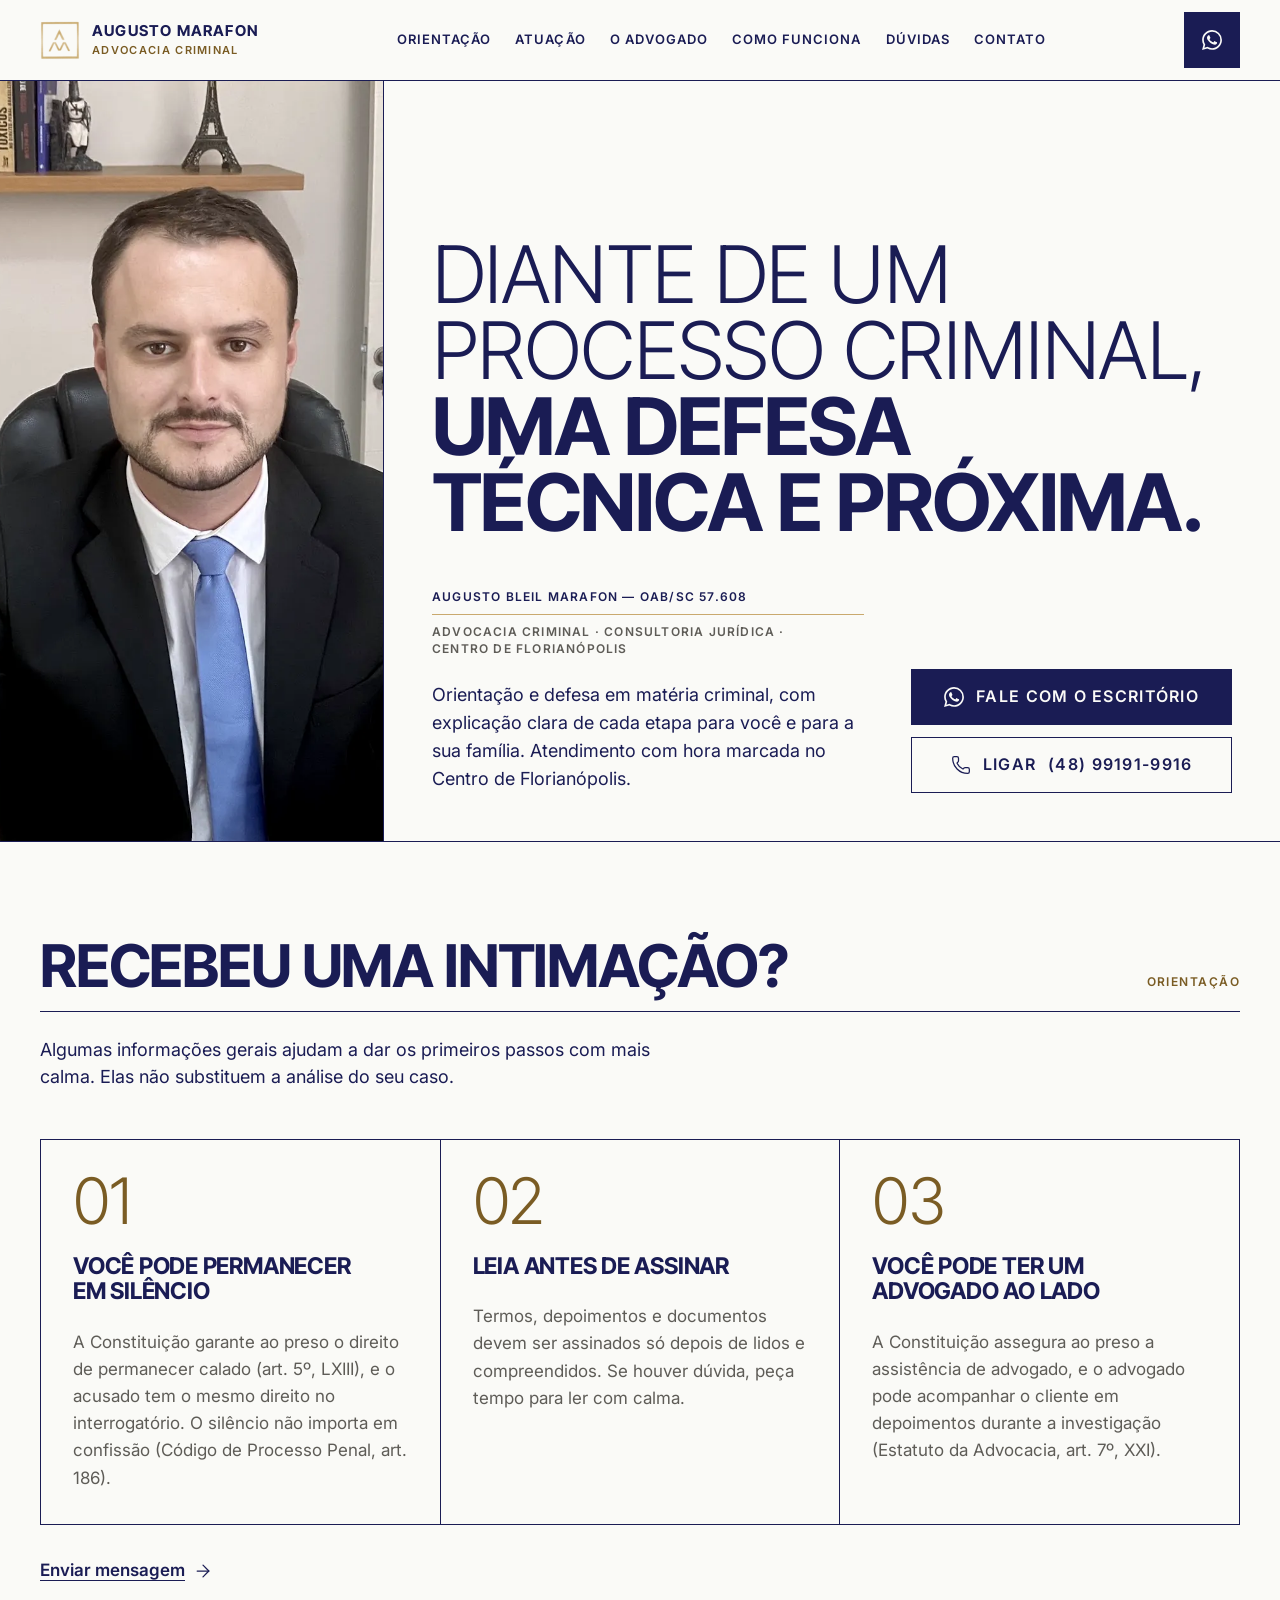
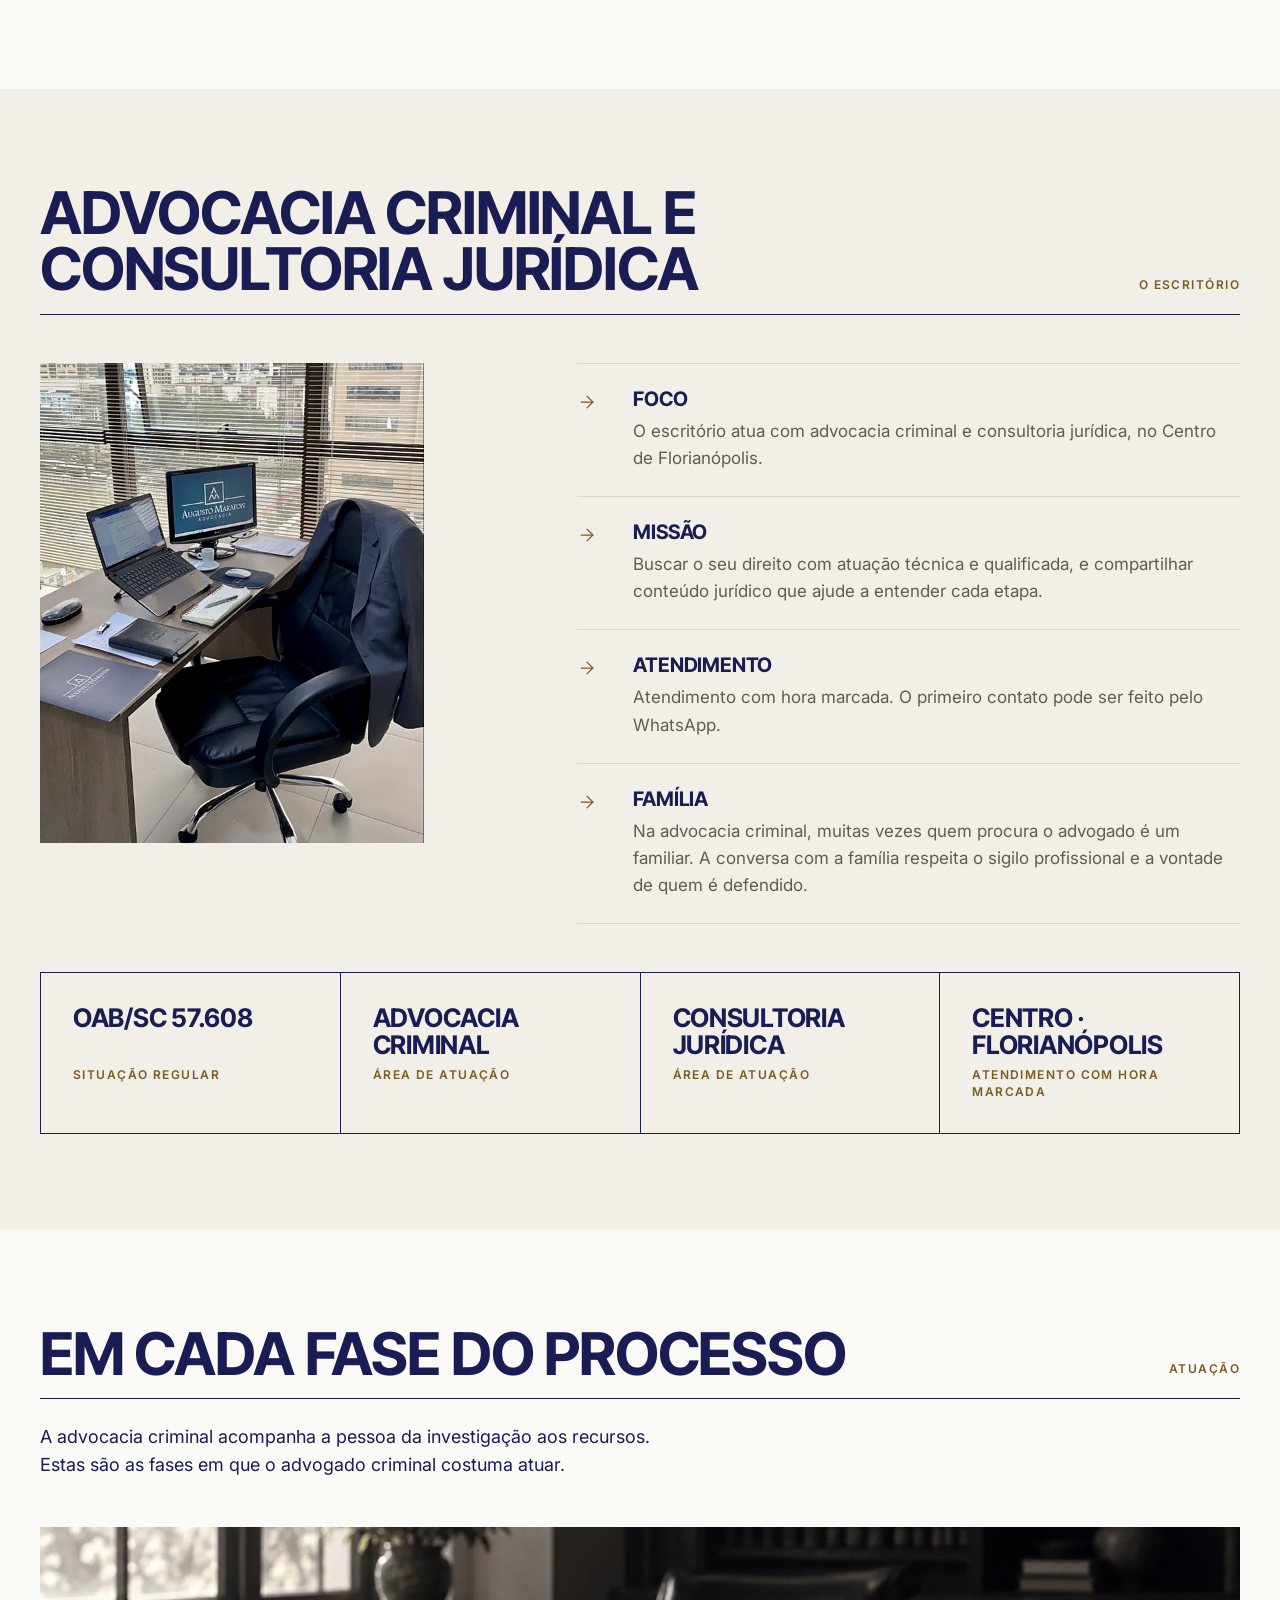
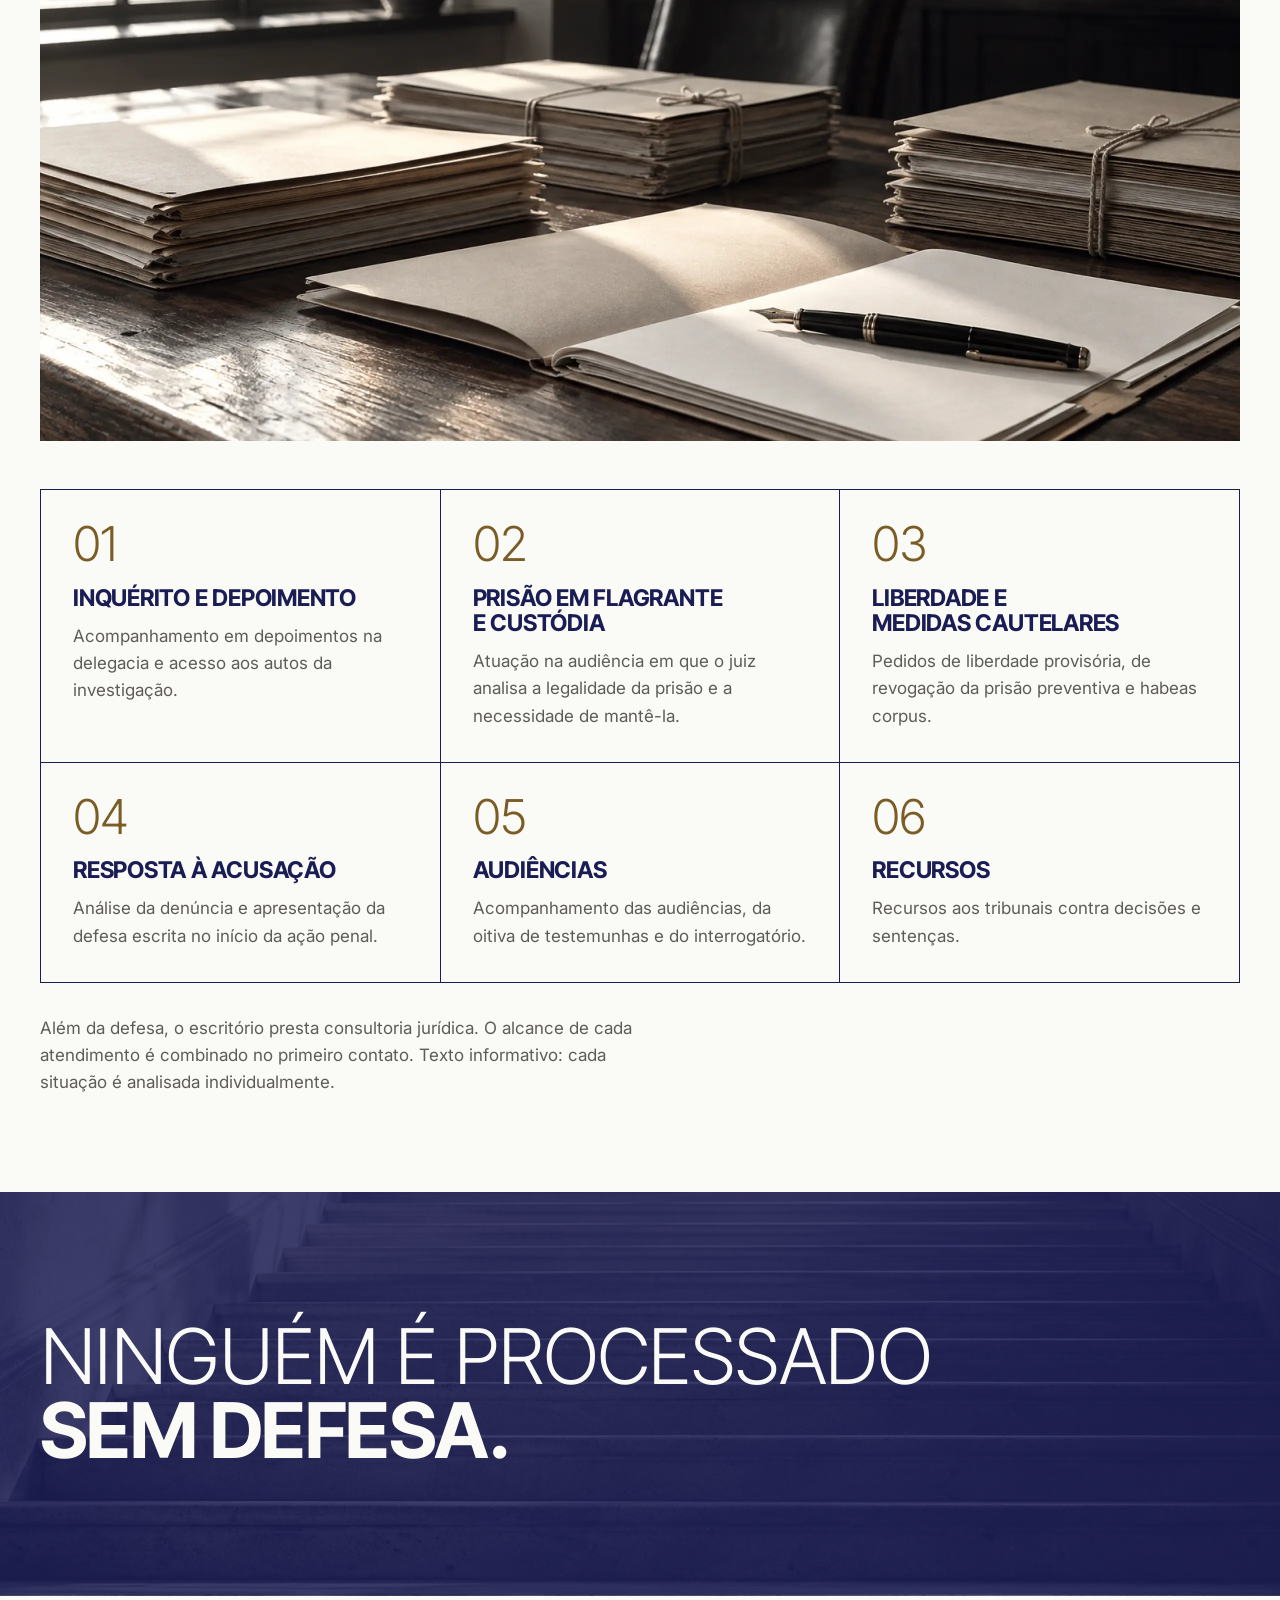
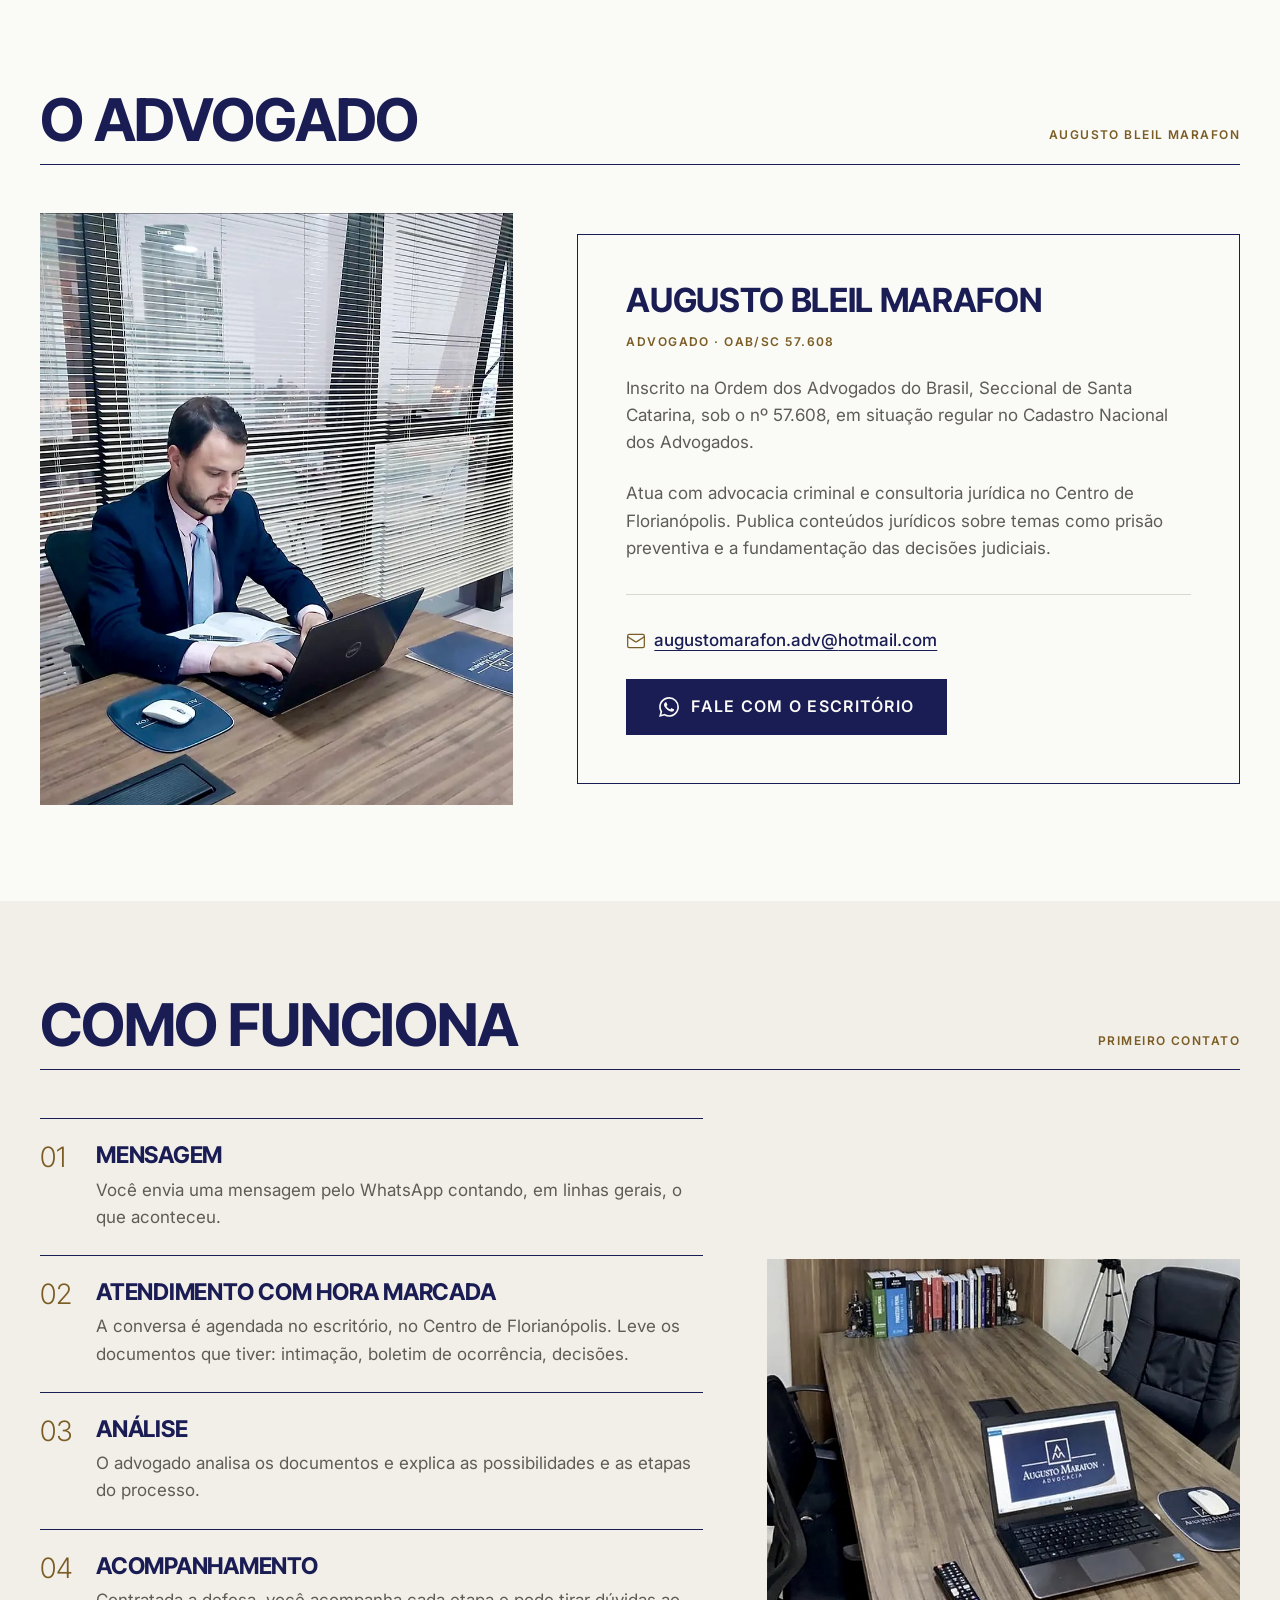
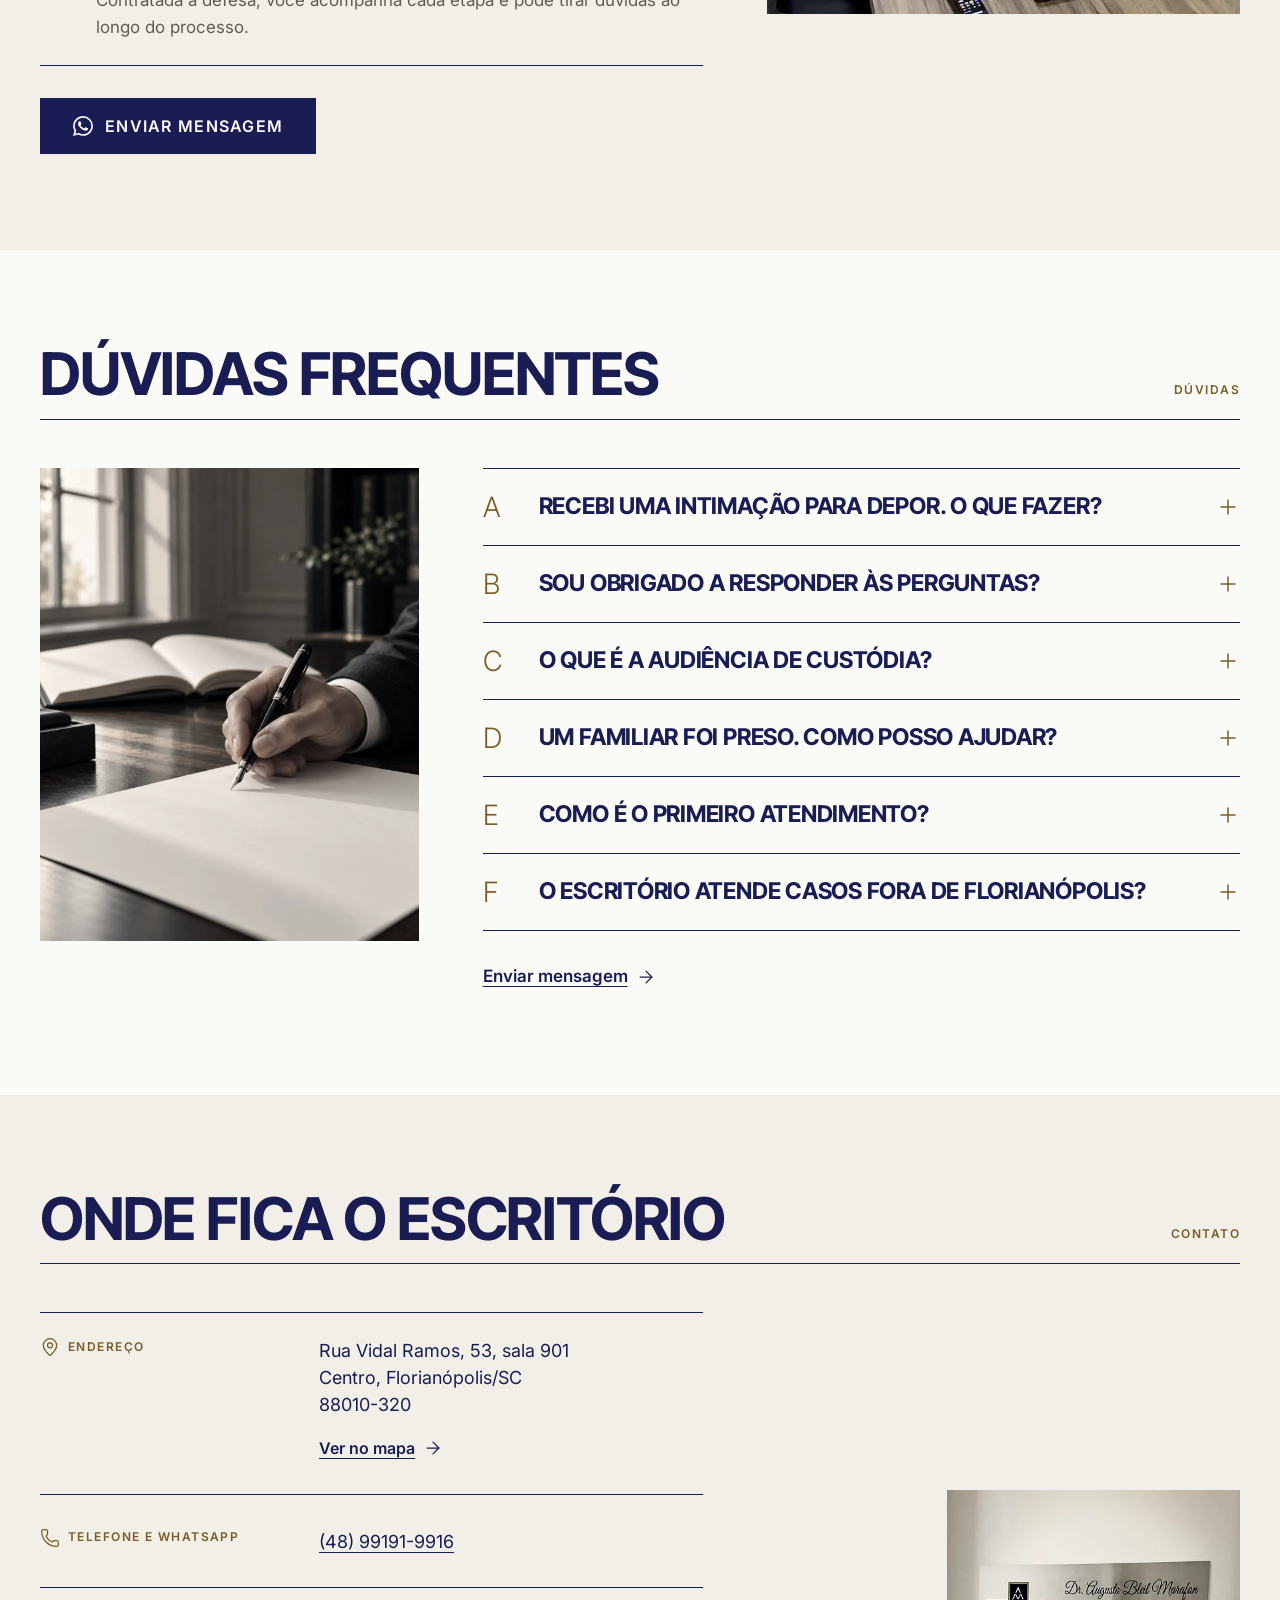
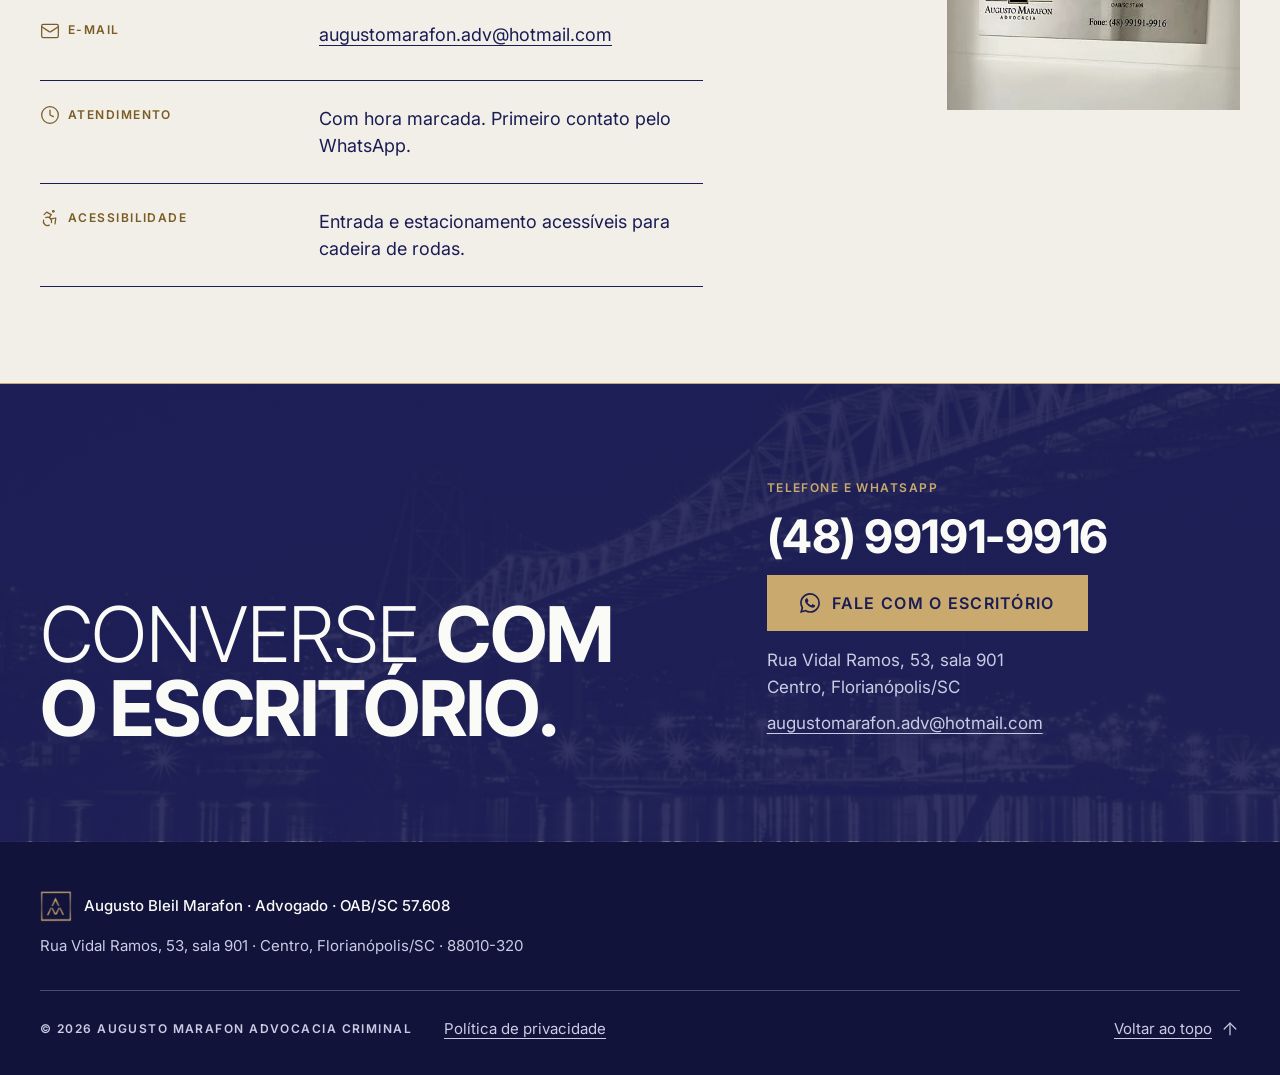
==== index.html @ 13ad6210 "Publicação inicial" ====
<!DOCTYPE html>
<html lang="pt-BR">
<head>
<meta charset="UTF-8">
<meta name="viewport" content="width=device-width, initial-scale=1">
<!-- PRÉ-VENDA: não remover até o Armin fechar a venda -->
<meta name="robots" content="noindex, nofollow">
<title>Augusto Bleil Marafon · Advocacia Criminal em Florianópolis · OAB/SC 57.608</title>
<meta name="description" content="Advocacia criminal e consultoria jurídica no Centro de Florianópolis. Atendimento com hora marcada. Augusto Bleil Marafon, OAB/SC 57.608.">
<meta property="og:title" content="Augusto Bleil Marafon · Advocacia Criminal em Florianópolis · OAB/SC 57.608">
<meta property="og:description" content="Advocacia criminal e consultoria jurídica no Centro de Florianópolis. Atendimento com hora marcada. Augusto Bleil Marafon, OAB/SC 57.608.">
<meta property="og:type" content="website">
<meta property="og:locale" content="pt_BR">
<meta property="og:image" content="assets/img/og-imagem.jpg">
<meta property="og:image:width" content="1200">
<meta property="og:image:height" content="630">
<meta name="theme-color" content="#FAFAF7">
<link rel="icon" type="image/png" href="assets/img/logo-am.png">
<link rel="preconnect" href="https://fonts.googleapis.com">
<link rel="preconnect" href="https://fonts.gstatic.com" crossorigin>
<link href="https://fonts.googleapis.com/css2?family=Inter+Tight:wght@300;700&family=Inter:wght@400;500;600&display=swap" rel="stylesheet">
<link rel="preload" as="image" href="assets/img/heroi-retrato-celular.webp" media="(max-width: 899px)" type="image/webp">
<link rel="stylesheet" href="assets/css/base.css">
<link rel="stylesheet" href="assets/css/style.css">
<script type="application/ld+json">
{
  "@context": "https://schema.org",
  "@graph": [
    {
      "@type": "Person",
      "@id": "#augusto",
      "name": "Augusto Bleil Marafon",
      "jobTitle": "Advogado",
      "identifier": "OAB/SC 57.608",
      "email": "mailto:augustomarafon.adv@hotmail.com",
      "telephone": "+55-48-99191-9916",
      "worksFor": { "@id": "#escritorio" }
    },
    {
      "@type": "LegalService",
      "@id": "#escritorio",
      "name": "Augusto Marafon Advocacia Criminal",
      "description": "Advocacia criminal e consultoria jurídica no Centro de Florianópolis.",
      "image": "assets/img/og-imagem.jpg",
      "telephone": "+55-48-99191-9916",
      "email": "augustomarafon.adv@hotmail.com",
      "address": {
        "@type": "PostalAddress",
        "streetAddress": "Rua Vidal Ramos, 53, sala 901",
        "addressLocality": "Florianópolis",
        "addressRegion": "SC",
        "postalCode": "88010-320",
        "addressCountry": "BR"
      },
      "geo": { "@type": "GeoCoordinates", "latitude": -27.5960278, "longitude": -48.5498734 },
      "areaServed": { "@type": "City", "name": "Florianópolis" },
      "employee": { "@id": "#augusto" }
    }
  ]
}
</script>
</head>
<body>
<a class="pular-conteudo" href="#conteudo">Pular para o conteúdo</a>

<!--CABECALHO-->
<header class="cabecalho" data-header>
  <div class="container cabecalho__grade">
    <a class="marca" href="index.html#inicio" aria-label="Augusto Marafon Advocacia Criminal, início">
      <picture>
        <source srcset="assets/img/logo-am.webp" type="image/webp">
        <img class="marca__logo" src="assets/img/logo-am.png" alt="" width="40" height="40">
      </picture>
      <span class="marca__texto">
        <span class="marca__nome">Augusto Marafon</span>
        <span class="marca__area">Advocacia criminal</span>
      </span>
    </a>
    <nav class="cabecalho__nav" aria-label="Principal">
      <ul role="list">
        <li><a href="index.html#orientacao">Orientação</a></li>
        <li><a href="index.html#atuacao">Atuação</a></li>
        <li><a href="index.html#advogado">O advogado</a></li>
        <li><a href="index.html#como-funciona">Como funciona</a></li>
        <li><a href="index.html#duvidas">Dúvidas</a></li>
        <li><a href="index.html#contato">Contato</a></li>
      </ul>
    </nav>
    <a class="botao botao--primario cabecalho__cta" href="https://wa.me/5548991919916?text=Ol%C3%A1%2C%20Dr.%20Augusto.%20Vim%20pelo%20site%20e%20gostaria%20de%20conversar%20com%20o%20escrit%C3%B3rio." target="_blank" rel="noopener" aria-label="Fale com o escritório (abre o WhatsApp)"><svg class="icone icone--marca" width="24" height="24" fill="currentColor" aria-hidden="true" focusable="false" role="img" viewBox="0 0 24 24" xmlns="http://www.w3.org/2000/svg"><path d="M17.472 14.382c-.297-.149-1.758-.867-2.03-.967-.273-.099-.471-.148-.67.15-.197.297-.767.966-.94 1.164-.173.199-.347.223-.644.075-.297-.15-1.255-.463-2.39-1.475-.883-.788-1.48-1.761-1.653-2.059-.173-.297-.018-.458.13-.606.134-.133.298-.347.446-.52.149-.174.198-.298.298-.497.099-.198.05-.371-.025-.52-.075-.149-.669-1.612-.916-2.207-.242-.579-.487-.5-.669-.51-.173-.008-.371-.01-.57-.01-.198 0-.52.074-.792.372-.272.297-1.04 1.016-1.04 2.479 0 1.462 1.065 2.875 1.213 3.074.149.198 2.096 3.2 5.077 4.487.709.306 1.262.489 1.694.625.712.227 1.36.195 1.871.118.571-.085 1.758-.719 2.006-1.413.248-.694.248-1.289.173-1.413-.074-.124-.272-.198-.57-.347m-5.421 7.403h-.004a9.87 9.87 0 01-5.031-1.378l-.361-.214-3.741.982.998-3.648-.235-.374a9.86 9.86 0 01-1.51-5.26c.001-5.45 4.436-9.884 9.888-9.884 2.64 0 5.122 1.03 6.988 2.898a9.825 9.825 0 012.893 6.994c-.003 5.45-4.437 9.884-9.885 9.884m8.413-18.297A11.815 11.815 0 0012.05 0C5.495 0 .16 5.335.157 11.892c0 2.096.547 4.142 1.588 5.945L.057 24l6.305-1.654a11.882 11.882 0 005.683 1.448h.005c6.554 0 11.89-5.335 11.893-11.893a11.821 11.821 0 00-3.48-8.413Z"/></svg><span class="cabecalho__cta-texto">Fale com o escritório</span></a>
    <button class="cabecalho__menu" type="button" data-abrir-menu aria-expanded="false" aria-controls="menu-celular" aria-label="Abrir menu"><svg aria-hidden="true" focusable="false" class="icone icone--menu" xmlns="http://www.w3.org/2000/svg" width="24" height="24" viewBox="0 0 24 24" fill="none" stroke="currentColor" stroke-width="1.5" stroke-linecap="round" stroke-linejoin="round" ><path d="M4 5h16" /><path d="M4 12h16" /><path d="M4 19h16" /></svg></button>
  </div>
</header>
<nav class="menu-celular" id="menu-celular" aria-hidden="true" aria-label="Menu">
  <div class="menu-celular__topo">
    <span class="menu-celular__titulo">Menu</span>
    <button class="menu-celular__fechar" type="button" data-fechar-menu aria-label="Fechar menu"><svg aria-hidden="true" focusable="false" class="icone icone--x" xmlns="http://www.w3.org/2000/svg" width="24" height="24" viewBox="0 0 24 24" fill="none" stroke="currentColor" stroke-width="1.5" stroke-linecap="round" stroke-linejoin="round" ><path d="M18 6 6 18" /><path d="m6 6 12 12" /></svg></button>
  </div>
  <ul role="list" class="menu-celular__lista">
    <li><a href="index.html#orientacao">Orientação</a></li>
    <li><a href="index.html#escritorio">O escritório</a></li>
    <li><a href="index.html#atuacao">Atuação</a></li>
    <li><a href="index.html#advogado">O advogado</a></li>
    <li><a href="index.html#como-funciona">Como funciona</a></li>
    <li><a href="index.html#duvidas">Dúvidas</a></li>
    <li><a href="index.html#contato">Contato</a></li>
  </ul>
  <a class="botao botao--primario menu-celular__cta" href="https://wa.me/5548991919916?text=Ol%C3%A1%2C%20Dr.%20Augusto.%20Vim%20pelo%20site%20e%20gostaria%20de%20conversar%20com%20o%20escrit%C3%B3rio." target="_blank" rel="noopener" aria-label="Fale com o escritório (abre o WhatsApp)"><svg class="icone icone--marca" width="24" height="24" fill="currentColor" aria-hidden="true" focusable="false" role="img" viewBox="0 0 24 24" xmlns="http://www.w3.org/2000/svg"><path d="M17.472 14.382c-.297-.149-1.758-.867-2.03-.967-.273-.099-.471-.148-.67.15-.197.297-.767.966-.94 1.164-.173.199-.347.223-.644.075-.297-.15-1.255-.463-2.39-1.475-.883-.788-1.48-1.761-1.653-2.059-.173-.297-.018-.458.13-.606.134-.133.298-.347.446-.52.149-.174.198-.298.298-.497.099-.198.05-.371-.025-.52-.075-.149-.669-1.612-.916-2.207-.242-.579-.487-.5-.669-.51-.173-.008-.371-.01-.57-.01-.198 0-.52.074-.792.372-.272.297-1.04 1.016-1.04 2.479 0 1.462 1.065 2.875 1.213 3.074.149.198 2.096 3.2 5.077 4.487.709.306 1.262.489 1.694.625.712.227 1.36.195 1.871.118.571-.085 1.758-.719 2.006-1.413.248-.694.248-1.289.173-1.413-.074-.124-.272-.198-.57-.347m-5.421 7.403h-.004a9.87 9.87 0 01-5.031-1.378l-.361-.214-3.741.982.998-3.648-.235-.374a9.86 9.86 0 01-1.51-5.26c.001-5.45 4.436-9.884 9.888-9.884 2.64 0 5.122 1.03 6.988 2.898a9.825 9.825 0 012.893 6.994c-.003 5.45-4.437 9.884-9.885 9.884m8.413-18.297A11.815 11.815 0 0012.05 0C5.495 0 .16 5.335.157 11.892c0 2.096.547 4.142 1.588 5.945L.057 24l6.305-1.654a11.882 11.882 0 005.683 1.448h.005c6.554 0 11.89-5.335 11.893-11.893a11.821 11.821 0 00-3.48-8.413Z"/></svg>Fale com o escritório</a>
</nav>
<!--/CABECALHO-->

<main id="conteudo">

  <!-- 1. Herói -->
  <section class="heroi" id="inicio" data-heroi>
    <div class="heroi__grade">
      <div class="heroi__midia midia">
        <picture>
          <source media="(max-width: 899px)" srcset="assets/img/heroi-retrato-celular.webp" type="image/webp" width="1500" height="1200">
          <source media="(max-width: 899px)" srcset="assets/img/heroi-retrato-celular.jpg" type="image/jpeg" width="1500" height="1200">
          <source srcset="assets/img/heroi-retrato.webp" type="image/webp" width="1500" height="1875">
          <img src="assets/img/heroi-retrato.jpg" alt="Augusto Bleil Marafon, advogado, no escritório." width="1500" height="1875" fetchpriority="high">
        </picture>
      </div>
      <div class="heroi__texto">
        <h1 class="heroi__titulo">Diante de um processo criminal, <strong>uma defesa técnica e próxima.</strong></h1>
        <div class="heroi__rodape">
          <div class="heroi__rotulos">
            <p class="heroi__rotulo heroi__rotulo--forte">Augusto Bleil Marafon — <span class="nowrap">OAB/SC 57.608</span></p>
            <p class="heroi__rotulo">Advocacia criminal · Consultoria jurídica · <span class="nowrap">Centro de Florianópolis</span></p>
          </div>
          <p class="heroi__lead">Orientação e defesa em matéria criminal, com explicação clara de cada etapa para você e para a sua família. Atendimento com hora marcada no Centro de Florianópolis.</p>
          <div class="heroi__acoes">
            <a class="botao botao--primario" href="https://wa.me/5548991919916?text=Ol%C3%A1%2C%20Dr.%20Augusto.%20Vim%20pelo%20site%20e%20gostaria%20de%20marcar%20um%20atendimento." target="_blank" rel="noopener" aria-label="Fale com o escritório (abre o WhatsApp)"><svg class="icone icone--marca" width="24" height="24" fill="currentColor" aria-hidden="true" focusable="false" role="img" viewBox="0 0 24 24" xmlns="http://www.w3.org/2000/svg"><path d="M17.472 14.382c-.297-.149-1.758-.867-2.03-.967-.273-.099-.471-.148-.67.15-.197.297-.767.966-.94 1.164-.173.199-.347.223-.644.075-.297-.15-1.255-.463-2.39-1.475-.883-.788-1.48-1.761-1.653-2.059-.173-.297-.018-.458.13-.606.134-.133.298-.347.446-.52.149-.174.198-.298.298-.497.099-.198.05-.371-.025-.52-.075-.149-.669-1.612-.916-2.207-.242-.579-.487-.5-.669-.51-.173-.008-.371-.01-.57-.01-.198 0-.52.074-.792.372-.272.297-1.04 1.016-1.04 2.479 0 1.462 1.065 2.875 1.213 3.074.149.198 2.096 3.2 5.077 4.487.709.306 1.262.489 1.694.625.712.227 1.36.195 1.871.118.571-.085 1.758-.719 2.006-1.413.248-.694.248-1.289.173-1.413-.074-.124-.272-.198-.57-.347m-5.421 7.403h-.004a9.87 9.87 0 01-5.031-1.378l-.361-.214-3.741.982.998-3.648-.235-.374a9.86 9.86 0 01-1.51-5.26c.001-5.45 4.436-9.884 9.888-9.884 2.64 0 5.122 1.03 6.988 2.898a9.825 9.825 0 012.893 6.994c-.003 5.45-4.437 9.884-9.885 9.884m8.413-18.297A11.815 11.815 0 0012.05 0C5.495 0 .16 5.335.157 11.892c0 2.096.547 4.142 1.588 5.945L.057 24l6.305-1.654a11.882 11.882 0 005.683 1.448h.005c6.554 0 11.89-5.335 11.893-11.893a11.821 11.821 0 00-3.48-8.413Z"/></svg>Fale com o escritório</a>
            <a class="botao botao--secundario" href="tel:+5548991919916"><svg aria-hidden="true" focusable="false" class="icone icone--phone" xmlns="http://www.w3.org/2000/svg" width="24" height="24" viewBox="0 0 24 24" fill="none" stroke="currentColor" stroke-width="1.5" stroke-linecap="round" stroke-linejoin="round" ><path d="M13.832 16.568a1 1 0 0 0 1.213-.303l.355-.465A2 2 0 0 1 17 15h3a2 2 0 0 1 2 2v3a2 2 0 0 1-2 2A18 18 0 0 1 2 4a2 2 0 0 1 2-2h3a2 2 0 0 1 2 2v3a2 2 0 0 1-.8 1.6l-.468.351a1 1 0 0 0-.292 1.233 14 14 0 0 0 6.392 6.384" /></svg>Ligar <span class="nowrap">(48) 99191-9916</span></a>
          </div>
        </div>
      </div>
    </div>
  </section>

  <!-- 2. Orientação -->
  <section class="secao orientacao" id="orientacao" aria-labelledby="orientacao-titulo">
    <div class="container">
      <header class="secao__cabeca revelar">
        <h2 id="orientacao-titulo">Recebeu uma intimação?</h2>
        <p class="rotulo">Orientação</p>
      </header>
      <p class="secao__lead revelar">Algumas informações gerais ajudam a dar os primeiros passos com mais calma. Elas não substituem a análise do seu caso.</p>
      <ol role="list" class="colunas-numeradas">
        <li class="revelar">
          <span class="numeral" aria-hidden="true">01</span>
          <h3>Você pode permanecer em silêncio</h3>
          <p>A Constituição garante ao preso o direito de permanecer calado (art. 5º, LXIII), e o acusado tem o mesmo direito no interrogatório. O silêncio não importa em confissão (Código de Processo Penal, art. 186).</p>
        </li>
        <li class="revelar">
          <span class="numeral" aria-hidden="true">02</span>
          <h3>Leia antes de assinar</h3>
          <p>Termos, depoimentos e documentos devem ser assinados só depois de lidos e compreendidos. Se houver dúvida, peça tempo para ler com calma.</p>
        </li>
        <li class="revelar">
          <span class="numeral" aria-hidden="true">03</span>
          <h3>Você pode ter um advogado ao lado</h3>
          <p>A Constituição assegura ao preso a assistência de advogado, e o advogado pode acompanhar o cliente em depoimentos durante a investigação (Estatuto da Advocacia, art. 7º, XXI).</p>
        </li>
      </ol>
      <p class="secao__mais revelar"><a class="link" href="https://wa.me/5548991919916?text=Ol%C3%A1%2C%20Dr.%20Augusto.%20Vim%20pelo%20site%20e%20tenho%20uma%20d%C3%BAvida%20sobre%20um%20processo%20criminal." target="_blank" rel="noopener" aria-label="Enviar mensagem (abre o WhatsApp)">Enviar mensagem<svg aria-hidden="true" focusable="false" class="icone icone--arrow-right" xmlns="http://www.w3.org/2000/svg" width="24" height="24" viewBox="0 0 24 24" fill="none" stroke="currentColor" stroke-width="1.5" stroke-linecap="round" stroke-linejoin="round" ><path d="M5 12h14" /><path d="m12 5 7 7-7 7" /></svg></a></p>
    </div>
  </section>

  <!-- 3. O escritório -->
  <section class="secao secao--alt escritorio" id="escritorio" aria-labelledby="escritorio-titulo">
    <div class="container">
      <header class="secao__cabeca revelar">
        <h2 id="escritorio-titulo">Advocacia criminal e consultoria jurídica</h2>
        <p class="rotulo">O escritório</p>
      </header>
      <div class="escritorio__grade">
        <div class="escritorio__midia midia revelar">
          <picture>
            <source srcset="assets/img/escritorio-mesa.webp" type="image/webp">
            <img src="assets/img/escritorio-mesa.jpg" alt="Mesa do escritório com o logotipo Augusto Marafon Advocacia no monitor." width="576" height="720" loading="lazy">
          </picture>
        </div>
        <ul role="list" class="lista-seta">
          <li class="revelar">
            <svg aria-hidden="true" focusable="false" class="icone icone--arrow-right" xmlns="http://www.w3.org/2000/svg" width="24" height="24" viewBox="0 0 24 24" fill="none" stroke="currentColor" stroke-width="1.5" stroke-linecap="round" stroke-linejoin="round" ><path d="M5 12h14" /><path d="m12 5 7 7-7 7" /></svg>
            <div>
              <h3>Foco</h3>
              <p>O escritório atua com advocacia criminal e consultoria jurídica, no Centro de Florianópolis.</p>
            </div>
          </li>
          <li class="revelar">
            <svg aria-hidden="true" focusable="false" class="icone icone--arrow-right" xmlns="http://www.w3.org/2000/svg" width="24" height="24" viewBox="0 0 24 24" fill="none" stroke="currentColor" stroke-width="1.5" stroke-linecap="round" stroke-linejoin="round" ><path d="M5 12h14" /><path d="m12 5 7 7-7 7" /></svg>
            <div>
              <h3>Missão</h3>
              <p>Buscar o seu direito com atuação técnica e qualificada, e compartilhar conteúdo jurídico que ajude a entender cada etapa.</p>
            </div>
          </li>
          <li class="revelar">
            <svg aria-hidden="true" focusable="false" class="icone icone--arrow-right" xmlns="http://www.w3.org/2000/svg" width="24" height="24" viewBox="0 0 24 24" fill="none" stroke="currentColor" stroke-width="1.5" stroke-linecap="round" stroke-linejoin="round" ><path d="M5 12h14" /><path d="m12 5 7 7-7 7" /></svg>
            <div>
              <h3>Atendimento</h3>
              <p>Atendimento com hora marcada. O primeiro contato pode ser feito pelo WhatsApp.</p>
            </div>
          </li>
          <li class="revelar">
            <svg aria-hidden="true" focusable="false" class="icone icone--arrow-right" xmlns="http://www.w3.org/2000/svg" width="24" height="24" viewBox="0 0 24 24" fill="none" stroke="currentColor" stroke-width="1.5" stroke-linecap="round" stroke-linejoin="round" ><path d="M5 12h14" /><path d="m12 5 7 7-7 7" /></svg>
            <div>
              <h3>Família</h3>
              <p>Na advocacia criminal, muitas vezes quem procura o advogado é um familiar. A conversa com a família respeita o sigilo profissional e a vontade de quem é defendido.</p>
            </div>
          </li>
        </ul>
      </div>
      <dl class="grade-dados revelar">
        <div><dt>OAB/SC 57.608</dt><dd>Situação regular</dd></div>
        <div><dt>Advocacia criminal</dt><dd>Área de atuação</dd></div>
        <div><dt>Consultoria jurídica</dt><dd>Área de atuação</dd></div>
        <div><dt>Centro · Florianópolis</dt><dd>Atendimento com hora marcada</dd></div>
      </dl>
    </div>
  </section>

  <!-- 4. Atuação -->
  <section class="secao atuacao" id="atuacao" aria-labelledby="atuacao-titulo">
    <div class="container">
      <header class="secao__cabeca revelar">
        <h2 id="atuacao-titulo">Em cada fase do processo</h2>
        <p class="rotulo">Atuação</p>
      </header>
      <p class="secao__lead revelar">A advocacia criminal acompanha a pessoa da investigação aos recursos. Estas são as fases em que o advogado criminal costuma atuar.</p>
      <div class="atuacao__midia midia revelar">
        <picture>
          <source srcset="assets/img/atuacao-processos.webp" type="image/webp">
          <img src="assets/img/atuacao-processos.jpg" alt="" width="2400" height="1600" loading="lazy">
        </picture>
      </div>
      <ol role="list" class="grade-fases">
        <li class="revelar">
          <span class="numeral numeral--menor" aria-hidden="true">01</span>
          <h3>Inquérito e depoimento</h3>
          <p>Acompanhamento em depoimentos na delegacia e acesso aos autos da investigação.</p>
        </li>
        <li class="revelar">
          <span class="numeral numeral--menor" aria-hidden="true">02</span>
          <h3>Prisão em flagrante e custódia</h3>
          <p>Atuação na audiência em que o juiz analisa a legalidade da prisão e a necessidade de mantê-la.</p>
        </li>
        <li class="revelar">
          <span class="numeral numeral--menor" aria-hidden="true">03</span>
          <h3>Liberdade e medidas cautelares</h3>
          <p>Pedidos de liberdade provisória, de revogação da prisão preventiva e habeas corpus.</p>
        </li>
        <li class="revelar">
          <span class="numeral numeral--menor" aria-hidden="true">04</span>
          <h3>Resposta à acusação</h3>
          <p>Análise da denúncia e apresentação da defesa escrita no início da ação penal.</p>
        </li>
        <li class="revelar">
          <span class="numeral numeral--menor" aria-hidden="true">05</span>
          <h3>Audiências</h3>
          <p>Acompanhamento das audiências, da oitiva de testemunhas e do interrogatório.</p>
        </li>
        <li class="revelar">
          <span class="numeral numeral--menor" aria-hidden="true">06</span>
          <h3>Recursos</h3>
          <p>Recursos aos tribunais contra decisões e sentenças.</p>
        </li>
      </ol>
      <p class="atuacao__nota revelar">Além da defesa, o escritório presta consultoria jurídica. O alcance de cada atendimento é combinado no primeiro contato. Texto informativo: cada situação é analisada individualmente.</p>
    </div>
  </section>

  <!-- 5. Frase grande -->
  <section class="frase" aria-label="Princípio da defesa">
    <div class="container">
      <h2 class="frase__titulo revelar">Ninguém é processado <strong>sem defesa.</strong></h2>
    </div>
  </section>

  <!-- 6. O advogado -->
  <section class="secao advogado" id="advogado" aria-labelledby="advogado-titulo">
    <div class="container">
      <header class="secao__cabeca revelar">
        <h2 id="advogado-titulo">O advogado</h2>
        <p class="rotulo">Augusto Bleil Marafon</p>
      </header>
      <div class="advogado__grade">
        <div class="advogado__midia midia revelar">
          <picture>
            <source srcset="assets/img/advogado-notebook.webp" type="image/webp">
            <img src="assets/img/advogado-notebook.jpg" alt="Augusto Bleil Marafon trabalhando ao notebook no escritório." width="820" height="1025" loading="lazy">
          </picture>
        </div>
        <article class="perfil revelar">
          <h3 class="perfil__nome">Augusto Bleil Marafon</h3>
          <p class="rotulo perfil__rotulo">Advogado · <span class="nowrap">OAB/SC 57.608</span></p>
          <p>Inscrito na Ordem dos Advogados do Brasil, Seccional de Santa Catarina, sob o nº 57.608, em situação regular no Cadastro Nacional dos Advogados.</p>
          <p>Atua com advocacia criminal e consultoria jurídica no Centro de Florianópolis. Publica conteúdos jurídicos sobre temas como prisão preventiva e a fundamentação das decisões judiciais.</p>
          <div class="perfil__contato">
            <a class="perfil__email" href="mailto:augustomarafon.adv@hotmail.com"><svg aria-hidden="true" focusable="false" class="icone icone--mail" xmlns="http://www.w3.org/2000/svg" width="24" height="24" viewBox="0 0 24 24" fill="none" stroke="currentColor" stroke-width="1.5" stroke-linecap="round" stroke-linejoin="round" ><path d="m22 7-8.991 5.727a2 2 0 0 1-2.009 0L2 7" /><rect x="2" y="4" width="20" height="16" rx="2" /></svg>augustomarafon.adv@<wbr>hotmail.com</a>
            <a class="botao botao--primario" href="https://wa.me/5548991919916?text=Ol%C3%A1%2C%20Dr.%20Augusto.%20Vim%20pelo%20site%20e%20gostaria%20de%20conversar%20com%20o%20escrit%C3%B3rio." target="_blank" rel="noopener" aria-label="Fale com o escritório (abre o WhatsApp)"><svg class="icone icone--marca" width="24" height="24" fill="currentColor" aria-hidden="true" focusable="false" role="img" viewBox="0 0 24 24" xmlns="http://www.w3.org/2000/svg"><path d="M17.472 14.382c-.297-.149-1.758-.867-2.03-.967-.273-.099-.471-.148-.67.15-.197.297-.767.966-.94 1.164-.173.199-.347.223-.644.075-.297-.15-1.255-.463-2.39-1.475-.883-.788-1.48-1.761-1.653-2.059-.173-.297-.018-.458.13-.606.134-.133.298-.347.446-.52.149-.174.198-.298.298-.497.099-.198.05-.371-.025-.52-.075-.149-.669-1.612-.916-2.207-.242-.579-.487-.5-.669-.51-.173-.008-.371-.01-.57-.01-.198 0-.52.074-.792.372-.272.297-1.04 1.016-1.04 2.479 0 1.462 1.065 2.875 1.213 3.074.149.198 2.096 3.2 5.077 4.487.709.306 1.262.489 1.694.625.712.227 1.36.195 1.871.118.571-.085 1.758-.719 2.006-1.413.248-.694.248-1.289.173-1.413-.074-.124-.272-.198-.57-.347m-5.421 7.403h-.004a9.87 9.87 0 01-5.031-1.378l-.361-.214-3.741.982.998-3.648-.235-.374a9.86 9.86 0 01-1.51-5.26c.001-5.45 4.436-9.884 9.888-9.884 2.64 0 5.122 1.03 6.988 2.898a9.825 9.825 0 012.893 6.994c-.003 5.45-4.437 9.884-9.885 9.884m8.413-18.297A11.815 11.815 0 0012.05 0C5.495 0 .16 5.335.157 11.892c0 2.096.547 4.142 1.588 5.945L.057 24l6.305-1.654a11.882 11.882 0 005.683 1.448h.005c6.554 0 11.89-5.335 11.893-11.893a11.821 11.821 0 00-3.48-8.413Z"/></svg>Fale com o escritório</a>
          </div>
        </article>
      </div>
    </div>
  </section>

  <!-- 7. Como funciona -->
  <section class="secao secao--alt funciona" id="como-funciona" aria-labelledby="funciona-titulo">
    <div class="container">
      <header class="secao__cabeca revelar">
        <h2 id="funciona-titulo">Como funciona</h2>
        <p class="rotulo">Primeiro contato</p>
      </header>
      <div class="funciona__grade">
        <div class="funciona__passos">
          <ol role="list" class="passos">
            <li class="revelar">
              <span class="passos__num" aria-hidden="true">01</span>
              <div>
                <h3>Mensagem</h3>
                <p>Você envia uma mensagem pelo WhatsApp contando, em linhas gerais, o que aconteceu.</p>
              </div>
            </li>
            <li class="revelar">
              <span class="passos__num" aria-hidden="true">02</span>
              <div>
                <h3>Atendimento com hora marcada</h3>
                <p>A conversa é agendada no escritório, no Centro de Florianópolis. Leve os documentos que tiver: intimação, boletim de ocorrência, decisões.</p>
              </div>
            </li>
            <li class="revelar">
              <span class="passos__num" aria-hidden="true">03</span>
              <div>
                <h3>Análise</h3>
                <p>O advogado analisa os documentos e explica as possibilidades e as etapas do processo.</p>
              </div>
            </li>
            <li class="revelar">
              <span class="passos__num" aria-hidden="true">04</span>
              <div>
                <h3>Acompanhamento</h3>
                <p>Contratada a defesa, você acompanha cada etapa e pode tirar dúvidas ao longo do processo.</p>
              </div>
            </li>
          </ol>
          <div class="funciona__acao revelar">
            <a class="botao botao--primario" href="https://wa.me/5548991919916?text=Ol%C3%A1%2C%20Dr.%20Augusto.%20Vim%20pelo%20site%20e%20gostaria%20de%20marcar%20um%20hor%C3%A1rio%20de%20atendimento." target="_blank" rel="noopener" aria-label="Enviar mensagem (abre o WhatsApp)"><svg class="icone icone--marca" width="24" height="24" fill="currentColor" aria-hidden="true" focusable="false" role="img" viewBox="0 0 24 24" xmlns="http://www.w3.org/2000/svg"><path d="M17.472 14.382c-.297-.149-1.758-.867-2.03-.967-.273-.099-.471-.148-.67.15-.197.297-.767.966-.94 1.164-.173.199-.347.223-.644.075-.297-.15-1.255-.463-2.39-1.475-.883-.788-1.48-1.761-1.653-2.059-.173-.297-.018-.458.13-.606.134-.133.298-.347.446-.52.149-.174.198-.298.298-.497.099-.198.05-.371-.025-.52-.075-.149-.669-1.612-.916-2.207-.242-.579-.487-.5-.669-.51-.173-.008-.371-.01-.57-.01-.198 0-.52.074-.792.372-.272.297-1.04 1.016-1.04 2.479 0 1.462 1.065 2.875 1.213 3.074.149.198 2.096 3.2 5.077 4.487.709.306 1.262.489 1.694.625.712.227 1.36.195 1.871.118.571-.085 1.758-.719 2.006-1.413.248-.694.248-1.289.173-1.413-.074-.124-.272-.198-.57-.347m-5.421 7.403h-.004a9.87 9.87 0 01-5.031-1.378l-.361-.214-3.741.982.998-3.648-.235-.374a9.86 9.86 0 01-1.51-5.26c.001-5.45 4.436-9.884 9.888-9.884 2.64 0 5.122 1.03 6.988 2.898a9.825 9.825 0 012.893 6.994c-.003 5.45-4.437 9.884-9.885 9.884m8.413-18.297A11.815 11.815 0 0012.05 0C5.495 0 .16 5.335.157 11.892c0 2.096.547 4.142 1.588 5.945L.057 24l6.305-1.654a11.882 11.882 0 005.683 1.448h.005c6.554 0 11.89-5.335 11.893-11.893a11.821 11.821 0 00-3.48-8.413Z"/></svg>Enviar mensagem</a>
          </div>
        </div>
        <div class="funciona__midia midia revelar">
          <picture>
            <source srcset="assets/img/funciona-sala.webp" type="image/webp">
            <img src="assets/img/funciona-sala.jpg" alt="Sala de atendimento do escritório, com mesa, notebook com o logotipo e estante de livros." width="822" height="616" loading="lazy">
          </picture>
        </div>
      </div>
    </div>
  </section>

  <!-- 8. Dúvidas -->
  <section class="secao duvidas" id="duvidas" aria-labelledby="duvidas-titulo">
    <div class="container">
      <header class="secao__cabeca revelar">
        <h2 id="duvidas-titulo">Dúvidas frequentes</h2>
        <p class="rotulo">Dúvidas</p>
      </header>
      <div class="duvidas__grade">
        <div class="duvidas__midia midia revelar">
          <picture>
            <source srcset="assets/img/duvidas-documento.webp" type="image/webp">
            <img src="assets/img/duvidas-documento.jpg" alt="" width="1200" height="1500" loading="lazy">
          </picture>
        </div>
        <div class="duvidas__lista">
          <details class="acordeao revelar">
            <summary><span class="acordeao__letra" aria-hidden="true">A</span><span class="acordeao__pergunta">Recebi uma intimação para depor. O que fazer?</span><svg aria-hidden="true" focusable="false" class="icone icone--plus" xmlns="http://www.w3.org/2000/svg" width="24" height="24" viewBox="0 0 24 24" fill="none" stroke="currentColor" stroke-width="1.5" stroke-linecap="round" stroke-linejoin="round" ><path d="M5 12h14" /><path d="M12 5v14" /></svg></summary>
            <p>Leia o documento com atenção: data, local e se você foi chamado como testemunha ou como investigado. Você pode comparecer acompanhado de advogado, que pode orientar antes do depoimento.</p>
          </details>
          <details class="acordeao revelar">
            <summary><span class="acordeao__letra" aria-hidden="true">B</span><span class="acordeao__pergunta">Sou obrigado a responder às perguntas?</span><svg aria-hidden="true" focusable="false" class="icone icone--plus" xmlns="http://www.w3.org/2000/svg" width="24" height="24" viewBox="0 0 24 24" fill="none" stroke="currentColor" stroke-width="1.5" stroke-linecap="round" stroke-linejoin="round" ><path d="M5 12h14" /><path d="M12 5v14" /></svg></summary>
            <p>Quem é investigado ou acusado tem o direito de permanecer em silêncio, e o silêncio não pode ser interpretado em prejuízo da defesa (Código de Processo Penal, art. 186). A testemunha tem o dever de dizer a verdade sobre o que sabe.</p>
          </details>
          <details class="acordeao revelar">
            <summary><span class="acordeao__letra" aria-hidden="true">C</span><span class="acordeao__pergunta">O que é a audiência de custódia?</span><svg aria-hidden="true" focusable="false" class="icone icone--plus" xmlns="http://www.w3.org/2000/svg" width="24" height="24" viewBox="0 0 24 24" fill="none" stroke="currentColor" stroke-width="1.5" stroke-linecap="round" stroke-linejoin="round" ><path d="M5 12h14" /><path d="M12 5v14" /></svg></summary>
            <p>Na prisão em flagrante, é a apresentação da pessoa presa ao juiz, em até 24 horas, para que ele analise a legalidade da prisão e decida se ela continua ou se a pessoa responde em liberdade (Código de Processo Penal, art. 310).</p>
          </details>
          <details class="acordeao revelar">
            <summary><span class="acordeao__letra" aria-hidden="true">D</span><span class="acordeao__pergunta">Um familiar foi preso. Como posso ajudar?</span><svg aria-hidden="true" focusable="false" class="icone icone--plus" xmlns="http://www.w3.org/2000/svg" width="24" height="24" viewBox="0 0 24 24" fill="none" stroke="currentColor" stroke-width="1.5" stroke-linecap="round" stroke-linejoin="round" ><path d="M5 12h14" /><path d="M12 5v14" /></svg></summary>
            <p>Procure saber onde a pessoa está, reúna documentos pessoais dela e procure um advogado de confiança. O familiar pode fazer o primeiro contato com o escritório.</p>
          </details>
          <details class="acordeao revelar">
            <summary><span class="acordeao__letra" aria-hidden="true">E</span><span class="acordeao__pergunta">Como é o primeiro atendimento?</span><svg aria-hidden="true" focusable="false" class="icone icone--plus" xmlns="http://www.w3.org/2000/svg" width="24" height="24" viewBox="0 0 24 24" fill="none" stroke="currentColor" stroke-width="1.5" stroke-linecap="round" stroke-linejoin="round" ><path d="M5 12h14" /><path d="M12 5v14" /></svg></summary>
            <p>É uma conversa reservada, com hora marcada, protegida pelo sigilo profissional. Leve os documentos que tiver. Ao fim, você entende a situação e as etapas possíveis.</p>
          </details>
          <details class="acordeao revelar">
            <summary><span class="acordeao__letra" aria-hidden="true">F</span><span class="acordeao__pergunta">O escritório atende casos fora de Florianópolis?</span><svg aria-hidden="true" focusable="false" class="icone icone--plus" xmlns="http://www.w3.org/2000/svg" width="24" height="24" viewBox="0 0 24 24" fill="none" stroke="currentColor" stroke-width="1.5" stroke-linecap="round" stroke-linejoin="round" ><path d="M5 12h14" /><path d="M12 5v14" /></svg></summary>
            <p>O escritório fica no Centro de Florianópolis. Para situações em outras cidades, envie uma mensagem e confirme a possibilidade de atendimento.</p>
          </details>
          <p class="secao__mais revelar"><a class="link" href="https://wa.me/5548991919916?text=Ol%C3%A1%2C%20Dr.%20Augusto.%20Vim%20pelo%20site%20e%20tenho%20uma%20d%C3%BAvida%20sobre%20um%20processo%20criminal." target="_blank" rel="noopener" aria-label="Enviar mensagem (abre o WhatsApp)">Enviar mensagem<svg aria-hidden="true" focusable="false" class="icone icone--arrow-right" xmlns="http://www.w3.org/2000/svg" width="24" height="24" viewBox="0 0 24 24" fill="none" stroke="currentColor" stroke-width="1.5" stroke-linecap="round" stroke-linejoin="round" ><path d="M5 12h14" /><path d="m12 5 7 7-7 7" /></svg></a></p>
        </div>
      </div>
    </div>
  </section>

  <!-- 9. Contato -->
  <section class="secao secao--alt contato" id="contato" aria-labelledby="contato-titulo">
    <div class="container">
      <header class="secao__cabeca revelar">
        <h2 id="contato-titulo">Onde fica o escritório</h2>
        <p class="rotulo">Contato</p>
      </header>
      <div class="contato__grade">
        <dl class="tabela-fios revelar">
          <div>
            <dt><svg aria-hidden="true" focusable="false" class="icone icone--map-pin" xmlns="http://www.w3.org/2000/svg" width="24" height="24" viewBox="0 0 24 24" fill="none" stroke="currentColor" stroke-width="1.5" stroke-linecap="round" stroke-linejoin="round" ><path d="M20 10c0 4.993-5.539 10.193-7.399 11.799a1 1 0 0 1-1.202 0C9.539 20.193 4 14.993 4 10a8 8 0 0 1 16 0" /><circle cx="12" cy="10" r="3" /></svg>Endereço</dt>
            <dd>
              <address>Rua Vidal Ramos, 53, sala 901<br>Centro, Florianópolis/SC<br>88010-320</address>
              <a class="link" href="https://www.google.com/maps/place/Augusto+Marafon+Advocacia+Criminal+e+Consultoria+Jur%C3%ADdica/data=!4m7!3m6!1s0x9527370b8287a149:0x4a343d3761c52fa9!8m2!3d-27.5960278!4d-48.5498734!16s%2Fg%2F11p183q9zf!19sChIJSaGHggs3J5URqS_FYTc9NEo" target="_blank" rel="noopener">Ver no mapa<svg aria-hidden="true" focusable="false" class="icone icone--arrow-right" xmlns="http://www.w3.org/2000/svg" width="24" height="24" viewBox="0 0 24 24" fill="none" stroke="currentColor" stroke-width="1.5" stroke-linecap="round" stroke-linejoin="round" ><path d="M5 12h14" /><path d="m12 5 7 7-7 7" /></svg></a>
            </dd>
          </div>
          <div>
            <dt><svg aria-hidden="true" focusable="false" class="icone icone--phone" xmlns="http://www.w3.org/2000/svg" width="24" height="24" viewBox="0 0 24 24" fill="none" stroke="currentColor" stroke-width="1.5" stroke-linecap="round" stroke-linejoin="round" ><path d="M13.832 16.568a1 1 0 0 0 1.213-.303l.355-.465A2 2 0 0 1 17 15h3a2 2 0 0 1 2 2v3a2 2 0 0 1-2 2A18 18 0 0 1 2 4a2 2 0 0 1 2-2h3a2 2 0 0 1 2 2v3a2 2 0 0 1-.8 1.6l-.468.351a1 1 0 0 0-.292 1.233 14 14 0 0 0 6.392 6.384" /></svg>Telefone e WhatsApp</dt>
            <dd><a href="tel:+5548991919916">(48) 99191-9916</a></dd>
          </div>
          <div>
            <dt><svg aria-hidden="true" focusable="false" class="icone icone--mail" xmlns="http://www.w3.org/2000/svg" width="24" height="24" viewBox="0 0 24 24" fill="none" stroke="currentColor" stroke-width="1.5" stroke-linecap="round" stroke-linejoin="round" ><path d="m22 7-8.991 5.727a2 2 0 0 1-2.009 0L2 7" /><rect x="2" y="4" width="20" height="16" rx="2" /></svg>E-mail</dt>
            <dd><a href="mailto:augustomarafon.adv@hotmail.com">augustomarafon.adv@<wbr>hotmail.com</a></dd>
          </div>
          <div>
            <dt><svg aria-hidden="true" focusable="false" class="icone icone--clock" xmlns="http://www.w3.org/2000/svg" width="24" height="24" viewBox="0 0 24 24" fill="none" stroke="currentColor" stroke-width="1.5" stroke-linecap="round" stroke-linejoin="round" ><circle cx="12" cy="12" r="10" /><path d="M12 6v6l4 2" /></svg>Atendimento</dt>
            <dd>Com hora marcada. Primeiro contato pelo WhatsApp.</dd>
          </div>
          <div>
            <dt><svg aria-hidden="true" focusable="false" class="icone icone--accessibility" xmlns="http://www.w3.org/2000/svg" width="24" height="24" viewBox="0 0 24 24" fill="none" stroke="currentColor" stroke-width="1.5" stroke-linecap="round" stroke-linejoin="round" ><circle cx="16" cy="4" r="1" /><path d="m18 19 1-7-6 1" /><path d="m5 8 3-3 5.5 3-2.36 3.5" /><path d="M4.24 14.5a5 5 0 0 0 6.88 6" /><path d="M13.76 17.5a5 5 0 0 0-6.88-6" /></svg>Acessibilidade</dt>
            <dd>Entrada e estacionamento acessíveis para cadeira de rodas.</dd>
          </div>
        </dl>
        <div class="contato__midia midia revelar">
          <picture>
            <source srcset="assets/img/contato-placa.webp" type="image/webp">
            <img src="assets/img/contato-placa.jpg" alt="Placa do escritório Augusto Marafon Advocacia na porta da sala." width="440" height="330" loading="lazy">
          </picture>
        </div>
      </div>
    </div>
  </section>

  <!-- 10. Faixa final -->
  <section class="final" aria-labelledby="final-titulo">
    <div class="container final__grade">
      <h2 class="final__titulo revelar" id="final-titulo">Converse <strong>com o escritório.</strong></h2>
      <div class="final__contato revelar">
        <p class="rotulo rotulo--inverso">Telefone e WhatsApp</p>
        <a class="final__telefone" href="tel:+5548991919916">(48) 99191-9916</a>
        <a class="botao botao--dourado" href="https://wa.me/5548991919916?text=Ol%C3%A1%2C%20Dr.%20Augusto.%20Vim%20pelo%20site%20e%20gostaria%20de%20conversar%20com%20o%20escrit%C3%B3rio." target="_blank" rel="noopener" aria-label="Fale com o escritório (abre o WhatsApp)"><svg class="icone icone--marca" width="24" height="24" fill="currentColor" aria-hidden="true" focusable="false" role="img" viewBox="0 0 24 24" xmlns="http://www.w3.org/2000/svg"><path d="M17.472 14.382c-.297-.149-1.758-.867-2.03-.967-.273-.099-.471-.148-.67.15-.197.297-.767.966-.94 1.164-.173.199-.347.223-.644.075-.297-.15-1.255-.463-2.39-1.475-.883-.788-1.48-1.761-1.653-2.059-.173-.297-.018-.458.13-.606.134-.133.298-.347.446-.52.149-.174.198-.298.298-.497.099-.198.05-.371-.025-.52-.075-.149-.669-1.612-.916-2.207-.242-.579-.487-.5-.669-.51-.173-.008-.371-.01-.57-.01-.198 0-.52.074-.792.372-.272.297-1.04 1.016-1.04 2.479 0 1.462 1.065 2.875 1.213 3.074.149.198 2.096 3.2 5.077 4.487.709.306 1.262.489 1.694.625.712.227 1.36.195 1.871.118.571-.085 1.758-.719 2.006-1.413.248-.694.248-1.289.173-1.413-.074-.124-.272-.198-.57-.347m-5.421 7.403h-.004a9.87 9.87 0 01-5.031-1.378l-.361-.214-3.741.982.998-3.648-.235-.374a9.86 9.86 0 01-1.51-5.26c.001-5.45 4.436-9.884 9.888-9.884 2.64 0 5.122 1.03 6.988 2.898a9.825 9.825 0 012.893 6.994c-.003 5.45-4.437 9.884-9.885 9.884m8.413-18.297A11.815 11.815 0 0012.05 0C5.495 0 .16 5.335.157 11.892c0 2.096.547 4.142 1.588 5.945L.057 24l6.305-1.654a11.882 11.882 0 005.683 1.448h.005c6.554 0 11.89-5.335 11.893-11.893a11.821 11.821 0 00-3.48-8.413Z"/></svg>Fale com o escritório</a>
        <p class="final__dados">Rua Vidal Ramos, 53, sala 901<br>Centro, Florianópolis/SC<br><a href="mailto:augustomarafon.adv@hotmail.com">augustomarafon.adv@hotmail.com</a></p>
      </div>
    </div>
  </section>

</main>

<!--RODAPE-->
<footer class="rodape">
  <div class="container">
    <div class="rodape__linha">
      <picture>
        <source srcset="assets/img/logo-am.webp" type="image/webp">
        <img class="rodape__logo" src="assets/img/logo-am.png" alt="" width="32" height="32" loading="lazy">
      </picture>
      <p class="rodape__id">Augusto Bleil Marafon · Advogado · <span class="nowrap">OAB/SC 57.608</span></p>
    </div>
    <p class="rodape__endereco">Rua Vidal Ramos, 53, sala&nbsp;901&nbsp;· Centro, Florianópolis/SC&nbsp;· 88010-320</p>
    <div class="rodape__legal">
      <p class="rodape__copy">© 2026 Augusto Marafon Advocacia Criminal</p>
      <a href="politica-de-privacidade.html">Política de privacidade</a>
      <a href="#conteudo" class="rodape__topo">Voltar ao topo<svg aria-hidden="true" focusable="false" class="icone icone--arrow-up" xmlns="http://www.w3.org/2000/svg" width="24" height="24" viewBox="0 0 24 24" fill="none" stroke="currentColor" stroke-width="1.5" stroke-linecap="round" stroke-linejoin="round" ><path d="m5 12 7-7 7 7" /><path d="M12 19V5" /></svg></a>
    </div>
  </div>
</footer>
<!--/RODAPE-->

<a class="whatsapp-fixo" href="https://wa.me/5548991919916?text=Ol%C3%A1%2C%20Dr.%20Augusto.%20Vim%20pelo%20site%20e%20gostaria%20de%20conversar%20com%20o%20escrit%C3%B3rio." target="_blank" rel="noopener" aria-label="Fale com o escritório (abre o WhatsApp)"><svg class="icone icone--marca" width="24" height="24" fill="currentColor" aria-hidden="true" focusable="false" role="img" viewBox="0 0 24 24" xmlns="http://www.w3.org/2000/svg"><path d="M17.472 14.382c-.297-.149-1.758-.867-2.03-.967-.273-.099-.471-.148-.67.15-.197.297-.767.966-.94 1.164-.173.199-.347.223-.644.075-.297-.15-1.255-.463-2.39-1.475-.883-.788-1.48-1.761-1.653-2.059-.173-.297-.018-.458.13-.606.134-.133.298-.347.446-.52.149-.174.198-.298.298-.497.099-.198.05-.371-.025-.52-.075-.149-.669-1.612-.916-2.207-.242-.579-.487-.5-.669-.51-.173-.008-.371-.01-.57-.01-.198 0-.52.074-.792.372-.272.297-1.04 1.016-1.04 2.479 0 1.462 1.065 2.875 1.213 3.074.149.198 2.096 3.2 5.077 4.487.709.306 1.262.489 1.694.625.712.227 1.36.195 1.871.118.571-.085 1.758-.719 2.006-1.413.248-.694.248-1.289.173-1.413-.074-.124-.272-.198-.57-.347m-5.421 7.403h-.004a9.87 9.87 0 01-5.031-1.378l-.361-.214-3.741.982.998-3.648-.235-.374a9.86 9.86 0 01-1.51-5.26c.001-5.45 4.436-9.884 9.888-9.884 2.64 0 5.122 1.03 6.988 2.898a9.825 9.825 0 012.893 6.994c-.003 5.45-4.437 9.884-9.885 9.884m8.413-18.297A11.815 11.815 0 0012.05 0C5.495 0 .16 5.335.157 11.892c0 2.096.547 4.142 1.588 5.945L.057 24l6.305-1.654a11.882 11.882 0 005.683 1.448h.005c6.554 0 11.89-5.335 11.893-11.893a11.821 11.821 0 00-3.48-8.413Z"/></svg>Fale com o escritório</a>
<script src="assets/js/main.js" defer></script>
</body>
</html>
---- assets/css/base.css ----
/* base.css — regras fixas da agência. NÃO EDITAR por projeto.
   Tokens de cor, fonte, raio e sombra do cliente ficam em style.css.
   Escala e regras descritas em specs/design.md §0. */

:root {
  /* Espaçamento: escala fechada. Nenhum margin/padding/gap fora daqui. */
  --space-1: 0.25rem;  /*   4px */
  --space-2: 0.5rem;   /*   8px */
  --space-3: 0.75rem;  /*  12px */
  --space-4: 1rem;     /*  16px */
  --space-5: 1.5rem;   /*  24px */
  --space-6: 2rem;     /*  32px */
  --space-7: 3rem;     /*  48px */
  --space-8: 4rem;     /*  64px */
  --space-9: 6rem;     /*  96px */
  --space-10: 8rem;    /* 128px */

  --section-y: var(--space-8);          /* celular e tablet: 64px */
  --gutter: var(--space-5);             /* 24px */
  --container: 1200px;
  --container-narrow: 760px;

  /* Ícones: só estes dois tamanhos (+ círculo de card) */
  --icone-linha: 20px;
  --icone-card: 24px;
  --icone-circulo: 48px;

  --toque-min: 44px;
  --header-h: 72px;

  --ease-out: cubic-bezier(0.22, 1, 0.36, 1);
  --dur-fast: 0.14s;
  --dur-base: 0.24s;
  --dur-slow: 0.42s;
}
@media (min-width: 900px) {
  :root { --section-y: var(--space-9); --gutter: var(--space-6); }  /* 96px / 32px */
}
@media (max-width: 399px) {
  :root { --gutter: 1.25rem; }  /* 20px: única exceção à escala, só na borda da tela */
}

/* Reset enxuto */
*, *::before, *::after { box-sizing: border-box; }
html { -webkit-text-size-adjust: 100%; overflow-x: clip; scroll-behavior: smooth; }
body { margin: 0; overflow-x: clip; min-height: 100vh; text-rendering: optimizeLegibility; -webkit-font-smoothing: antialiased; }
h1, h2, h3, h4, p, figure, blockquote, ul, ol, dl { margin: 0; }
ul[role="list"], ol[role="list"] { list-style: none; padding: 0; }
img, picture, svg, video { display: block; max-width: 100%; }
img { height: auto; }
input, button, textarea, select { font: inherit; color: inherit; }
button { cursor: pointer; }
a { color: inherit; }
[hidden] { display: none !important; }
:target, [id] { scroll-margin-top: calc(var(--header-h) + var(--space-4)); }

/* Estrutura */
.container { width: min(100% - 2 * var(--gutter), var(--container)); margin-inline: auto; }
.container--estreito { width: min(100% - 2 * var(--gutter), var(--container-narrow)); margin-inline: auto; }
.secao { padding-block: var(--section-y); }

/* Imagens: sempre cobrem o espaço reservado, sem distorcer */
.midia { position: relative; overflow: hidden; }
.midia > img, .midia > picture, .midia > picture > img { width: 100%; height: 100%; object-fit: cover; }
.proporcao-heroi   { aspect-ratio: 4 / 5; }
.proporcao-card    { aspect-ratio: 4 / 3; }
.proporcao-retrato { aspect-ratio: 4 / 5; }
.proporcao-avatar  { aspect-ratio: 1 / 1; border-radius: 50%; }
@media (min-width: 900px) { .proporcao-heroi { aspect-ratio: 3 / 2; } }

/* Ícones (gerados por ~/agencia/scripts/icone.mjs) */
.icone { width: var(--icone-card); height: var(--icone-card); flex-shrink: 0; }
.icone--linha, .botao .icone, p .icone, li .icone { width: var(--icone-linha); height: var(--icone-linha); }
.icone-circulo {
  display: inline-grid; place-items: center;
  width: var(--icone-circulo); height: var(--icone-circulo); border-radius: 50%;
}

/* Acessibilidade */
.pular-conteudo {
  position: absolute; left: var(--space-4); top: calc(-1 * var(--space-9)); z-index: 1000;
  padding: var(--space-3) var(--space-4); background: #fff; color: #000; border-radius: var(--space-2);
}
.pular-conteudo:focus { top: var(--space-3); }
:focus-visible { outline: 3px solid var(--focus-ring, currentColor); outline-offset: 2px; }
.sr-only {
  position: absolute !important; width: 1px; height: 1px; padding: 0; margin: -1px;
  overflow: hidden; clip: rect(0 0 0 0); white-space: nowrap; border: 0;
}
a, button, [role="button"], input, select, textarea, summary { min-height: var(--toque-min); }
p a, li a { min-height: 0; }

/* Menu de celular: fechado = fora da tela E fora do teclado (lição: menu fechado recebia foco) */
.menu-celular { visibility: hidden; pointer-events: none; }
.menu-celular[data-aberto="true"] { visibility: visible; pointer-events: auto; }
body[data-menu="true"] { overflow: hidden; }

/* Entrada de seção (main.js adiciona .visivel). Sem JS, tudo aparece. */
.js .revelar { opacity: 0; transform: translateY(16px); transition: opacity var(--dur-slow) var(--ease-out), transform var(--dur-slow) var(--ease-out); }
.js .revelar.visivel { opacity: 1; transform: none; }

/* Botão fixo de WhatsApp no celular: aparece em TODAS as páginas depois de rolar (lição: só funcionava na home) */
.whatsapp-fixo {
  position: fixed; left: var(--gutter); right: var(--gutter); bottom: var(--space-4); z-index: 90;
  display: flex; align-items: center; justify-content: center; gap: var(--space-2);
  min-height: 56px; border-radius: 999px; text-decoration: none;
  transform: translateY(calc(100% + var(--space-6))); transition: transform var(--dur-base) var(--ease-out);
}
.whatsapp-fixo[data-visivel="true"] { transform: none; }
@media (min-width: 900px) { .whatsapp-fixo { display: none; } }
/* Reserva o espaço do botão fixo no fim da página, senão ele cobre o último conteúdo (lição: Loredana) */
@media (max-width: 899px) { body:has(.whatsapp-fixo) { padding-bottom: calc(56px + var(--space-6)); } }

/* Caixa de foto real que falta (specs/design.md §0). Nunca pode sobrar sem registro em revisao/pendencias.md. */
.foto-pendente {
  display: grid; place-content: center; gap: var(--space-3);
  width: 100%; max-width: 100%; height: 100%; padding: var(--space-6); text-align: center;
  background: #f4f2f0; border: 2px dashed #b9b2aa; border-radius: inherit; color: #625c55;
}
.foto-pendente .icone { margin-inline: auto; opacity: .55; }
.foto-pendente__titulo { font-weight: 600; line-height: 1.45; color: #231f20; max-width: 34ch; margin-inline: auto; overflow-wrap: anywhere; }
.foto-pendente__meta { font-size: 0.875rem; }

/* Movimento reduzido: desliga tudo */
@media (prefers-reduced-motion: reduce) {
  html { scroll-behavior: auto; }
  *, *::before, *::after { animation: none !important; transition: none !important; }
  .js .revelar { opacity: 1; transform: none; }
}
---- assets/css/style.css ----
/* style.css — tokens e componentes do cliente, a partir de specs/design.md §1–§11.
   Espaçamento SEMPRE com var(--space-N) de base.css. Mobile-first: as media queries de cada
   componente vêm DEPOIS das regras base dele (lição Loredana). */
:root {
  --brand: #1A1C54;
  --brand-escuro: #12133B;
  --accent: #C9A96E;
  --accent-texto: #7A5C24;
  --surface-1: #FAFAF7;
  --surface-2: #F2EFE8;
  --surface-escura: #1A1C54;
  --text-1: #1A1C54;
  --text-2: #5E5C57;
  --text-inverso: #FAFAF7;
  --text-inverso-2: #C9CCE3;
  --borda: #1A1C54;
  --borda-suave: #D9D6CC;

  --font-titulo: "Inter Tight", system-ui, -apple-system, "Segoe UI", sans-serif;
  --font-corpo: "Inter", system-ui, -apple-system, "Segoe UI", sans-serif;

  --raio: 0;
  --sombra: none;
  --fio: 1px solid var(--borda);
  --fio-suave: 1px solid var(--borda-suave);
  --col-marcador: 56px;
  --botao-h: 56px;
  --midia-tablet: 560px;
  --focus-ring: var(--accent-texto);
}

/* ---------- Base ---------- */
body {
  font-family: var(--font-corpo);
  font-size: 1rem;
  line-height: 1.6;
  color: var(--text-1);
  background: var(--surface-1);
}
@media (min-width: 900px) { body { font-size: 1.0625rem; } }

h1, h2, h3 {
  font-family: var(--font-titulo);
  font-weight: 700;
  text-transform: uppercase;
  line-height: 0.96;
  letter-spacing: -0.02em;
  text-wrap: balance;
}
h1 strong, h2 strong { font-weight: 700; }
h2 { font-size: clamp(1.875rem, 4.6vw, 4.25rem); }
h3 { font-size: clamp(1.25rem, 2vw, 1.875rem); line-height: 1.05; letter-spacing: -0.01em; }
p { max-width: 36em; }
.nowrap { white-space: nowrap; }
img { border-radius: var(--raio); }

.rotulo {
  font-family: var(--font-corpo);
  font-size: 0.75rem;
  font-weight: 600;
  line-height: 1.4;
  text-transform: uppercase;
  letter-spacing: 0.12em;
  color: var(--accent-texto);
}
.rotulo--inverso { color: var(--accent); }

.link {
  display: inline-flex; align-items: center; gap: var(--space-2);
  font-weight: 600; color: var(--text-1);
  text-decoration: underline; text-decoration-thickness: 1px; text-underline-offset: 4px;
  min-height: var(--toque-min);
}
.link .icone { width: var(--icone-linha); height: var(--icone-linha); transition: transform var(--dur-fast) var(--ease-out); }
.link:hover .icone { transform: translateX(4px); }

/* ---------- Botões (§6): um raio, uma altura ---------- */
.botao {
  display: inline-flex; align-items: center; justify-content: center; gap: var(--space-3);
  min-height: var(--botao-h);
  padding: var(--space-4) var(--space-6);
  border: 1px solid transparent; border-radius: var(--raio);
  font-family: var(--font-corpo); font-size: 1rem; font-weight: 600; line-height: 1.2;
  text-transform: uppercase; letter-spacing: 0.08em; text-decoration: none; text-align: center;
  transition: background-color var(--dur-fast) var(--ease-out), color var(--dur-fast) var(--ease-out);
}
.botao--primario { background: var(--brand); color: var(--text-inverso); }
.botao--primario:hover { background: var(--brand-escuro); }
.botao--secundario { background: transparent; color: var(--brand); border-color: var(--brand); }
.botao--secundario:hover { background: var(--brand); color: var(--text-inverso); }
.botao--dourado { background: var(--accent); color: var(--brand); }
.botao--dourado:hover { background: var(--text-inverso); }
@media (max-width: 399px) {
  .botao { padding-inline: var(--space-4); letter-spacing: 0.03em; gap: var(--space-2); }
}

/* ---------- Cabeçalho ---------- */
.cabecalho {
  position: sticky; top: 0; z-index: 80;
  background: var(--surface-1);
  border-bottom: var(--fio);
}
.cabecalho__grade {
  display: flex; align-items: center; justify-content: space-between; gap: var(--space-4);
  min-height: 72px; padding-block: var(--space-3);
}
.marca {
  display: inline-flex; align-items: center; gap: var(--space-3);
  text-decoration: none; color: var(--text-1); min-width: 0;
}
@media (min-width: 900px) { .marca { flex-shrink: 0; } }
.marca__logo { width: 40px; height: 40px; flex-shrink: 0; }
.marca__texto { display: grid; gap: var(--space-1); min-width: 0; }
.marca__nome {
  font-family: var(--font-titulo); font-weight: 700; font-size: 0.9375rem;
  line-height: 1.1; text-transform: uppercase; letter-spacing: 0.08em;
}
.marca__area {
  font-size: 0.6875rem; font-weight: 600; line-height: 1.2;
  text-transform: uppercase; letter-spacing: 0.12em; color: var(--accent-texto);
}
.cabecalho__nav { display: none; }
.cabecalho__cta { display: none; }
.cabecalho__menu {
  flex-shrink: 0;
  display: inline-grid; place-items: center;
  width: var(--toque-min); height: var(--toque-min);
  padding: 0; border: var(--fio); border-radius: var(--raio);
  background: transparent; color: var(--text-1);
}
@media (min-width: 400px) {
  .marca__nome { white-space: nowrap; }
}
@media (min-width: 900px) {
  .cabecalho__menu { display: none; }
  .cabecalho__nav { display: block; }
  .cabecalho__nav ul { display: flex; align-items: center; gap: var(--space-3); padding: 0; margin: 0; }
  .cabecalho__nav a {
    display: inline-flex; align-items: center; min-height: var(--toque-min);
    font-size: 0.75rem; font-weight: 600; text-transform: uppercase; letter-spacing: 0.04em;
    text-decoration: none; white-space: nowrap; color: var(--text-1);
    border-bottom: 1px solid transparent;
  }
  .cabecalho__nav a:hover { border-bottom-color: var(--borda); }
  .cabecalho__cta {
    display: inline-flex; flex-shrink: 0; white-space: nowrap;
    width: var(--botao-h); padding: 0;
  }
  .cabecalho__cta-texto { position: absolute; width: 1px; height: 1px; overflow: hidden; clip: rect(0 0 0 0); white-space: nowrap; }
}
@media (min-width: 1280px) {
  .cabecalho__nav ul { gap: var(--space-5); }
  .cabecalho__nav a { font-size: 0.8125rem; letter-spacing: 0.08em; }
}
@media (min-width: 1360px) {
  .cabecalho__nav ul { gap: var(--space-4); }
  .cabecalho__cta { width: auto; padding: var(--space-4) var(--space-6); }
  .cabecalho__cta-texto { position: static; width: auto; height: auto; overflow: visible; clip: auto; }
}

/* Menu de celular (tela cheia) */
.menu-celular {
  position: fixed; inset: 0; z-index: 100;
  display: flex; flex-direction: column; gap: var(--space-6);
  padding: var(--space-3) var(--gutter) var(--space-6);
  background: var(--surface-1);
  overflow-y: auto;
  opacity: 0; transition: opacity var(--dur-base) var(--ease-out), visibility var(--dur-base);
}
.menu-celular[data-aberto="true"] { opacity: 1; }
.menu-celular__topo {
  display: flex; align-items: center; justify-content: space-between;
  min-height: 72px; border-bottom: var(--fio);
}
.menu-celular__titulo { font-size: 0.75rem; font-weight: 600; text-transform: uppercase; letter-spacing: 0.12em; color: var(--accent-texto); }
.menu-celular__fechar {
  display: inline-grid; place-items: center;
  width: var(--toque-min); height: var(--toque-min); padding: 0;
  border: var(--fio); border-radius: var(--raio); background: transparent; color: var(--text-1);
}
.menu-celular__lista { padding: 0; margin: 0; }
.menu-celular__lista li { border-bottom: var(--fio-suave); }
.menu-celular__lista a {
  display: flex; align-items: center; min-height: 56px;
  font-family: var(--font-titulo); font-weight: 700; font-size: 1.5rem;
  text-transform: uppercase; letter-spacing: -0.01em; text-decoration: none; color: var(--text-1);
}
.menu-celular__cta { width: 100%; }
@media (min-width: 900px) { .menu-celular { display: none; } }

/* ---------- Cabeçalho de seção (Recurso 4) ---------- */
.secao--alt { background: var(--surface-2); }
.secao__cabeca {
  display: flex; flex-direction: column; gap: var(--space-3);
  padding-bottom: var(--space-4);
  border-bottom: var(--fio);
}
.secao__cabeca .rotulo { order: -1; }
.secao__lead {
  margin-top: var(--space-5);
  font-size: clamp(1.125rem, 1.4vw, 1.3125rem); line-height: 1.55;
}
.secao__mais { margin-top: var(--space-5); }
@media (min-width: 900px) {
  .secao__cabeca { flex-direction: row; align-items: flex-end; justify-content: space-between; gap: var(--space-6); }
  .secao__cabeca .rotulo { order: 0; flex-shrink: 0; text-align: right; padding-bottom: var(--space-1); }
}

/* Tablet: um eixo só de 560px centralizado para todas as seções (lição Loredana/Marilúcia) */
@media (min-width: 600px) and (max-width: 899px) {
  .secao > .container, .frase > .container, .final > .container { width: min(100% - 2 * var(--gutter), var(--midia-tablet)); }
}

/* Numerais (Recursos 5 e 6) */
.numeral {
  display: block;
  font-family: var(--font-titulo); font-weight: 300; font-size: 4rem; line-height: 0.9;
  letter-spacing: -0.02em; color: var(--accent-texto);
}
.numeral--menor { font-size: 3rem; }

/* ---------- 1. Herói (Recursos 1, 2, 3, 14) ---------- */
.heroi { border-bottom: var(--fio); }
.heroi__grade { display: grid; }
.heroi__midia {
  width: 100%; height: 30svh; min-height: 180px;
  border-bottom: var(--fio);
}
.heroi__midia img { object-position: 50% 28%; }
.heroi__texto {
  display: flex; flex-direction: column; gap: var(--space-5);
  padding: var(--space-5) var(--gutter) var(--space-8);
}
.heroi__titulo {
  font-size: 2.25rem; font-weight: 300; line-height: 0.96;
}
.heroi__titulo strong { font-weight: 700; }
.heroi__rodape { display: flex; flex-direction: column; gap: var(--space-5); }
.heroi__rotulos { display: grid; gap: var(--space-2); }
.heroi__rotulo {
  font-size: 0.75rem; font-weight: 600; line-height: 1.45;
  text-transform: uppercase; letter-spacing: 0.1em; color: var(--text-2);
}
.heroi__rotulo--forte { color: var(--text-1); padding-bottom: var(--space-2); border-bottom: 1px solid var(--accent); }
.heroi__lead { font-size: 1.125rem; line-height: 1.55; order: 3; }
.heroi__acoes { display: flex; flex-direction: column; gap: var(--space-3); order: 2; }
.heroi__acoes .botao { width: 100%; }
@media (max-width: 359px) {
  .heroi__midia { height: 24svh; min-height: 140px; }
  .heroi__titulo { font-size: 2rem; }
}
@media (min-width: 600px) and (max-width: 899px) {
  .heroi__midia { height: 40svh; }
  .heroi__texto { width: min(100% - 2 * var(--gutter), var(--midia-tablet)); margin-inline: auto; padding-inline: 0; }
  .heroi__titulo { font-size: 3rem; }
}
@media (min-width: 900px) {
  .heroi__grade {
    grid-template-columns: minmax(0, 3fr) minmax(0, 7fr);
    min-height: min(calc(100svh - var(--header-h)), 760px);
  }
  .heroi__midia {
    height: auto; min-height: 0;
    border-bottom: 0; border-right: var(--fio);
  }
  .heroi__midia img { object-position: 50% 35%; }
  .heroi__texto {
    justify-content: flex-end; gap: var(--space-7);
    padding: var(--space-9) var(--space-7) var(--space-7);
  }
  .heroi__titulo { font-size: clamp(3rem, 6.2vw, 6.5rem); }
  .heroi__rodape {
    display: grid; grid-template-columns: minmax(0, 1fr) auto;
    align-items: end; column-gap: var(--space-6); row-gap: var(--space-5);
  }
  .heroi__rotulos { grid-column: 1; grid-row: 1; }
  .heroi__lead { grid-column: 1; grid-row: 2; order: 0; max-width: 34em; }
  .heroi__acoes { grid-column: 2; grid-row: 1 / span 2; align-self: end; order: 0; }
  .heroi__acoes .botao { width: 100%; }
}
@media (min-width: 900px) and (max-width: 1199px) {
  .heroi__rodape { grid-template-columns: minmax(0, 1fr); }
  .heroi__acoes { grid-column: 1; grid-row: 3; display: inline-grid; justify-self: start; }
  .heroi__acoes .botao { width: 100%; }
  .heroi__texto { padding: var(--space-8) var(--space-6) var(--space-6); }
}

/* ---------- 2. Orientação (Recurso 5) ---------- */
.colunas-numeradas {
  display: grid; margin-top: var(--space-6); padding: 0;
  border-top: var(--fio); border-left: var(--fio);
}
.colunas-numeradas li {
  display: grid; align-content: start; gap: var(--space-4);
  padding: var(--space-5);
  border-right: var(--fio); border-bottom: var(--fio);
}
.colunas-numeradas h3 { font-size: 1.25rem; line-height: 1.1; }
.colunas-numeradas p { color: var(--text-2); }
@media (min-width: 600px) and (max-width: 899px) {
  .colunas-numeradas { max-width: var(--midia-tablet); }
}
@media (min-width: 900px) {
  .colunas-numeradas { grid-template-columns: repeat(3, minmax(0, 1fr)); margin-top: var(--space-7); }
  .colunas-numeradas li { padding: var(--space-6); gap: var(--space-5); }
  .colunas-numeradas h3 { font-size: clamp(1.25rem, 1.8vw, 1.625rem); }
}

/* ---------- 3. O escritório (Recursos 6 e 7) ---------- */
.escritorio__grade { display: grid; gap: var(--space-6); margin-top: var(--space-6); }
.escritorio__midia { width: 100%; max-width: var(--midia-tablet); height: 420px; }
.escritorio__midia img { object-position: 50% 40%; }
.lista-seta { padding: 0; margin: 0; border-top: var(--fio-suave); }
.lista-seta li {
  display: grid; grid-template-columns: var(--col-marcador) minmax(0, 1fr); align-items: start;
  padding-block: var(--space-5);
  border-bottom: var(--fio-suave);
}
.lista-seta li > .icone { color: var(--accent-texto); margin-top: var(--space-1); }
.lista-seta h3 { font-size: 1.25rem; line-height: 1.1; }
.lista-seta p { margin-top: var(--space-2); color: var(--text-2); }
.grade-dados {
  display: grid; grid-template-columns: repeat(2, minmax(0, 1fr));
  margin-top: var(--space-7);
  border-top: var(--fio); border-left: var(--fio);
}
.grade-dados > div {
  display: flex; flex-direction: column; justify-content: flex-start; gap: var(--space-2);
  padding: var(--space-5);
  border-right: var(--fio); border-bottom: var(--fio);
}
.grade-dados dt {
  font-family: var(--font-titulo); font-weight: 700; font-size: clamp(1.125rem, 2vw, 1.75rem);
  line-height: 1.05; text-transform: uppercase; letter-spacing: -0.01em; overflow-wrap: anywhere;
}
.grade-dados dd {
  margin: 0; font-size: 0.75rem; font-weight: 600; line-height: 1.4;
  text-transform: uppercase; letter-spacing: 0.12em; color: var(--accent-texto);
}
@media (max-width: 399px) {
  .grade-dados { grid-template-columns: minmax(0, 1fr); }
}
@media (min-width: 600px) and (max-width: 899px) {
  .escritorio__midia { max-width: 384px; }
}
@media (min-width: 900px) {
  .escritorio__grade {
    grid-template-columns: minmax(0, 5fr) minmax(0, 7fr);
    gap: var(--space-8); margin-top: var(--space-7); align-items: start;
  }
  .escritorio__midia { max-width: 384px; height: auto; aspect-ratio: 4 / 5; }
  .grade-dados { grid-template-columns: repeat(4, minmax(0, 1fr)); }
  .grade-dados > div { padding: var(--space-6); }
  .grade-dados dt { min-height: 2.1em; }
}

/* ---------- 4. Atuação (Recurso 6, variante 2×3) ---------- */
.atuacao__midia { margin-top: var(--space-6); aspect-ratio: 4 / 3; }
.atuacao__midia img { object-position: 40% 50%; }
.grade-fases {
  display: grid; padding: 0; margin-top: var(--space-6);
  border-top: var(--fio); border-left: var(--fio);
}
.grade-fases li {
  display: grid; align-content: start; gap: var(--space-3);
  padding: var(--space-5);
  border-right: var(--fio); border-bottom: var(--fio);
}
.grade-fases h3 { font-size: 1.25rem; line-height: 1.1; margin-top: var(--space-2); }
.grade-fases p { color: var(--text-2); }
.atuacao__nota { margin-top: var(--space-5); color: var(--text-2); }
@media (min-width: 600px) and (max-width: 899px) {
  .atuacao__midia, .grade-fases { max-width: var(--midia-tablet); }
}
@media (min-width: 900px) {
  .atuacao__midia { margin-top: var(--space-7); aspect-ratio: 21 / 9; }
  .grade-fases { grid-template-columns: repeat(3, minmax(0, 1fr)); margin-top: var(--space-7); }
  .grade-fases li { padding: var(--space-6); }
  .grade-fases h3 { font-size: clamp(1.25rem, 1.8vw, 1.5rem); }
  .atuacao__nota { margin-top: var(--space-6); }
}

/* ---------- 5. Frase grande (Recurso 15) ---------- */
.frase {
  padding-block: var(--space-9);
  background-color: var(--surface-escura);
  background-image: linear-gradient(rgba(26, 28, 84, 0.85), rgba(26, 28, 84, 0.85)), url("../img/frase-escada.jpg");
  background-image: linear-gradient(rgba(26, 28, 84, 0.85), rgba(26, 28, 84, 0.85)), image-set(url("../img/frase-escada.webp") type("image/webp"), url("../img/frase-escada.jpg") type("image/jpeg"));
  background-size: cover; background-position: center; background-repeat: no-repeat;
  color: var(--text-inverso);
}
.frase__titulo { font-size: clamp(2.25rem, 6vw, 6rem); font-weight: 300; max-width: 14em; }
.frase__titulo strong { font-weight: 700; color: var(--text-inverso); }
@media (min-width: 900px) { .frase { padding-block: var(--space-10); } }

/* ---------- 6. O advogado (Recurso 8) ---------- */
.advogado__grade { display: grid; gap: var(--space-6); margin-top: var(--space-6); }
.advogado__midia { width: 100%; max-width: var(--midia-tablet); height: 460px; }
.advogado__midia img { object-position: 50% 30%; }
.perfil {
  display: flex; flex-direction: column; gap: var(--space-4);
  padding: var(--space-5);
  border: var(--fio);
}
.perfil__nome { font-size: clamp(1.5rem, 2.6vw, 2.25rem); }
.perfil__rotulo { margin-top: calc(-1 * var(--space-2)); }
.perfil p:not(.rotulo) { color: var(--text-2); }
.perfil__contato {
  display: flex; flex-direction: column; align-items: flex-start; gap: var(--space-4);
  margin-top: var(--space-2); padding-top: var(--space-5); border-top: var(--fio-suave);
}
.perfil__email {
  display: inline-flex; align-items: center; gap: var(--space-2);
  min-height: var(--toque-min); color: var(--text-1); font-weight: 500;
  overflow-wrap: anywhere; text-underline-offset: 4px;
}
.perfil__email .icone { width: var(--icone-linha); height: var(--icone-linha); color: var(--accent-texto); }
@media (max-width: 399px) {
  .perfil { padding-inline: 0; border-inline: 0; }
  .perfil__contato .botao { width: 100%; }
}
@media (min-width: 600px) and (max-width: 899px) {
  .perfil { max-width: var(--midia-tablet); }
}
@media (min-width: 900px) {
  .advogado__grade {
    grid-template-columns: minmax(0, 5fr) minmax(0, 7fr);
    gap: var(--space-8); margin-top: var(--space-7); align-items: center;
  }
  .advogado__midia { max-width: 480px; height: auto; aspect-ratio: 4 / 5; }
  .perfil { padding: var(--space-7); gap: var(--space-5); }
}

/* ---------- 7. Como funciona (Recurso 9) ---------- */
.funciona__grade { display: grid; gap: var(--space-6); margin-top: var(--space-6); }
.passos { padding: 0; margin: 0; border-top: var(--fio); }
.passos li {
  display: grid; grid-template-columns: var(--col-marcador) minmax(0, 1fr); align-items: start;
  padding-block: var(--space-5);
  border-bottom: var(--fio);
}
.passos__num {
  font-family: var(--font-titulo); font-weight: 300; font-size: 1.75rem; line-height: 1;
  color: var(--accent-texto);
}
.passos h3 { font-size: 1.25rem; line-height: 1.1; }
.passos p { margin-top: var(--space-2); color: var(--text-2); }
.funciona__acao { margin-top: var(--space-6); }
.funciona__midia { width: 100%; max-width: var(--midia-tablet); height: 300px; }
@media (max-width: 399px) {
  .funciona__acao .botao { width: 100%; }
}
@media (min-width: 600px) and (max-width: 899px) {
  .funciona__passos { max-width: var(--midia-tablet); }
}
@media (min-width: 900px) {
  .funciona__grade {
    grid-template-columns: minmax(0, 7fr) minmax(0, 5fr);
    gap: var(--space-8); margin-top: var(--space-7); align-items: center;
  }
  .passos h3 { font-size: clamp(1.25rem, 1.8vw, 1.5rem); }
  .funciona__midia { max-width: 560px; height: auto; aspect-ratio: 4 / 3; justify-self: end; }
}

/* ---------- 8. Dúvidas (Recurso 10) ---------- */
.duvidas__grade { display: grid; gap: var(--space-6); margin-top: var(--space-6); }
.duvidas__midia { width: 100%; max-width: var(--midia-tablet); aspect-ratio: 16 / 9; }
.duvidas__midia img { object-position: 50% 45%; }
.duvidas__lista { border-top: var(--fio); }
.acordeao { border-bottom: var(--fio); }
.acordeao summary {
  display: grid; grid-template-columns: var(--col-marcador) minmax(0, 1fr) auto; align-items: center;
  padding-block: var(--space-4);
  cursor: pointer; list-style: none;
}
.acordeao summary::-webkit-details-marker { display: none; }
.acordeao__letra {
  font-family: var(--font-titulo); font-weight: 300; font-size: 1.75rem; line-height: 1;
  color: var(--accent-texto);
}
.acordeao__pergunta {
  font-family: var(--font-titulo); font-weight: 700; font-size: clamp(1.125rem, 1.8vw, 1.5rem);
  line-height: 1.1; text-transform: uppercase; letter-spacing: -0.01em;
  padding-right: var(--space-4);
}
.acordeao summary .icone {
  width: var(--icone-card); height: var(--icone-card); color: var(--accent-texto);
  transition: transform var(--dur-base) var(--ease-out);
}
.acordeao[open] summary .icone { transform: rotate(45deg); }
.acordeao p {
  padding: 0 0 var(--space-5) var(--col-marcador);
  color: var(--text-2);
}
.acordeao summary:hover .acordeao__pergunta { text-decoration: underline; text-decoration-thickness: 1px; text-underline-offset: 4px; }
@media (min-width: 600px) and (max-width: 899px) {
  .duvidas__lista { max-width: var(--midia-tablet); }
}
@media (min-width: 900px) {
  .duvidas__grade {
    grid-template-columns: minmax(0, 4fr) minmax(0, 8fr);
    gap: var(--space-8); margin-top: var(--space-7); align-items: start;
  }
  .duvidas__midia { aspect-ratio: 4 / 5; position: sticky; top: calc(var(--header-h) + var(--space-6)); }
  .acordeao summary { padding-block: var(--space-5); }
}

/* ---------- 9. Contato (Recurso 11) ---------- */
.contato__grade { display: grid; gap: var(--space-6); margin-top: var(--space-6); }
.tabela-fios { margin: 0; border-top: var(--fio); }
.tabela-fios > div {
  display: grid; gap: var(--space-2);
  padding-block: var(--space-5);
  border-bottom: var(--fio);
}
.tabela-fios dt {
  display: flex; align-items: center; gap: var(--space-2);
  font-size: 0.75rem; font-weight: 600; line-height: 1.4;
  text-transform: uppercase; letter-spacing: 0.12em; color: var(--accent-texto);
}
.tabela-fios dt .icone { width: var(--icone-linha); height: var(--icone-linha); }
.tabela-fios dd { margin: 0; font-size: 1.125rem; line-height: 1.5; overflow-wrap: anywhere; }
.tabela-fios dd a:not(.link) { display: inline-flex; align-items: center; min-height: var(--toque-min); color: var(--text-1); text-underline-offset: 4px; }
.tabela-fios address { font-style: normal; }
.tabela-fios .link { margin-top: var(--space-2); font-size: 1rem; }
.contato__midia { width: 100%; max-width: 293px; aspect-ratio: 4 / 3; }
.contato__midia img { object-position: 50% 50%; }
@media (min-width: 900px) {
  .contato__grade {
    grid-template-columns: minmax(0, 7fr) minmax(0, 5fr);
    gap: var(--space-8); margin-top: var(--space-7); align-items: start;
  }
  .tabela-fios > div { grid-template-columns: minmax(0, 15em) minmax(0, 1fr); gap: var(--space-5); align-items: baseline; }
  .contato__midia { justify-self: end; align-self: center; }
}

/* ---------- 10. Faixa final (Recurso 12) ---------- */
.final {
  padding-block: var(--space-8);
  border-top: 1px solid var(--accent);
  background-color: var(--surface-escura);
  background-image: linear-gradient(rgba(26, 28, 84, 0.88), rgba(26, 28, 84, 0.88)), url("../img/final-florianopolis.jpg");
  background-image: linear-gradient(rgba(26, 28, 84, 0.88), rgba(26, 28, 84, 0.88)), image-set(url("../img/final-florianopolis.webp") type("image/webp"), url("../img/final-florianopolis.jpg") type("image/jpeg"));
  background-size: cover; background-position: center; background-repeat: no-repeat;
  color: var(--text-inverso);
}
.final__grade { display: grid; gap: var(--space-7); }
.final__titulo { font-size: clamp(2.25rem, 6vw, 5.5rem); font-weight: 300; }
.final__titulo strong { font-weight: 700; }
.final__contato { display: flex; flex-direction: column; align-items: flex-start; gap: var(--space-4); }
.final__telefone {
  display: inline-flex; align-items: center; min-height: var(--toque-min);
  font-family: var(--font-titulo); font-weight: 700; font-size: clamp(1.75rem, 3.6vw, 3.25rem);
  line-height: 1; letter-spacing: -0.01em; color: var(--text-inverso); text-decoration: none; white-space: nowrap;
}
.final__telefone:hover { text-decoration: underline; text-decoration-thickness: 1px; text-underline-offset: 6px; }
.final__dados { color: var(--text-inverso-2); line-height: 1.6; }
.final__dados a { display: inline-flex; align-items: center; min-height: var(--toque-min); color: var(--text-inverso-2); overflow-wrap: anywhere; text-underline-offset: 4px; }
@media (max-width: 399px) {
  .final__contato .botao { width: 100%; }
}
@media (min-width: 900px) {
  .final { padding-block: var(--space-9); }
  .final__grade { grid-template-columns: minmax(0, 7fr) minmax(0, 5fr); gap: var(--space-8); align-items: end; }
  .final__contato .botao { white-space: nowrap; }
}
@media (min-width: 900px) and (max-width: 1199px) {
  .final__grade { grid-template-columns: minmax(0, 1fr) minmax(0, 1fr); gap: var(--space-7); }
}

/* ---------- 11. Rodapé (Recurso 13) ---------- */
.rodape {
  padding-block: var(--space-7) var(--space-5);
  background: var(--brand-escuro); color: var(--text-inverso-2);
  font-size: 0.9375rem;
}
.rodape__linha { display: flex; align-items: center; gap: var(--space-3); }
.rodape__logo { width: 32px; height: 32px; flex-shrink: 0; }
.rodape__id { color: var(--text-inverso); font-weight: 500; }
.rodape__endereco { margin-top: var(--space-3); }
.rodape__legal {
  display: flex; flex-direction: column; align-items: flex-start; gap: var(--space-2);
  margin-top: var(--space-6); padding-top: var(--space-4);
  border-top: 1px solid rgba(201, 204, 227, 0.3);
}
.rodape__copy {
  font-size: 0.75rem; font-weight: 600; text-transform: uppercase; letter-spacing: 0.12em;
  line-height: 1.4;
}
.rodape__legal a {
  display: inline-flex; align-items: center; gap: var(--space-2);
  min-height: var(--toque-min); color: var(--text-inverso-2); text-underline-offset: 4px;
}
.rodape__legal a .icone { width: var(--icone-linha); height: var(--icone-linha); }
/* A reserva do botão fixo vai no rodapé, não no body (lição Yda) */
@media (max-width: 899px) {
  body:has(.whatsapp-fixo) { padding-bottom: 0; }
  .rodape { padding-bottom: calc(var(--botao-h) + var(--space-6) + var(--space-4)); }
}
@media (min-width: 900px) {
  .rodape__legal { flex-direction: row; align-items: center; gap: var(--space-6); }
  .rodape__copy { line-height: var(--toque-min); }
  .rodape__topo { margin-left: auto; }
}

/* ---------- Botão fixo de WhatsApp (celular) ---------- */
.whatsapp-fixo {
  border-radius: var(--raio);
  background: var(--brand); color: var(--text-inverso);
  border: 1px solid var(--accent);
  font-family: var(--font-corpo); font-size: 1rem; font-weight: 600;
  text-transform: uppercase; letter-spacing: 0.08em;
}
.whatsapp-fixo .icone { width: var(--icone-linha); height: var(--icone-linha); }
@media (max-width: 399px) {
  .whatsapp-fixo { letter-spacing: 0.03em; }
}

/* ---------- Páginas internas (política, 404) ---------- */
.pagina { padding-block: var(--space-8) var(--section-y); }
.pagina h1 { font-size: clamp(2.25rem, 5vw, 4rem); font-weight: 700; margin-top: var(--space-3); }
.pagina h2 { font-size: clamp(1.25rem, 2vw, 1.625rem); margin-top: var(--space-7); }
.pagina p { margin-top: var(--space-4); color: var(--text-2); }
.pagina .rotulo { color: var(--accent-texto); }
.pagina__acoes { display: flex; flex-wrap: wrap; gap: var(--space-4); margin-top: var(--space-7); }
.pagina--404 { min-height: 60svh; }
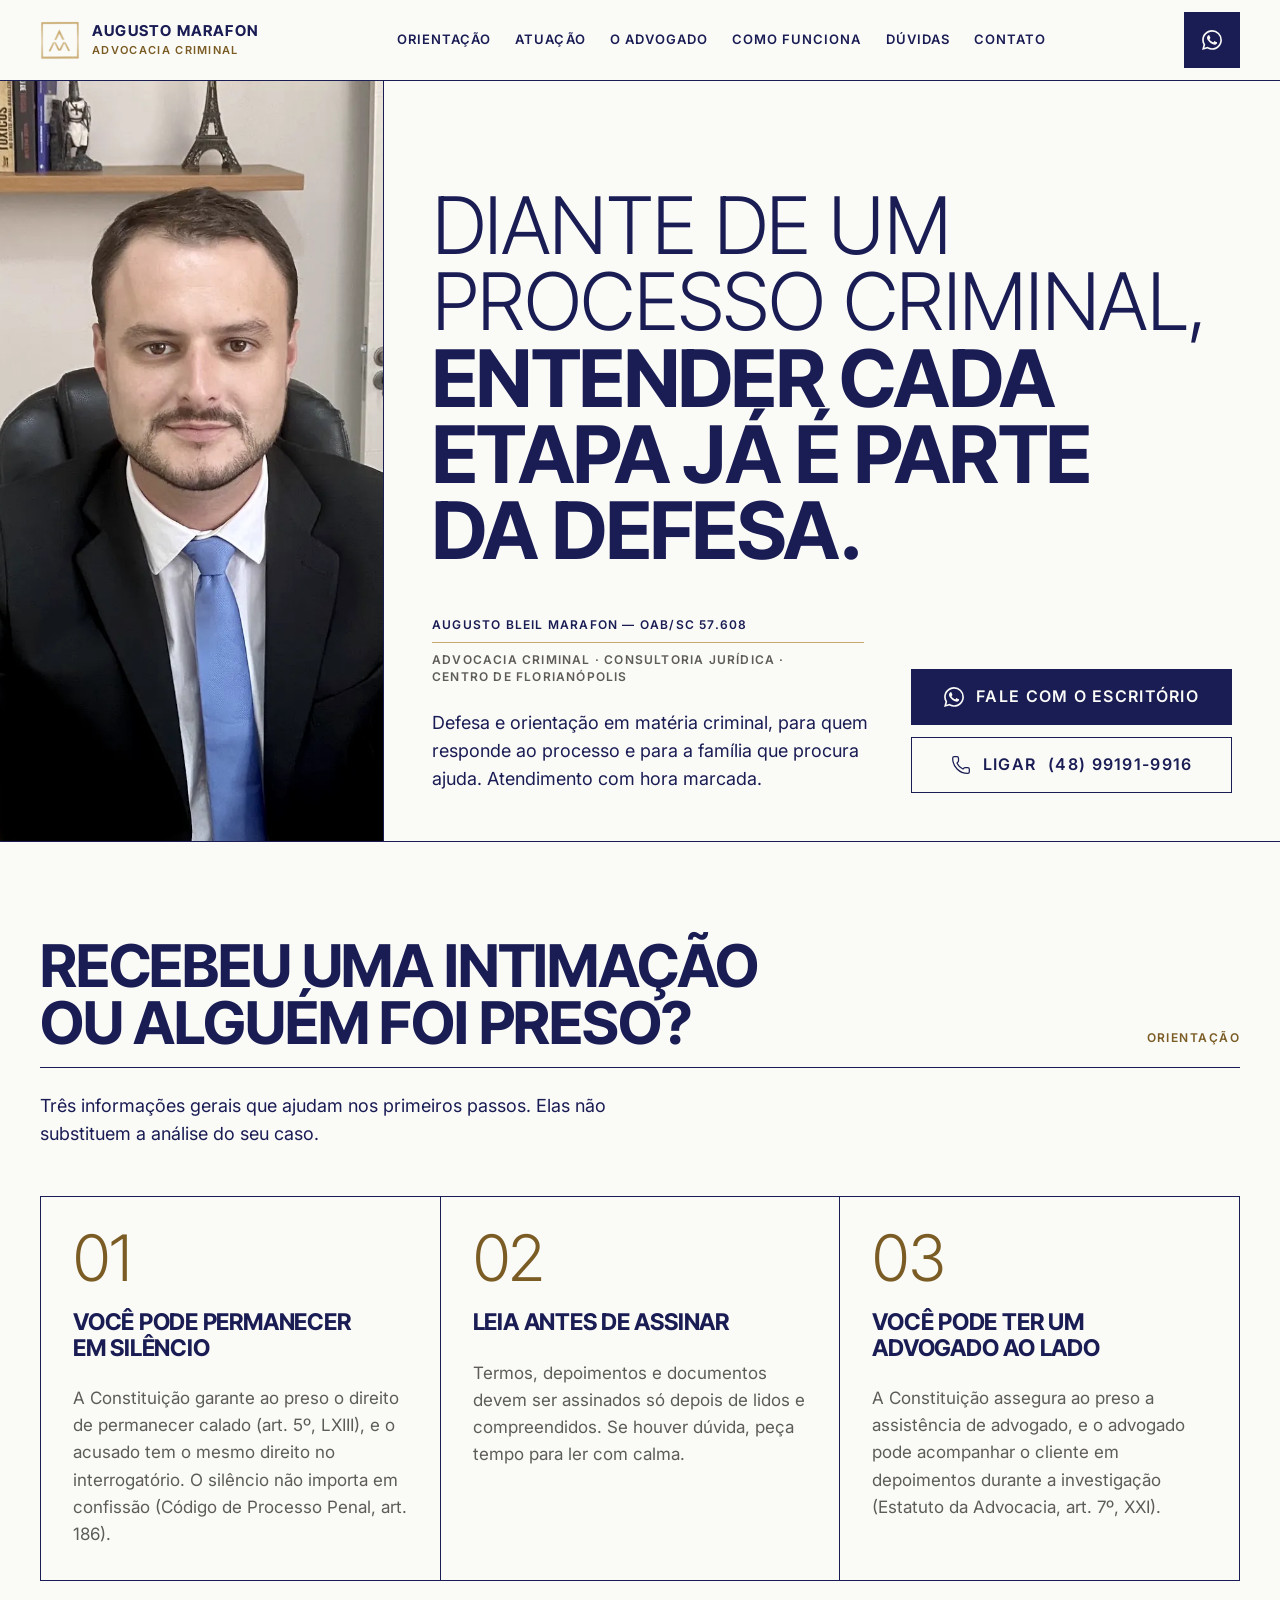
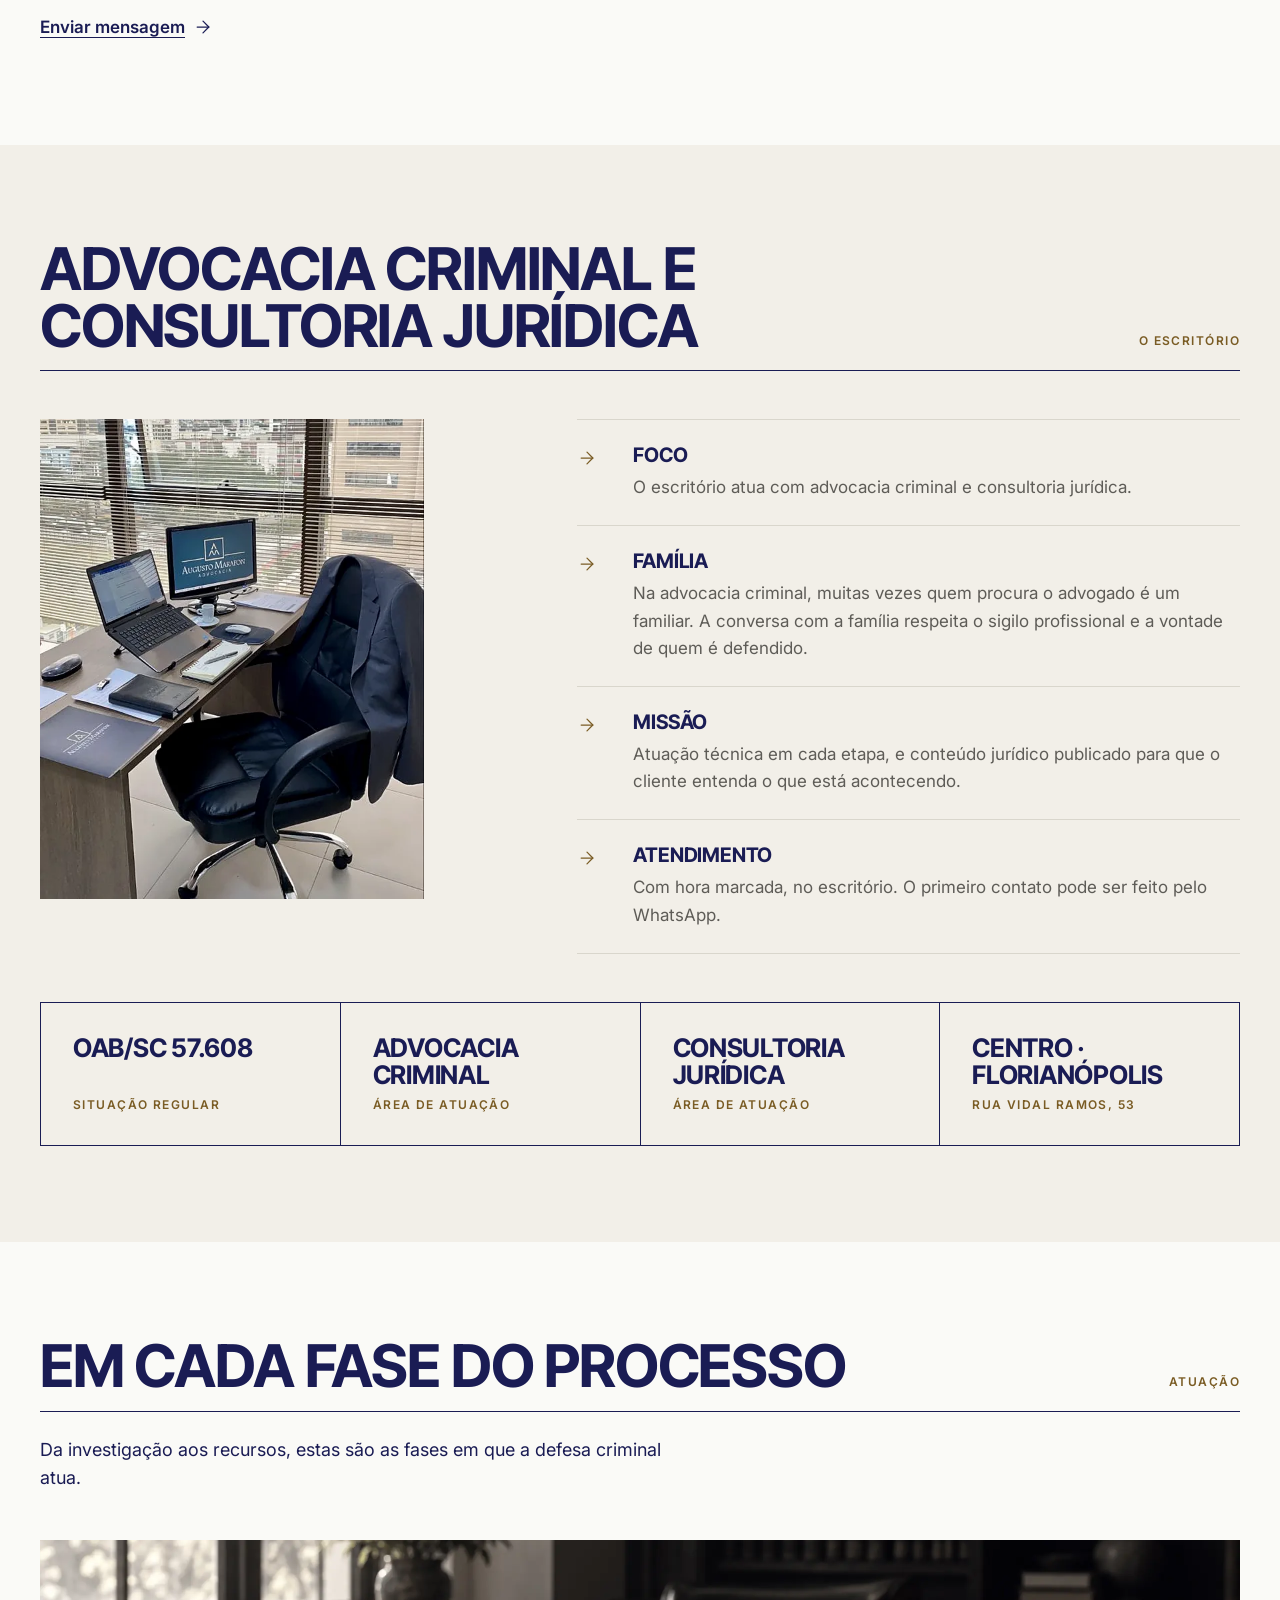
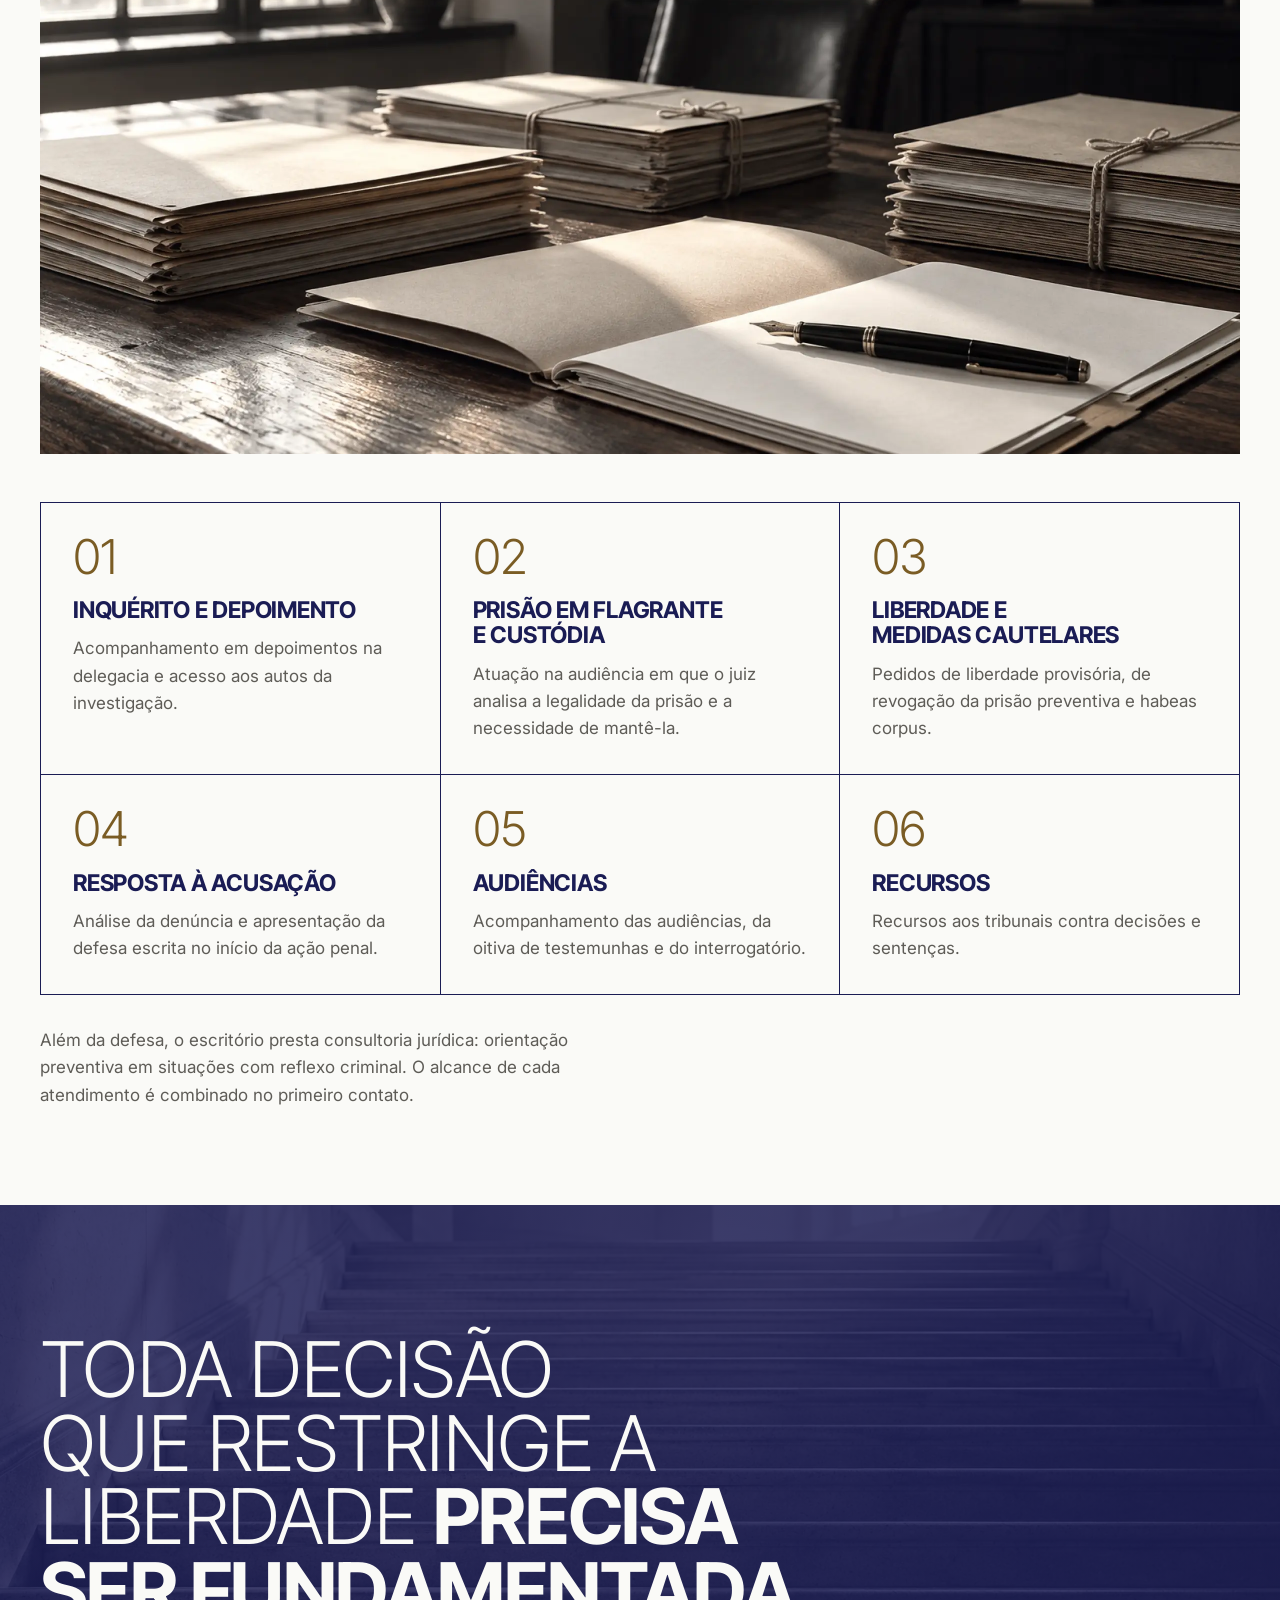
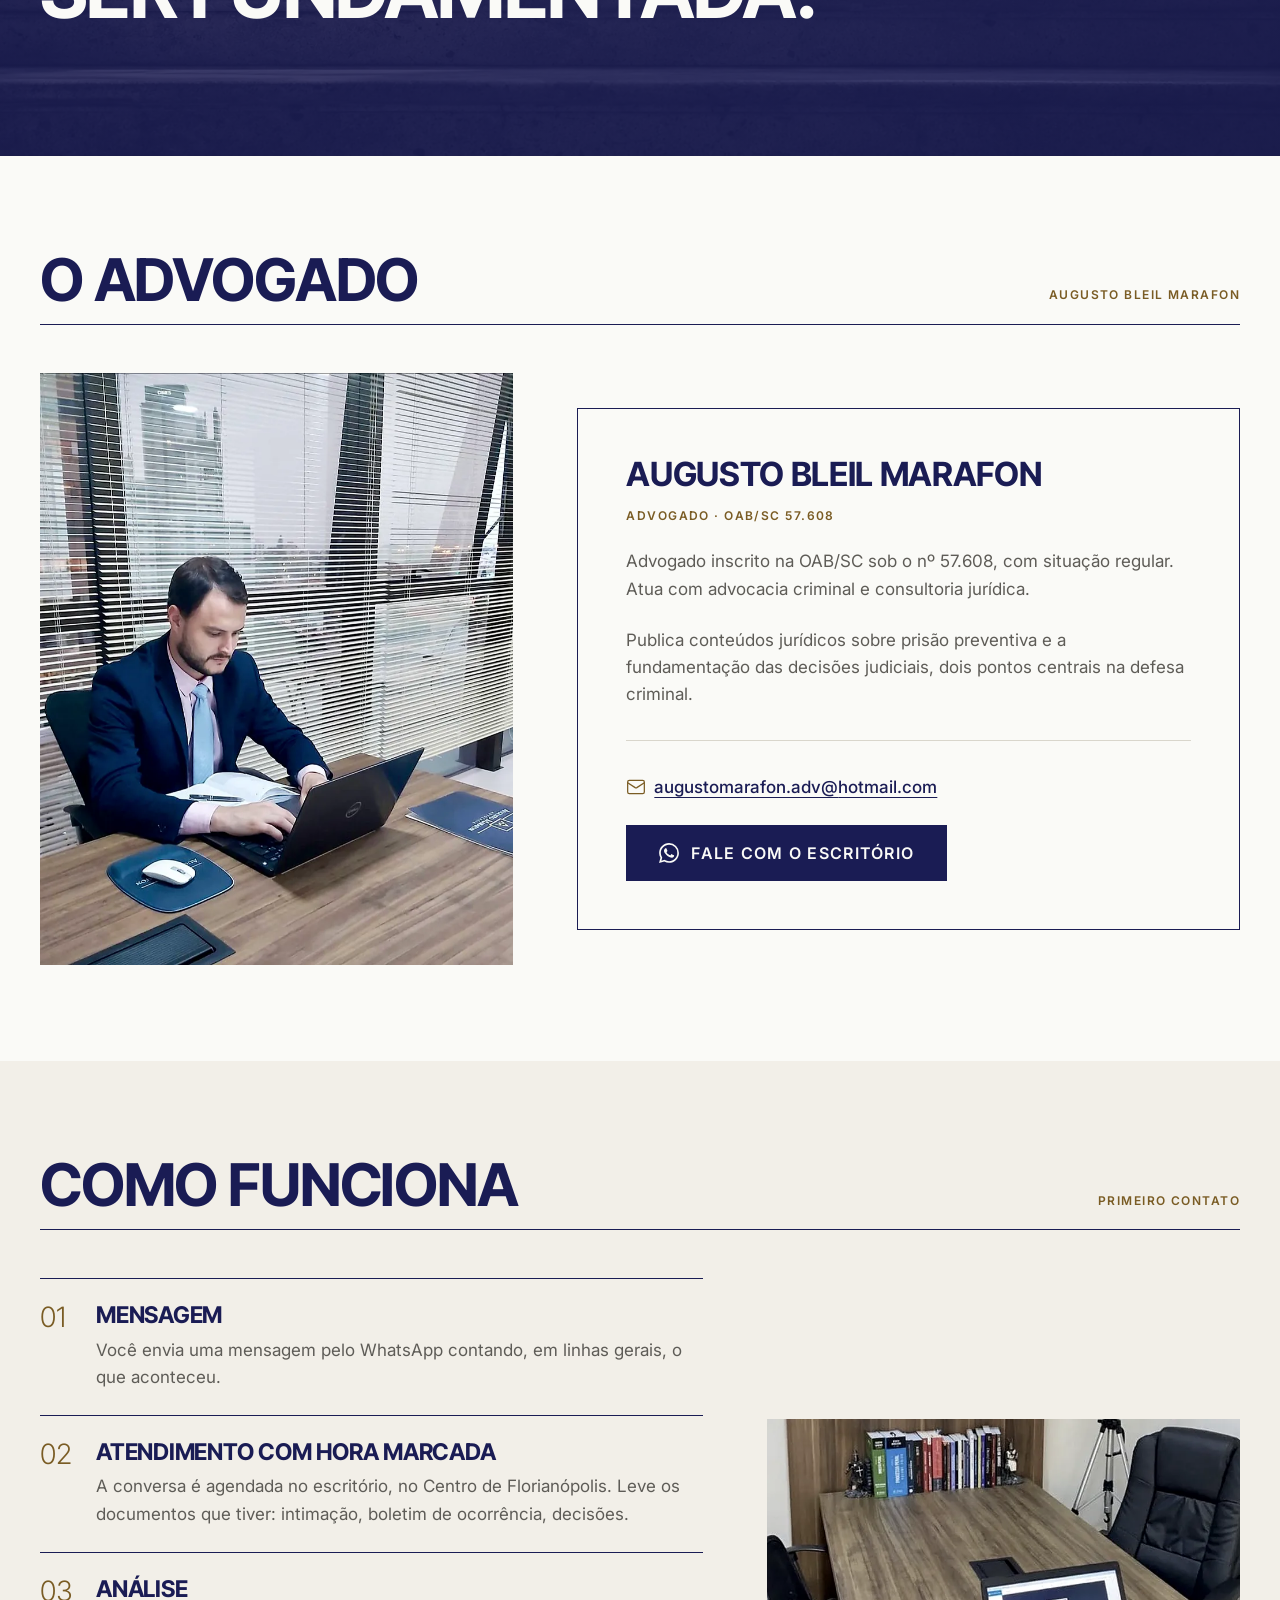
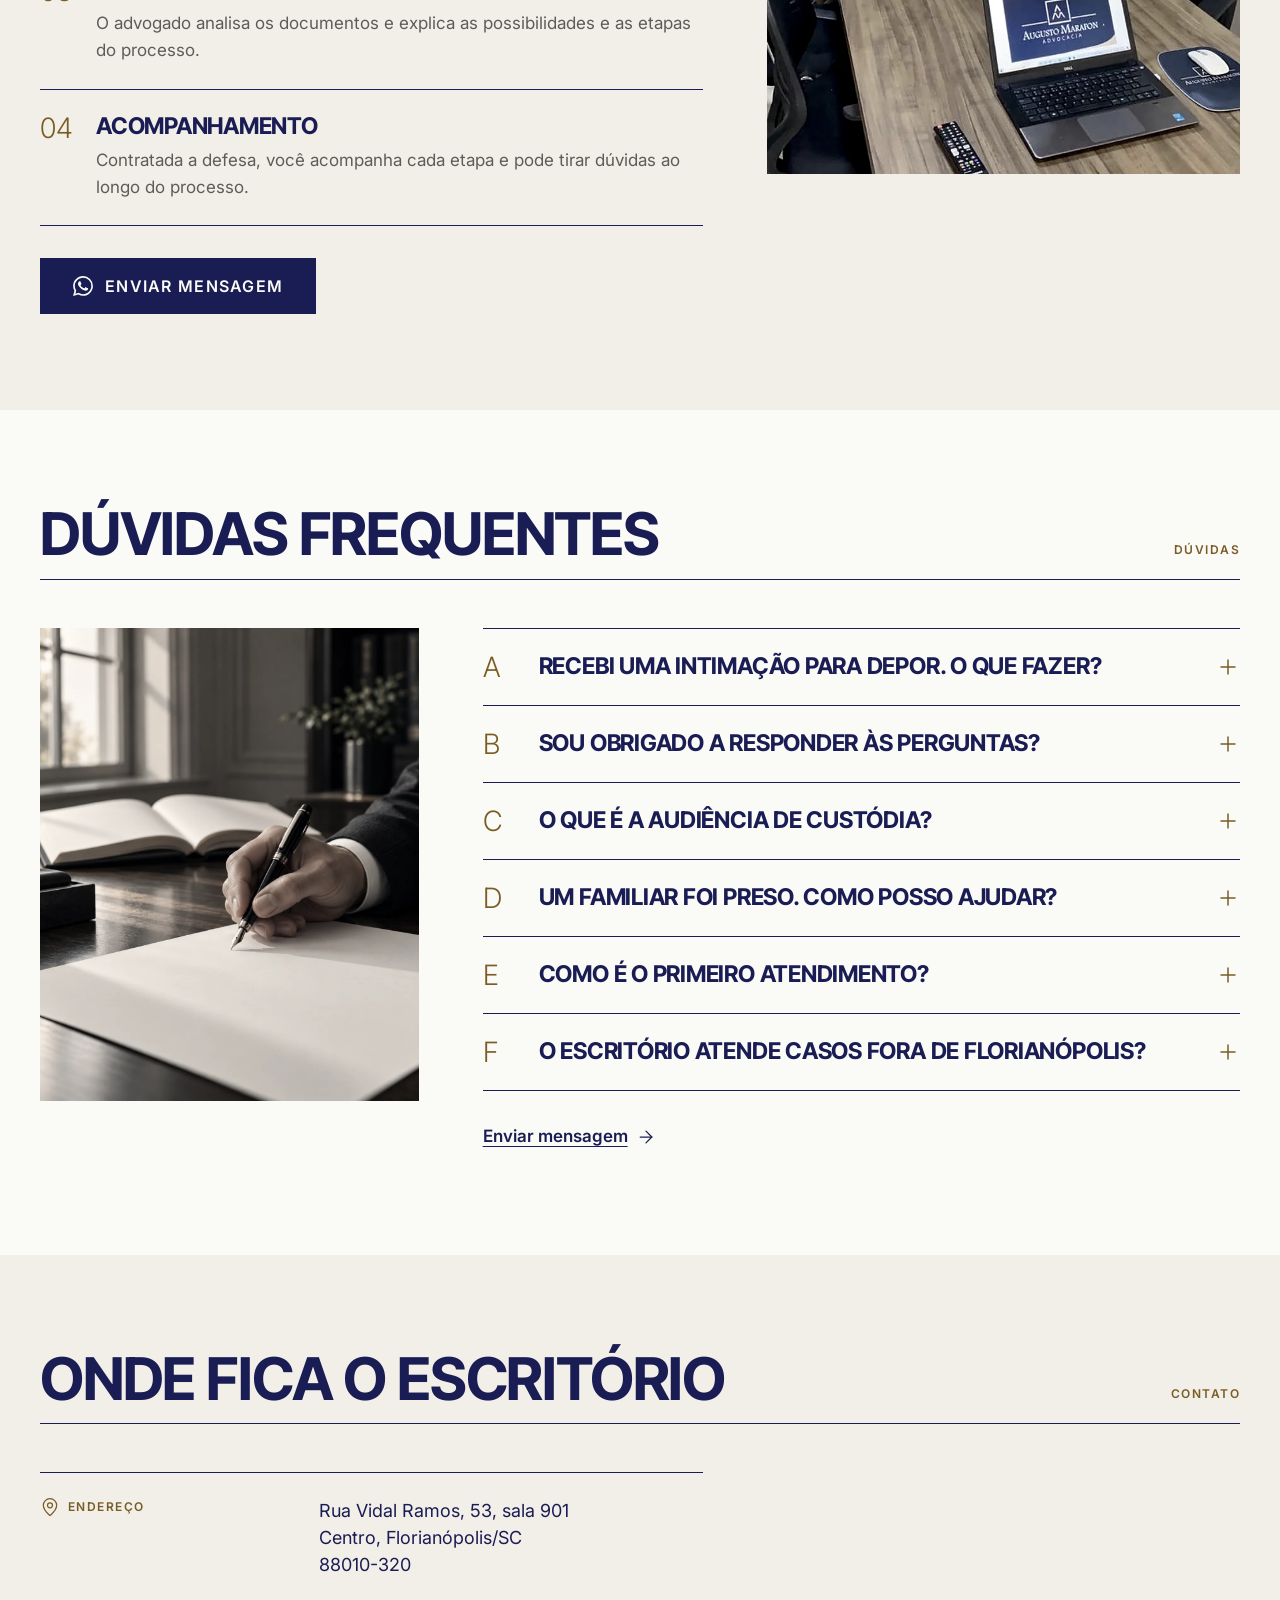
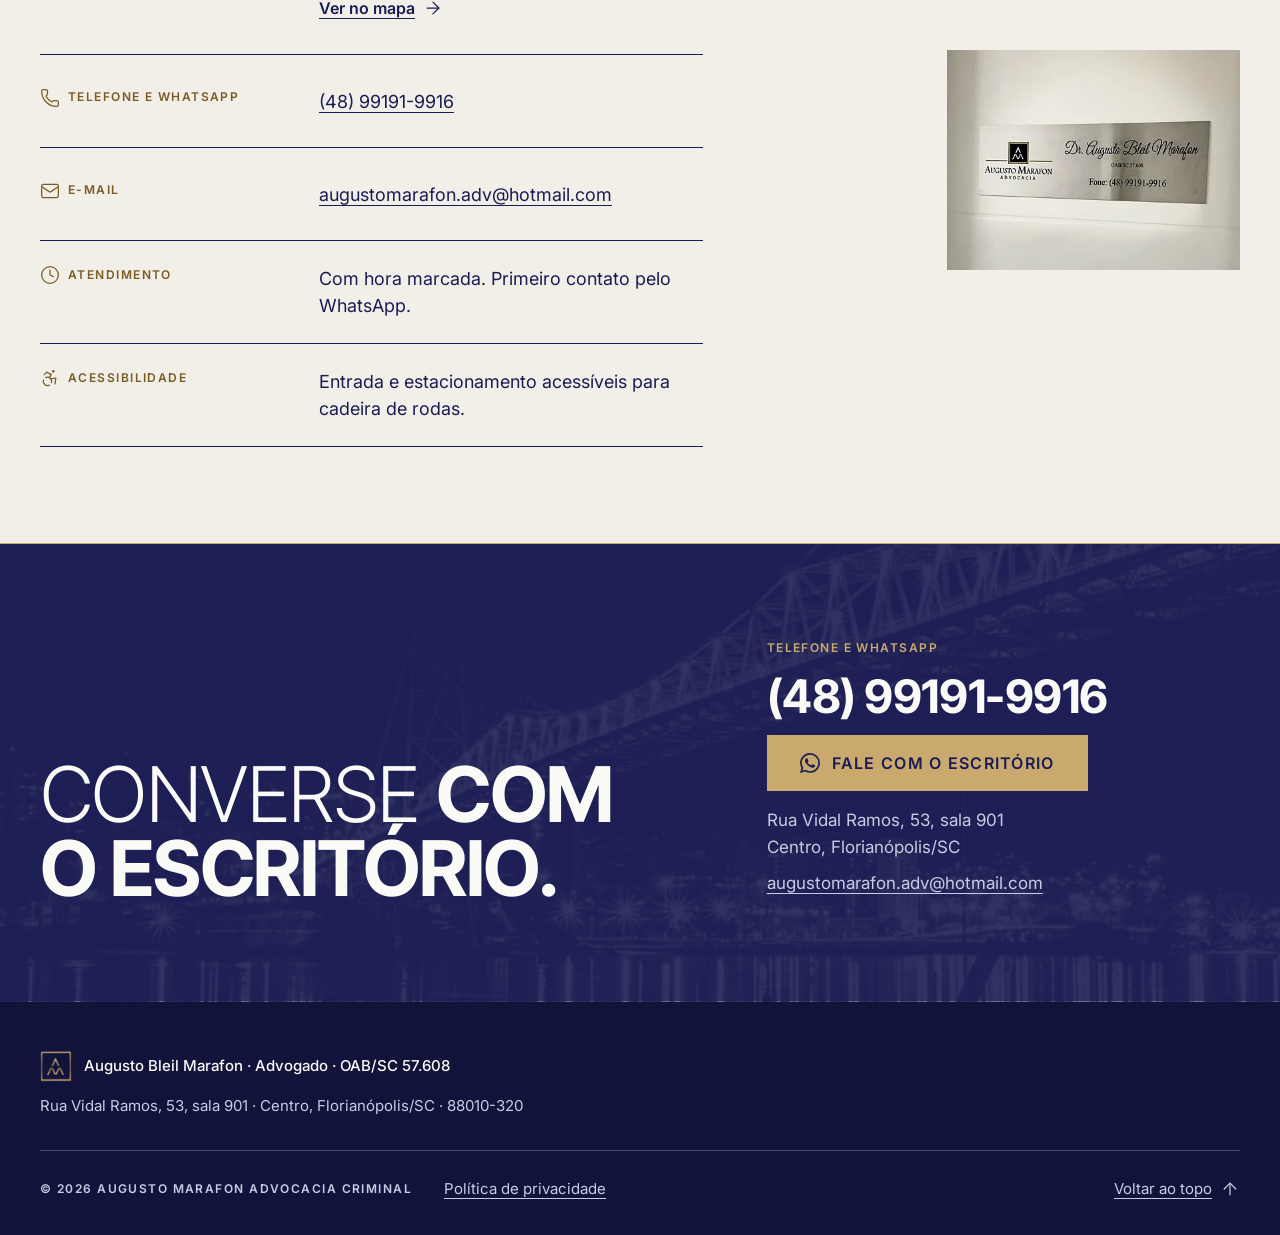
==== commit 4f84c137: "Revisão via Claude Desktop 2026-10-06 13:26" ====
--- a/index.html
+++ b/index.html
@@ -122,13 +122,13 @@
         </picture>
       </div>
       <div class="heroi__texto">
-        <h1 class="heroi__titulo">Diante de um processo criminal, <strong>uma defesa técnica e próxima.</strong></h1>
+        <h1 class="heroi__titulo">Diante de um processo criminal, <strong>entender cada etapa já é parte da defesa.</strong></h1>
         <div class="heroi__rodape">
           <div class="heroi__rotulos">
             <p class="heroi__rotulo heroi__rotulo--forte">Augusto Bleil Marafon — <span class="nowrap">OAB/SC 57.608</span></p>
             <p class="heroi__rotulo">Advocacia criminal · Consultoria jurídica · <span class="nowrap">Centro de Florianópolis</span></p>
           </div>
-          <p class="heroi__lead">Orientação e defesa em matéria criminal, com explicação clara de cada etapa para você e para a sua família. Atendimento com hora marcada no Centro de Florianópolis.</p>
+          <p class="heroi__lead">Defesa e orientação em matéria criminal, para quem responde ao processo e para a família que procura ajuda. Atendimento com hora marcada.</p>
           <div class="heroi__acoes">
             <a class="botao botao--primario" href="https://wa.me/5548991919916?text=Ol%C3%A1%2C%20Dr.%20Augusto.%20Vim%20pelo%20site%20e%20gostaria%20de%20marcar%20um%20atendimento." target="_blank" rel="noopener" aria-label="Fale com o escritório (abre o WhatsApp)"><svg class="icone icone--marca" width="24" height="24" fill="currentColor" aria-hidden="true" focusable="false" role="img" viewBox="0 0 24 24" xmlns="http://www.w3.org/2000/svg"><path d="M17.472 14.382c-.297-.149-1.758-.867-2.03-.967-.273-.099-.471-.148-.67.15-.197.297-.767.966-.94 1.164-.173.199-.347.223-.644.075-.297-.15-1.255-.463-2.39-1.475-.883-.788-1.48-1.761-1.653-2.059-.173-.297-.018-.458.13-.606.134-.133.298-.347.446-.52.149-.174.198-.298.298-.497.099-.198.05-.371-.025-.52-.075-.149-.669-1.612-.916-2.207-.242-.579-.487-.5-.669-.51-.173-.008-.371-.01-.57-.01-.198 0-.52.074-.792.372-.272.297-1.04 1.016-1.04 2.479 0 1.462 1.065 2.875 1.213 3.074.149.198 2.096 3.2 5.077 4.487.709.306 1.262.489 1.694.625.712.227 1.36.195 1.871.118.571-.085 1.758-.719 2.006-1.413.248-.694.248-1.289.173-1.413-.074-.124-.272-.198-.57-.347m-5.421 7.403h-.004a9.87 9.87 0 01-5.031-1.378l-.361-.214-3.741.982.998-3.648-.235-.374a9.86 9.86 0 01-1.51-5.26c.001-5.45 4.436-9.884 9.888-9.884 2.64 0 5.122 1.03 6.988 2.898a9.825 9.825 0 012.893 6.994c-.003 5.45-4.437 9.884-9.885 9.884m8.413-18.297A11.815 11.815 0 0012.05 0C5.495 0 .16 5.335.157 11.892c0 2.096.547 4.142 1.588 5.945L.057 24l6.305-1.654a11.882 11.882 0 005.683 1.448h.005c6.554 0 11.89-5.335 11.893-11.893a11.821 11.821 0 00-3.48-8.413Z"/></svg>Fale com o escritório</a>
             <a class="botao botao--secundario" href="tel:+5548991919916"><svg aria-hidden="true" focusable="false" class="icone icone--phone" xmlns="http://www.w3.org/2000/svg" width="24" height="24" viewBox="0 0 24 24" fill="none" stroke="currentColor" stroke-width="1.5" stroke-linecap="round" stroke-linejoin="round" ><path d="M13.832 16.568a1 1 0 0 0 1.213-.303l.355-.465A2 2 0 0 1 17 15h3a2 2 0 0 1 2 2v3a2 2 0 0 1-2 2A18 18 0 0 1 2 4a2 2 0 0 1 2-2h3a2 2 0 0 1 2 2v3a2 2 0 0 1-.8 1.6l-.468.351a1 1 0 0 0-.292 1.233 14 14 0 0 0 6.392 6.384" /></svg>Ligar <span class="nowrap">(48) 99191-9916</span></a>
@@ -142,10 +142,10 @@
   <section class="secao orientacao" id="orientacao" aria-labelledby="orientacao-titulo">
     <div class="container">
       <header class="secao__cabeca revelar">
-        <h2 id="orientacao-titulo">Recebeu uma intimação?</h2>
+        <h2 id="orientacao-titulo">Recebeu uma intimação ou alguém foi preso?</h2>
         <p class="rotulo">Orientação</p>
       </header>
-      <p class="secao__lead revelar">Algumas informações gerais ajudam a dar os primeiros passos com mais calma. Elas não substituem a análise do seu caso.</p>
+      <p class="secao__lead revelar">Três informações gerais que ajudam nos primeiros passos. Elas não substituem a análise do seu caso.</p>
       <ol role="list" class="colunas-numeradas">
         <li class="revelar">
           <span class="numeral" aria-hidden="true">01</span>
@@ -186,21 +186,7 @@
             <svg aria-hidden="true" focusable="false" class="icone icone--arrow-right" xmlns="http://www.w3.org/2000/svg" width="24" height="24" viewBox="0 0 24 24" fill="none" stroke="currentColor" stroke-width="1.5" stroke-linecap="round" stroke-linejoin="round" ><path d="M5 12h14" /><path d="m12 5 7 7-7 7" /></svg>
             <div>
               <h3>Foco</h3>
-              <p>O escritório atua com advocacia criminal e consultoria jurídica, no Centro de Florianópolis.</p>
-            </div>
-          </li>
-          <li class="revelar">
-            <svg aria-hidden="true" focusable="false" class="icone icone--arrow-right" xmlns="http://www.w3.org/2000/svg" width="24" height="24" viewBox="0 0 24 24" fill="none" stroke="currentColor" stroke-width="1.5" stroke-linecap="round" stroke-linejoin="round" ><path d="M5 12h14" /><path d="m12 5 7 7-7 7" /></svg>
-            <div>
-              <h3>Missão</h3>
-              <p>Buscar o seu direito com atuação técnica e qualificada, e compartilhar conteúdo jurídico que ajude a entender cada etapa.</p>
-            </div>
-          </li>
-          <li class="revelar">
-            <svg aria-hidden="true" focusable="false" class="icone icone--arrow-right" xmlns="http://www.w3.org/2000/svg" width="24" height="24" viewBox="0 0 24 24" fill="none" stroke="currentColor" stroke-width="1.5" stroke-linecap="round" stroke-linejoin="round" ><path d="M5 12h14" /><path d="m12 5 7 7-7 7" /></svg>
-            <div>
-              <h3>Atendimento</h3>
-              <p>Atendimento com hora marcada. O primeiro contato pode ser feito pelo WhatsApp.</p>
+              <p>O escritório atua com advocacia criminal e consultoria jurídica.</p>
             </div>
           </li>
           <li class="revelar">
@@ -210,13 +196,27 @@
               <p>Na advocacia criminal, muitas vezes quem procura o advogado é um familiar. A conversa com a família respeita o sigilo profissional e a vontade de quem é defendido.</p>
             </div>
           </li>
+          <li class="revelar">
+            <svg aria-hidden="true" focusable="false" class="icone icone--arrow-right" xmlns="http://www.w3.org/2000/svg" width="24" height="24" viewBox="0 0 24 24" fill="none" stroke="currentColor" stroke-width="1.5" stroke-linecap="round" stroke-linejoin="round" ><path d="M5 12h14" /><path d="m12 5 7 7-7 7" /></svg>
+            <div>
+              <h3>Missão</h3>
+              <p>Atuação técnica em cada etapa, e conteúdo jurídico publicado para que o cliente entenda o que está acontecendo.</p>
+            </div>
+          </li>
+          <li class="revelar">
+            <svg aria-hidden="true" focusable="false" class="icone icone--arrow-right" xmlns="http://www.w3.org/2000/svg" width="24" height="24" viewBox="0 0 24 24" fill="none" stroke="currentColor" stroke-width="1.5" stroke-linecap="round" stroke-linejoin="round" ><path d="M5 12h14" /><path d="m12 5 7 7-7 7" /></svg>
+            <div>
+              <h3>Atendimento</h3>
+              <p>Com hora marcada, no escritório. O primeiro contato pode ser feito pelo WhatsApp.</p>
+            </div>
+          </li>
         </ul>
       </div>
       <dl class="grade-dados revelar">
         <div><dt>OAB/SC 57.608</dt><dd>Situação regular</dd></div>
         <div><dt>Advocacia criminal</dt><dd>Área de atuação</dd></div>
         <div><dt>Consultoria jurídica</dt><dd>Área de atuação</dd></div>
-        <div><dt>Centro · Florianópolis</dt><dd>Atendimento com hora marcada</dd></div>
+        <div><dt>Centro · Florianópolis</dt><dd>Rua Vidal Ramos, 53</dd></div>
       </dl>
     </div>
   </section>
@@ -228,7 +228,7 @@
         <h2 id="atuacao-titulo">Em cada fase do processo</h2>
         <p class="rotulo">Atuação</p>
       </header>
-      <p class="secao__lead revelar">A advocacia criminal acompanha a pessoa da investigação aos recursos. Estas são as fases em que o advogado criminal costuma atuar.</p>
+      <p class="secao__lead revelar">Da investigação aos recursos, estas são as fases em que a defesa criminal atua.</p>
       <div class="atuacao__midia midia revelar">
         <picture>
           <source srcset="assets/img/atuacao-processos.webp" type="image/webp">
@@ -267,14 +267,14 @@
           <p>Recursos aos tribunais contra decisões e sentenças.</p>
         </li>
       </ol>
-      <p class="atuacao__nota revelar">Além da defesa, o escritório presta consultoria jurídica. O alcance de cada atendimento é combinado no primeiro contato. Texto informativo: cada situação é analisada individualmente.</p>
+      <p class="atuacao__nota revelar">Além da defesa, o escritório presta consultoria jurídica: orientação preventiva em situações com reflexo criminal. O alcance de cada atendimento é combinado no primeiro contato.</p>
     </div>
   </section>
 
   <!-- 5. Frase grande -->
   <section class="frase" aria-label="Princípio da defesa">
     <div class="container">
-      <h2 class="frase__titulo revelar">Ninguém é processado <strong>sem defesa.</strong></h2>
+      <h2 class="frase__titulo revelar">Toda decisão que restringe a liberdade <strong>precisa ser fundamentada.</strong></h2>
     </div>
   </section>
 
@@ -295,8 +295,8 @@
         <article class="perfil revelar">
           <h3 class="perfil__nome">Augusto Bleil Marafon</h3>
           <p class="rotulo perfil__rotulo">Advogado · <span class="nowrap">OAB/SC 57.608</span></p>
-          <p>Inscrito na Ordem dos Advogados do Brasil, Seccional de Santa Catarina, sob o nº 57.608, em situação regular no Cadastro Nacional dos Advogados.</p>
-          <p>Atua com advocacia criminal e consultoria jurídica no Centro de Florianópolis. Publica conteúdos jurídicos sobre temas como prisão preventiva e a fundamentação das decisões judiciais.</p>
+          <p>Advogado inscrito na OAB/SC sob o nº 57.608, com situação regular. Atua com advocacia criminal e consultoria jurídica.</p>
+          <p>Publica conteúdos jurídicos sobre prisão preventiva e a fundamentação das decisões judiciais, dois pontos centrais na defesa criminal.</p>
           <div class="perfil__contato">
             <a class="perfil__email" href="mailto:augustomarafon.adv@hotmail.com"><svg aria-hidden="true" focusable="false" class="icone icone--mail" xmlns="http://www.w3.org/2000/svg" width="24" height="24" viewBox="0 0 24 24" fill="none" stroke="currentColor" stroke-width="1.5" stroke-linecap="round" stroke-linejoin="round" ><path d="m22 7-8.991 5.727a2 2 0 0 1-2.009 0L2 7" /><rect x="2" y="4" width="20" height="16" rx="2" /></svg>augustomarafon.adv@<wbr>hotmail.com</a>
             <a class="botao botao--primario" href="https://wa.me/5548991919916?text=Ol%C3%A1%2C%20Dr.%20Augusto.%20Vim%20pelo%20site%20e%20gostaria%20de%20conversar%20com%20o%20escrit%C3%B3rio." target="_blank" rel="noopener" aria-label="Fale com o escritório (abre o WhatsApp)"><svg class="icone icone--marca" width="24" height="24" fill="currentColor" aria-hidden="true" focusable="false" role="img" viewBox="0 0 24 24" xmlns="http://www.w3.org/2000/svg"><path d="M17.472 14.382c-.297-.149-1.758-.867-2.03-.967-.273-.099-.471-.148-.67.15-.197.297-.767.966-.94 1.164-.173.199-.347.223-.644.075-.297-.15-1.255-.463-2.39-1.475-.883-.788-1.48-1.761-1.653-2.059-.173-.297-.018-.458.13-.606.134-.133.298-.347.446-.52.149-.174.198-.298.298-.497.099-.198.05-.371-.025-.52-.075-.149-.669-1.612-.916-2.207-.242-.579-.487-.5-.669-.51-.173-.008-.371-.01-.57-.01-.198 0-.52.074-.792.372-.272.297-1.04 1.016-1.04 2.479 0 1.462 1.065 2.875 1.213 3.074.149.198 2.096 3.2 5.077 4.487.709.306 1.262.489 1.694.625.712.227 1.36.195 1.871.118.571-.085 1.758-.719 2.006-1.413.248-.694.248-1.289.173-1.413-.074-.124-.272-.198-.57-.347m-5.421 7.403h-.004a9.87 9.87 0 01-5.031-1.378l-.361-.214-3.741.982.998-3.648-.235-.374a9.86 9.86 0 01-1.51-5.26c.001-5.45 4.436-9.884 9.888-9.884 2.64 0 5.122 1.03 6.988 2.898a9.825 9.825 0 012.893 6.994c-.003 5.45-4.437 9.884-9.885 9.884m8.413-18.297A11.815 11.815 0 0012.05 0C5.495 0 .16 5.335.157 11.892c0 2.096.547 4.142 1.588 5.945L.057 24l6.305-1.654a11.882 11.882 0 005.683 1.448h.005c6.554 0 11.89-5.335 11.893-11.893a11.821 11.821 0 00-3.48-8.413Z"/></svg>Fale com o escritório</a>
@@ -388,7 +388,7 @@
           </details>
           <details class="acordeao revelar">
             <summary><span class="acordeao__letra" aria-hidden="true">D</span><span class="acordeao__pergunta">Um familiar foi preso. Como posso ajudar?</span><svg aria-hidden="true" focusable="false" class="icone icone--plus" xmlns="http://www.w3.org/2000/svg" width="24" height="24" viewBox="0 0 24 24" fill="none" stroke="currentColor" stroke-width="1.5" stroke-linecap="round" stroke-linejoin="round" ><path d="M5 12h14" /><path d="M12 5v14" /></svg></summary>
-            <p>Procure saber onde a pessoa está, reúna documentos pessoais dela e procure um advogado de confiança. O familiar pode fazer o primeiro contato com o escritório.</p>
+            <p>Procure saber onde a pessoa está e reúna os documentos pessoais dela. Na prisão em flagrante, a pessoa é apresentada ao juiz em até 24 horas, e o advogado pode acompanhar essa audiência. O familiar pode fazer o primeiro contato com o escritório.</p>
           </details>
           <details class="acordeao revelar">
             <summary><span class="acordeao__letra" aria-hidden="true">E</span><span class="acordeao__pergunta">Como é o primeiro atendimento?</span><svg aria-hidden="true" focusable="false" class="icone icone--plus" xmlns="http://www.w3.org/2000/svg" width="24" height="24" viewBox="0 0 24 24" fill="none" stroke="currentColor" stroke-width="1.5" stroke-linecap="round" stroke-linejoin="round" ><path d="M5 12h14" /><path d="M12 5v14" /></svg></summary>
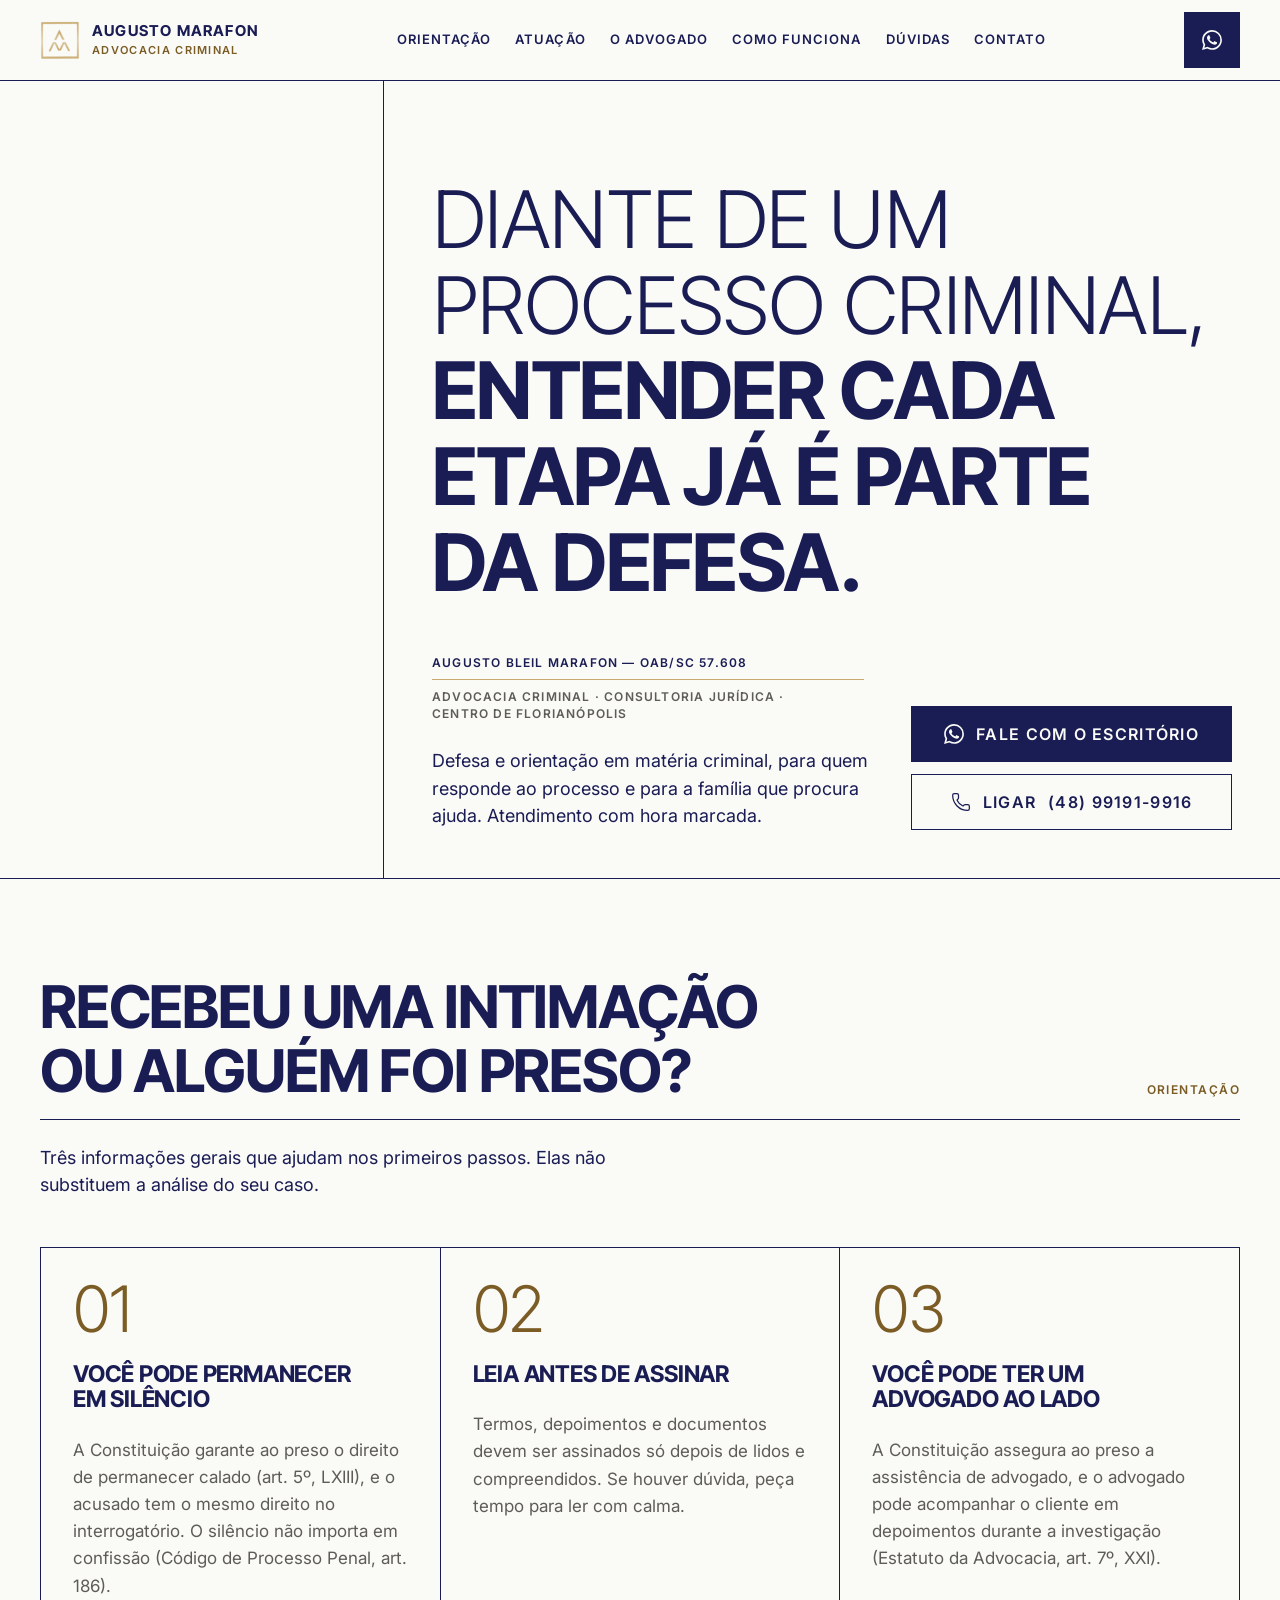
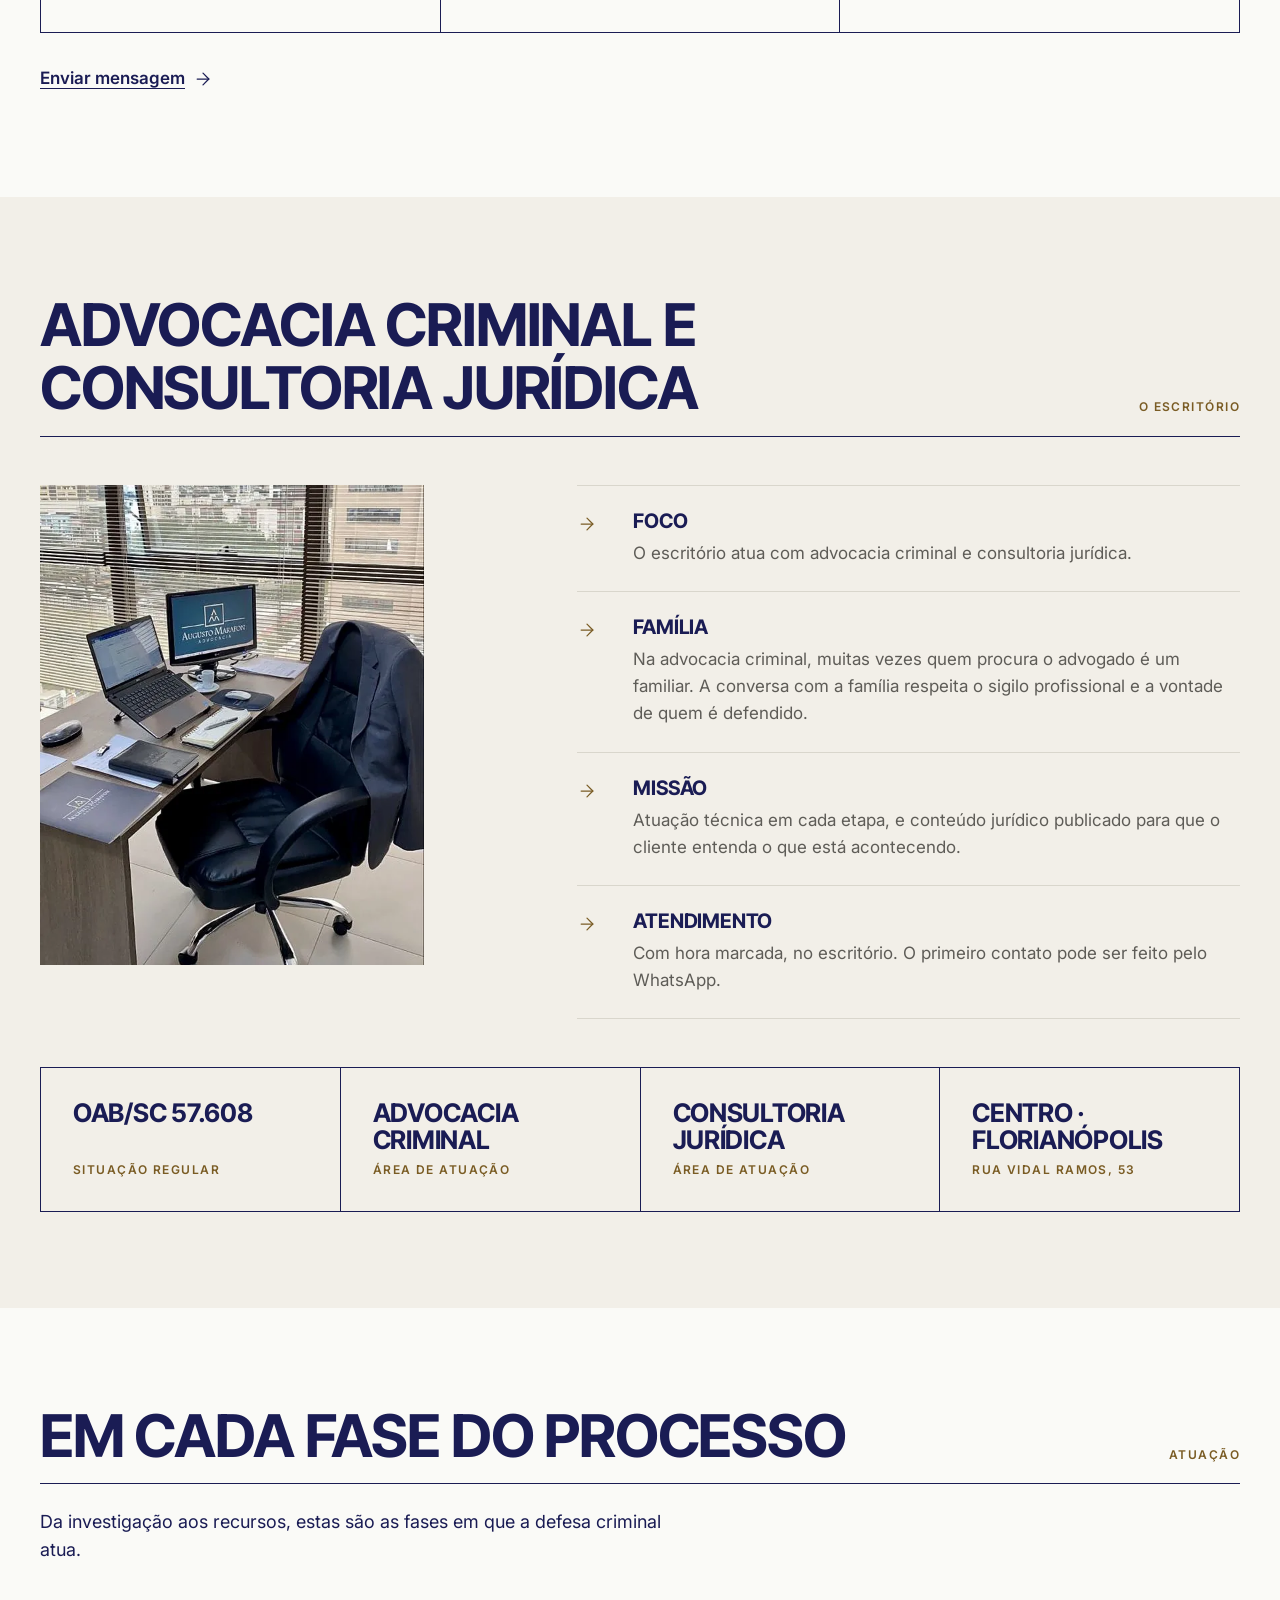
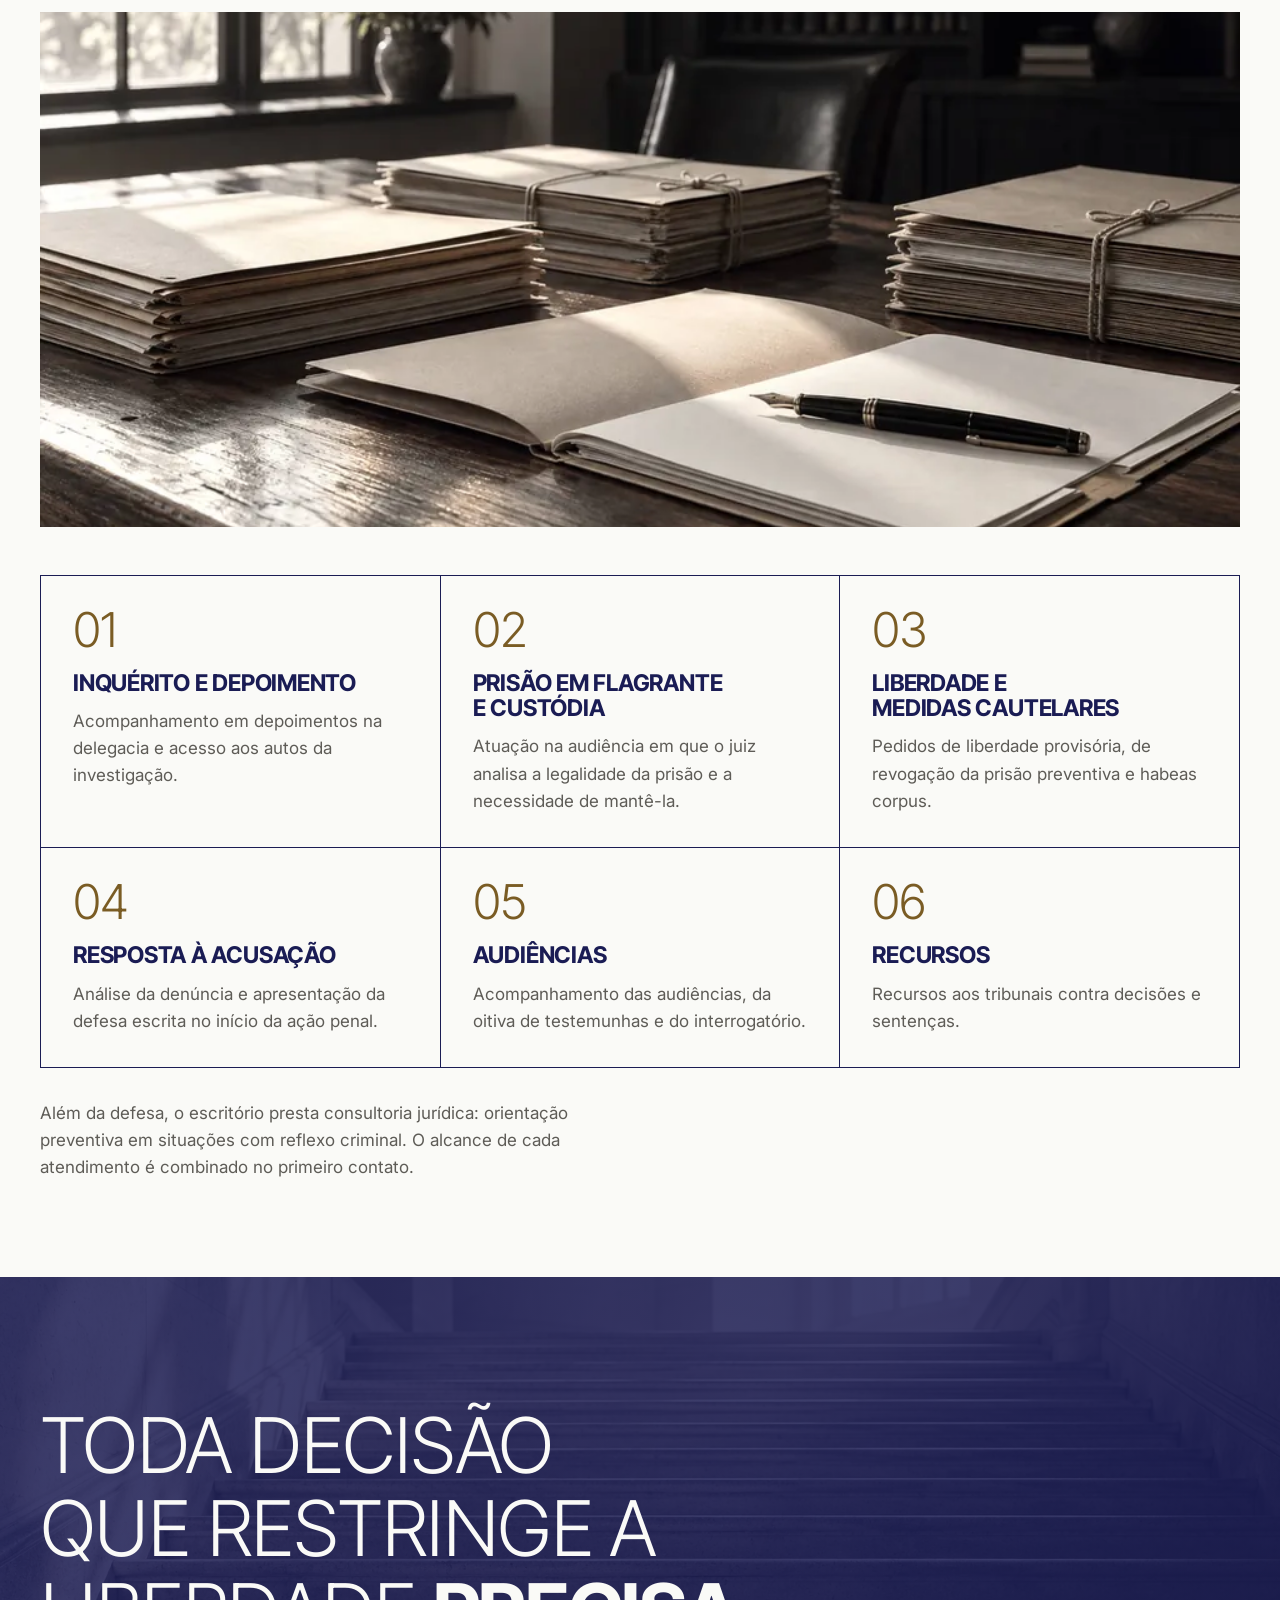
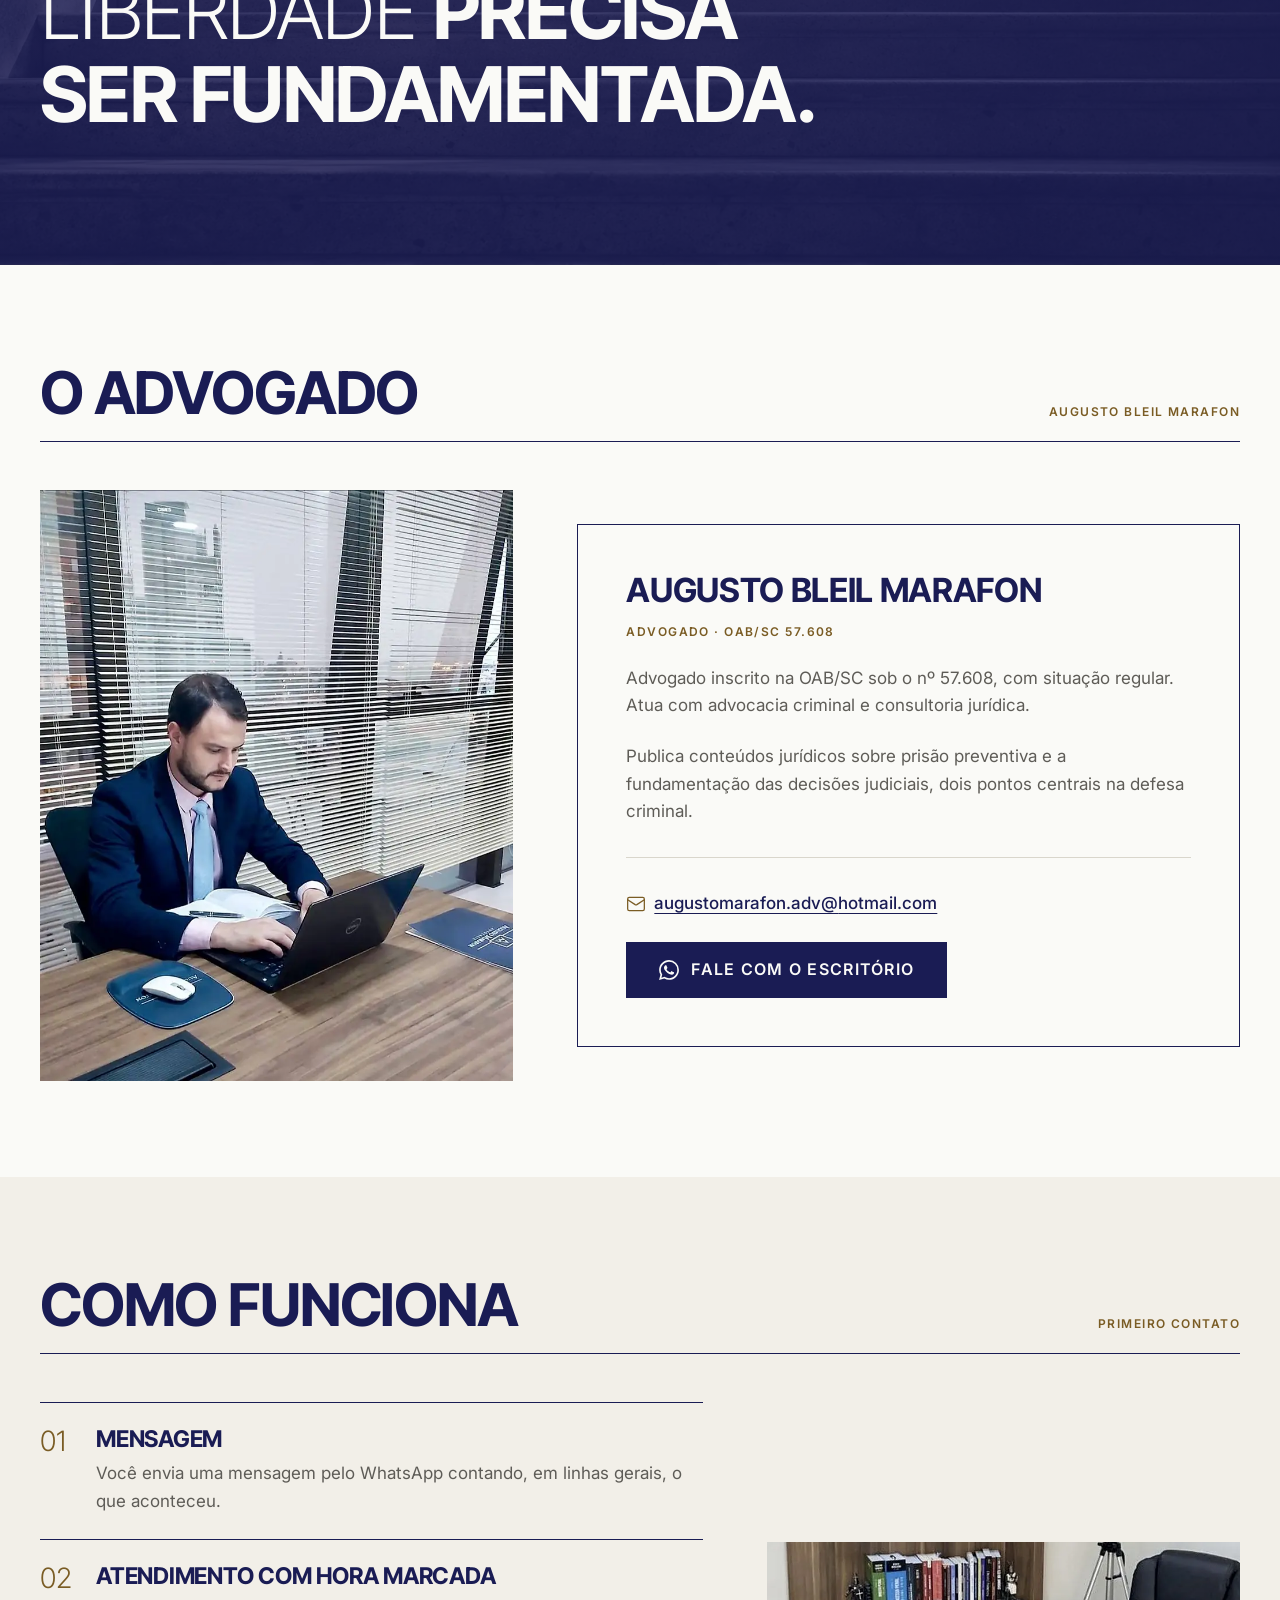
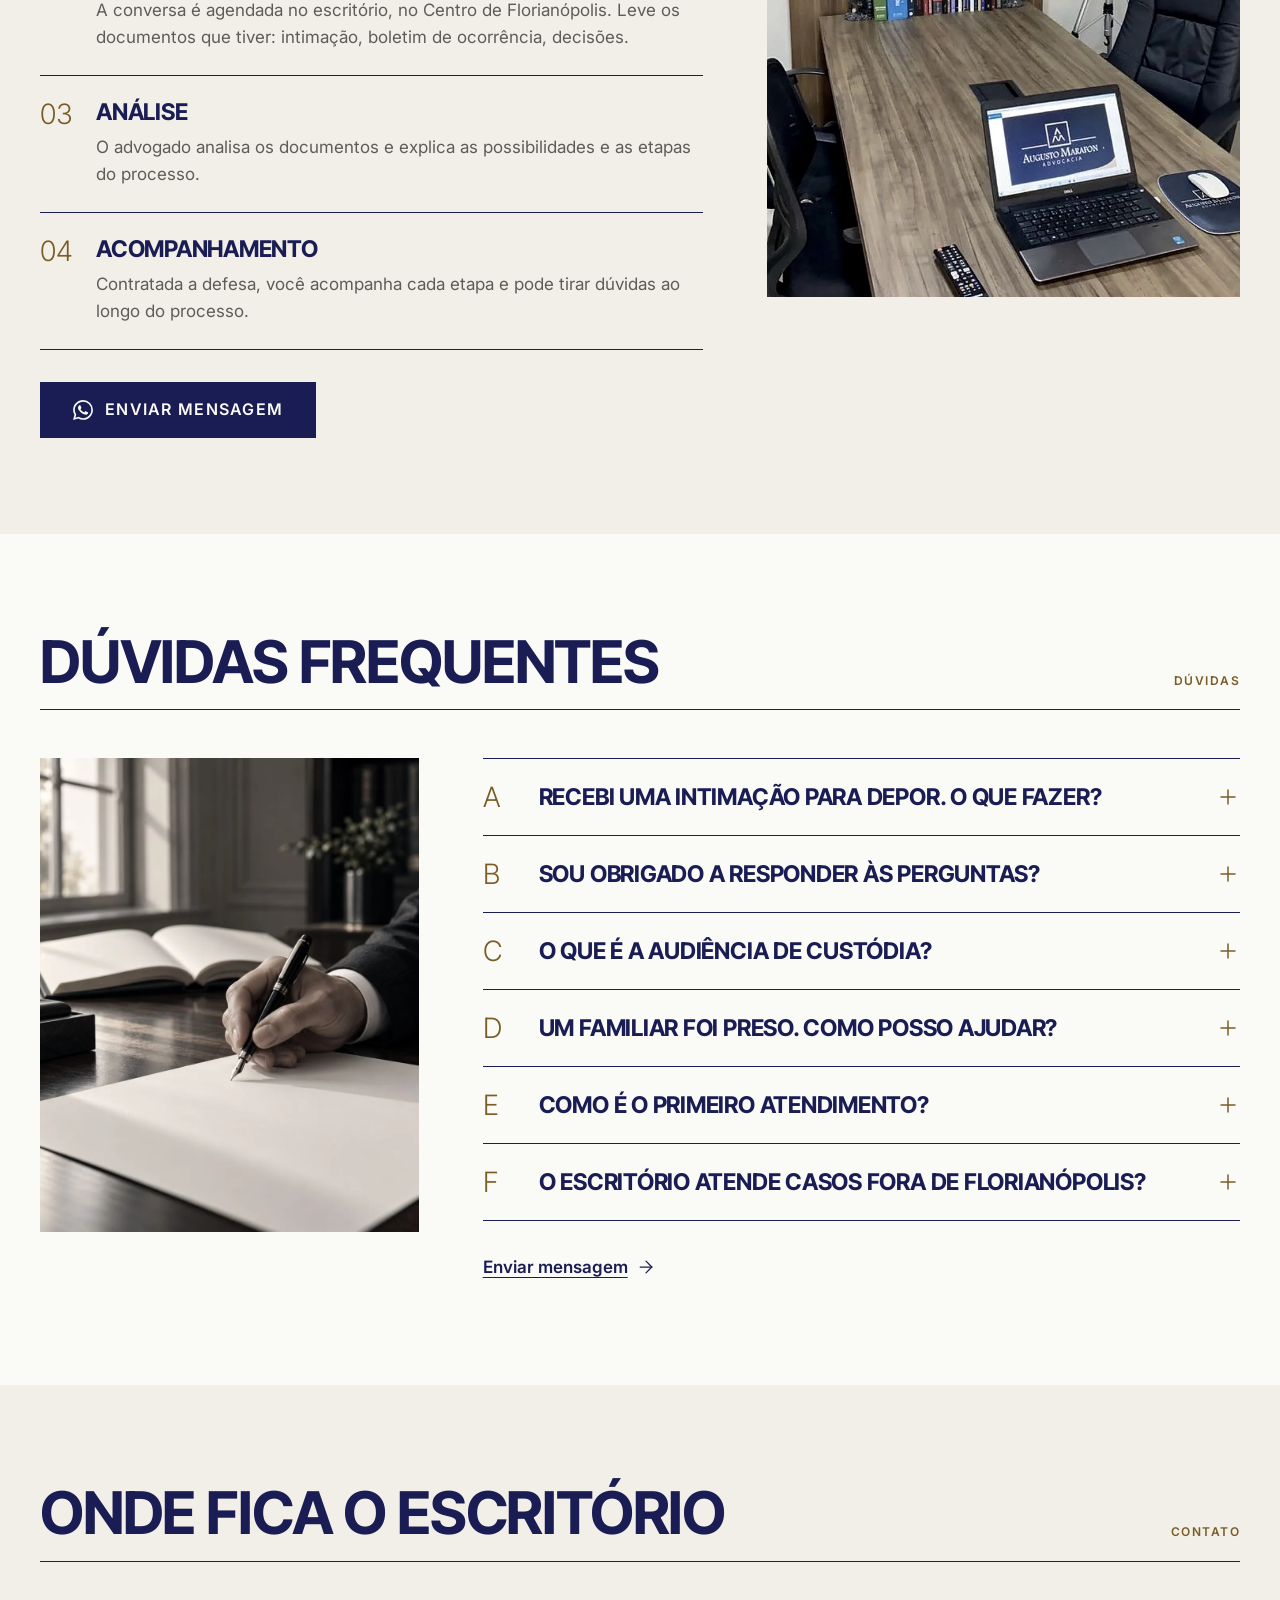
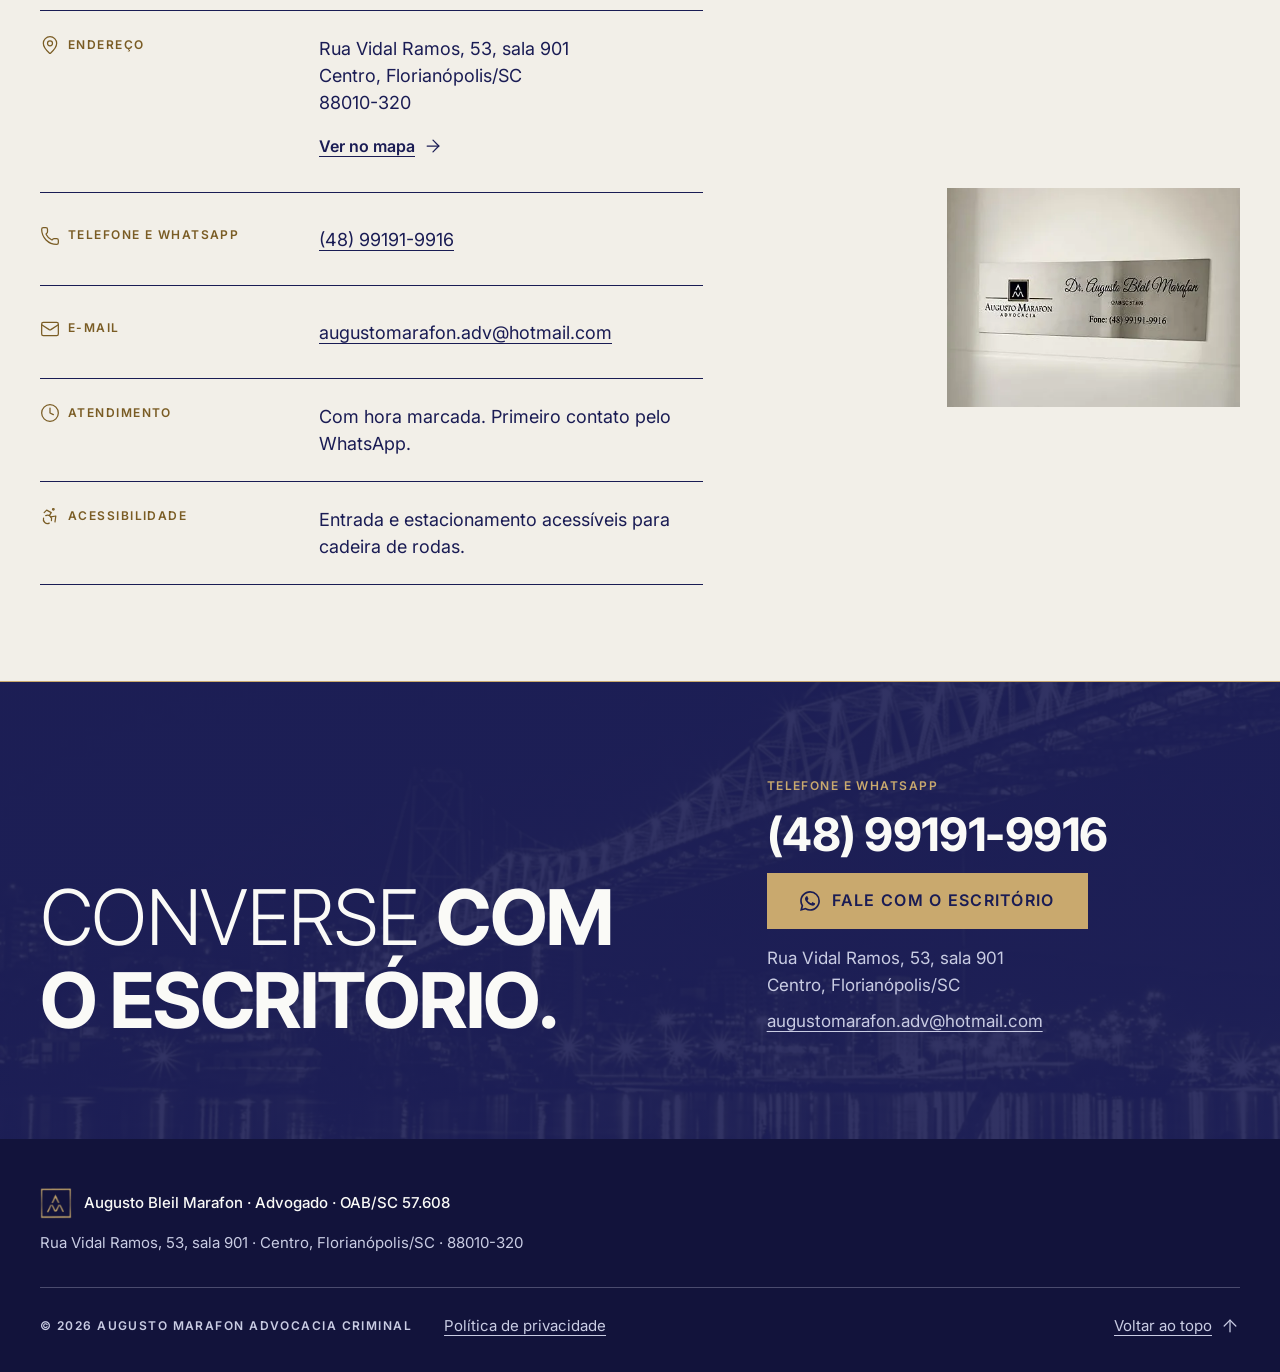
==== commit 9a9b16c6: "Revisão via Claude Desktop 2026-10-27 12:20" ====
--- a/index.html
+++ b/index.html
@@ -19,7 +19,7 @@
 <link rel="preconnect" href="https://fonts.googleapis.com">
 <link rel="preconnect" href="https://fonts.gstatic.com" crossorigin>
 <link href="https://fonts.googleapis.com/css2?family=Inter+Tight:wght@300;700&family=Inter:wght@400;500;600&display=swap" rel="stylesheet">
-<link rel="preload" as="image" href="assets/img/heroi-retrato-celular.webp" media="(max-width: 899px)" type="image/webp">
+<link rel="preload" as="image" media="(max-width: 899px)" imagesrcset="assets/img/heroi-retrato-celular-480.webp 480w, assets/img/heroi-retrato-celular-960.webp 960w" imagesizes="100vw">
 <link rel="stylesheet" href="assets/css/base.css">
 <link rel="stylesheet" href="assets/css/style.css">
 <script type="application/ld+json">
@@ -115,11 +115,10 @@
     <div class="heroi__grade">
       <div class="heroi__midia midia">
         <picture>
-          <source media="(max-width: 899px)" srcset="assets/img/heroi-retrato-celular.webp" type="image/webp" width="1500" height="1200">
-          <source media="(max-width: 899px)" srcset="assets/img/heroi-retrato-celular.jpg" type="image/jpeg" width="1500" height="1200">
-          <source srcset="assets/img/heroi-retrato.webp" type="image/webp" width="1500" height="1875">
-          <img src="assets/img/heroi-retrato.jpg" alt="Augusto Bleil Marafon, advogado, no escritório." width="1500" height="1875" fetchpriority="high">
-        </picture>
+  <source type="image/webp" media="(max-width: 899px)" srcset="assets/img/heroi-retrato-celular-480.webp 480w, assets/img/heroi-retrato-celular-960.webp 960w" sizes="100vw">
+  <source type="image/webp" srcset="assets/img/heroi-retrato-960.webp 960w" sizes="100vw">
+  <img src="assets/img/heroi-retrato-960.jpg" alt="Augusto Bleil Marafon, advogado, no escritório." width="1500" height="1875" decoding="async" fetchpriority="high">
+</picture>
       </div>
       <div class="heroi__texto">
         <h1 class="heroi__titulo">Diante de um processo criminal, <strong>entender cada etapa já é parte da defesa.</strong></h1>
@@ -177,9 +176,10 @@
       <div class="escritorio__grade">
         <div class="escritorio__midia midia revelar">
           <picture>
-            <source srcset="assets/img/escritorio-mesa.webp" type="image/webp">
-            <img src="assets/img/escritorio-mesa.jpg" alt="Mesa do escritório com o logotipo Augusto Marafon Advocacia no monitor." width="576" height="720" loading="lazy">
-          </picture>
+  <source type="image/webp" media="(max-width: 899px)" srcset="assets/img/escritorio-mesa-480.webp 480w, assets/img/escritorio-mesa-960.webp 960w" sizes="100vw">
+  <source type="image/webp" srcset="assets/img/escritorio-mesa-960.webp 960w" sizes="50vw">
+  <img src="assets/img/escritorio-mesa-960.jpg" alt="Mesa do escritório com o logotipo Augusto Marafon Advocacia no monitor." width="576" height="720" decoding="async">
+</picture>
         </div>
         <ul role="list" class="lista-seta">
           <li class="revelar">
@@ -231,9 +231,10 @@
       <p class="secao__lead revelar">Da investigação aos recursos, estas são as fases em que a defesa criminal atua.</p>
       <div class="atuacao__midia midia revelar">
         <picture>
-          <source srcset="assets/img/atuacao-processos.webp" type="image/webp">
-          <img src="assets/img/atuacao-processos.jpg" alt="" width="2400" height="1600" loading="lazy">
-        </picture>
+  <source type="image/webp" media="(max-width: 899px)" srcset="assets/img/atuacao-processos-480.webp 480w, assets/img/atuacao-processos-960.webp 960w" sizes="100vw">
+  <source type="image/webp" srcset="assets/img/atuacao-processos-960.webp 960w, assets/img/atuacao-processos-1600.webp 1600w" sizes="50vw">
+  <img src="assets/img/atuacao-processos-960.jpg" alt="" width="2400" height="1600" decoding="async">
+</picture>
       </div>
       <ol role="list" class="grade-fases">
         <li class="revelar">
@@ -288,9 +289,10 @@
       <div class="advogado__grade">
         <div class="advogado__midia midia revelar">
           <picture>
-            <source srcset="assets/img/advogado-notebook.webp" type="image/webp">
-            <img src="assets/img/advogado-notebook.jpg" alt="Augusto Bleil Marafon trabalhando ao notebook no escritório." width="820" height="1025" loading="lazy">
-          </picture>
+  <source type="image/webp" media="(max-width: 899px)" srcset="assets/img/advogado-notebook-480.webp 480w, assets/img/advogado-notebook-960.webp 960w" sizes="100vw">
+  <source type="image/webp" srcset="assets/img/advogado-notebook-960.webp 960w" sizes="50vw">
+  <img src="assets/img/advogado-notebook-960.jpg" alt="Augusto Bleil Marafon trabalhando ao notebook no escritório." width="820" height="1025" decoding="async" loading="lazy">
+</picture>
         </div>
         <article class="perfil revelar">
           <h3 class="perfil__nome">Augusto Bleil Marafon</h3>
@@ -351,9 +353,10 @@
         </div>
         <div class="funciona__midia midia revelar">
           <picture>
-            <source srcset="assets/img/funciona-sala.webp" type="image/webp">
-            <img src="assets/img/funciona-sala.jpg" alt="Sala de atendimento do escritório, com mesa, notebook com o logotipo e estante de livros." width="822" height="616" loading="lazy">
-          </picture>
+  <source type="image/webp" media="(max-width: 899px)" srcset="assets/img/funciona-sala-480.webp 480w, assets/img/funciona-sala-960.webp 960w" sizes="100vw">
+  <source type="image/webp" srcset="assets/img/funciona-sala-960.webp 960w" sizes="50vw">
+  <img src="assets/img/funciona-sala-960.jpg" alt="Sala de atendimento do escritório, com mesa, notebook com o logotipo e estante de livros." width="822" height="616" decoding="async" loading="lazy">
+</picture>
         </div>
       </div>
     </div>
@@ -369,9 +372,10 @@
       <div class="duvidas__grade">
         <div class="duvidas__midia midia revelar">
           <picture>
-            <source srcset="assets/img/duvidas-documento.webp" type="image/webp">
-            <img src="assets/img/duvidas-documento.jpg" alt="" width="1200" height="1500" loading="lazy">
-          </picture>
+  <source type="image/webp" media="(max-width: 899px)" srcset="assets/img/duvidas-documento-480.webp 480w, assets/img/duvidas-documento-960.webp 960w" sizes="100vw">
+  <source type="image/webp" srcset="assets/img/duvidas-documento-960.webp 960w" sizes="50vw">
+  <img src="assets/img/duvidas-documento-960.jpg" alt="" width="1200" height="1500" decoding="async" loading="lazy">
+</picture>
         </div>
         <div class="duvidas__lista">
           <details class="acordeao revelar">
@@ -439,9 +443,10 @@
         </dl>
         <div class="contato__midia midia revelar">
           <picture>
-            <source srcset="assets/img/contato-placa.webp" type="image/webp">
-            <img src="assets/img/contato-placa.jpg" alt="Placa do escritório Augusto Marafon Advocacia na porta da sala." width="440" height="330" loading="lazy">
-          </picture>
+  <source type="image/webp" media="(max-width: 899px)" srcset="assets/img/contato-placa-480.webp 480w, assets/img/contato-placa-960.webp 960w" sizes="100vw">
+  <source type="image/webp" srcset="assets/img/contato-placa-960.webp 960w" sizes="50vw">
+  <img src="assets/img/contato-placa-960.jpg" alt="Placa do escritório Augusto Marafon Advocacia na porta da sala." width="440" height="330" decoding="async" loading="lazy">
+</picture>
         </div>
       </div>
     </div>
--- a/assets/css/style.css
+++ b/assets/css/style.css
@@ -43,7 +43,7 @@
   font-family: var(--font-titulo);
   font-weight: 700;
   text-transform: uppercase;
-  line-height: 0.96;
+  line-height: 1.08; /* 0.96 fazia os acentos (É, Á) encostarem na linha de cima */
   letter-spacing: -0.02em;
   text-wrap: balance;
 }
@@ -232,7 +232,7 @@
   padding: var(--space-5) var(--gutter) var(--space-8);
 }
 .heroi__titulo {
-  font-size: 2.25rem; font-weight: 300; line-height: 0.96;
+  font-size: 2.25rem; font-weight: 300; line-height: 1.08;
 }
 .heroi__titulo strong { font-weight: 700; }
 .heroi__rodape { display: flex; flex-direction: column; gap: var(--space-5); }
@@ -245,13 +245,20 @@
 .heroi__lead { font-size: 1.125rem; line-height: 1.55; order: 3; }
 .heroi__acoes { display: flex; flex-direction: column; gap: var(--space-3); order: 2; }
 .heroi__acoes .botao { width: 100%; }
+@media (max-width: 899px) {
+  /* Exceção deste site (pedido do Armin, 06/10/2026): no celular a headline fica acima da foto. */
+  .heroi__texto { display: contents; }
+  .heroi__titulo { order: 1; padding: var(--space-6) var(--gutter) var(--space-5); }
+  .heroi__midia { order: 2; }
+  .heroi__rodape { order: 3; padding: var(--space-5) var(--gutter) var(--space-8); }
+}
 @media (max-width: 359px) {
   .heroi__midia { height: 24svh; min-height: 140px; }
   .heroi__titulo { font-size: 2rem; }
 }
 @media (min-width: 600px) and (max-width: 899px) {
   .heroi__midia { height: 40svh; }
-  .heroi__texto { width: min(100% - 2 * var(--gutter), var(--midia-tablet)); margin-inline: auto; padding-inline: 0; }
+  .heroi__titulo, .heroi__rodape { width: min(100% - 2 * var(--gutter), var(--midia-tablet)); margin-inline: auto; padding-inline: 0; }
   .heroi__titulo { font-size: 3rem; }
 }
 @media (min-width: 900px) {
